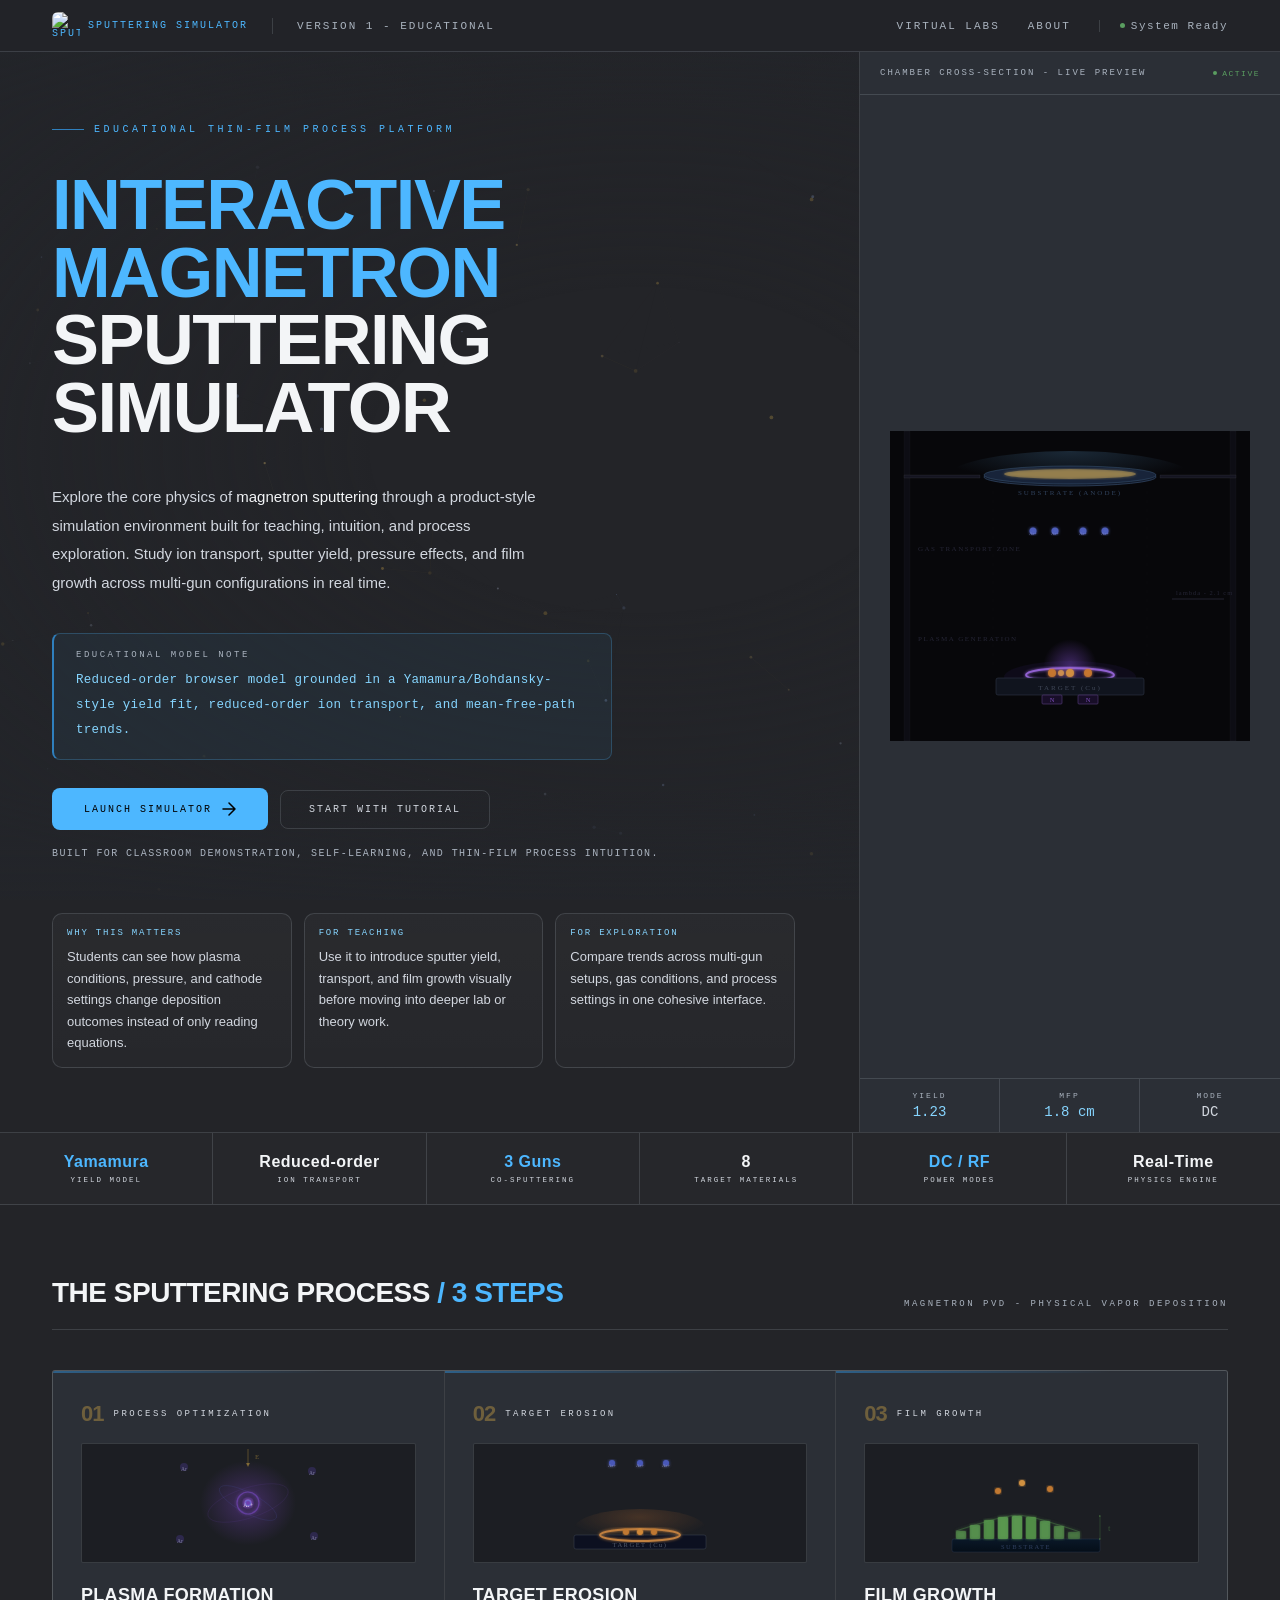
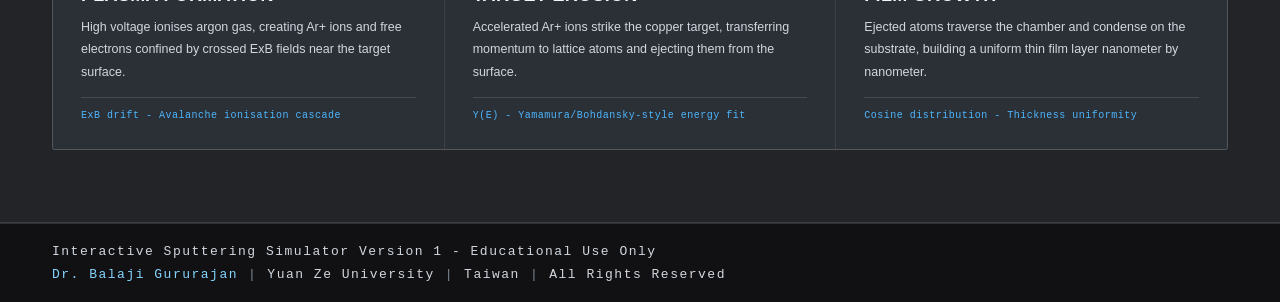
==== index.html @ a0011d99 "Add files via upload" ====
<!DOCTYPE html>
<html lang="en">

<head>
    <meta charset="UTF-8">
    <meta name="viewport" content="width=device-width, initial-scale=1.0">
    <title>Sputtering Simulator - Dr. Balaji Gururajan | YZU Taiwan</title>
    

    <style>
        html {
            color-scheme: dark;
        }

        *,
        *::before,
        *::after {
            margin: 0;
            padding: 0;
            box-sizing: border-box;
        }

        html,
        body {
            height: 100%;
        }

        :root {
            --black: #232428;
            --deep: #2b2f36;
            --panel: rgba(46, 49, 56, 0.92);
            --border: rgba(184, 192, 204, 0.18);
            --bhi: rgba(255, 255, 255, 0.20);

            --gold: #4db7ff;
            --gold-lt: #86d5ff;
            --gold-dk: #2f7fbd;
            --amber: #7fb4da;

            --white: #f3f5f7;
            --grey1: #d2d7df;
            --grey2: #aab3bf;
            --grey3: #7f8895;
            --page-pad: 52px;
            --body-size: 15px;
            --label-size: 10px;
            --card-radius: 10px;

            --sans: 'Segoe UI', 'Helvetica Neue', Arial, sans-serif;
            --cond: 'Arial Narrow', 'Bahnschrift SemiCondensed', 'Segoe UI', sans-serif;
            --mono: 'Cascadia Mono', 'Consolas', 'Courier New', monospace;
        }

        body {
            background: var(--black);
            color: var(--white);
            font-family: var(--sans);
            font-size: var(--body-size);
            overflow-x: hidden;
            overflow-y: auto;
        }

        /* -- CANVAS BACKGROUND -- */
        #cvs {
            position: fixed;
            inset: 0;
            z-index: 0;
            pointer-events: none;
        }

        /* -- VIGNETTE -- */
        #vignette {
            position: fixed;
            inset: 0;
            z-index: 1;
            pointer-events: none;
            background:
                radial-gradient(ellipse 70% 60% at 50% 50%,
                    transparent 30%, rgba(35, 37, 42, 0.76) 100%),
                linear-gradient(180deg,
                    rgba(35, 37, 42, 0.46) 0%,
                    transparent 12%,
                    transparent 88%,
                    rgba(35, 37, 42, 0.72) 100%);
        }

        /* -- PAGE -- */
        #page {
            position: relative;
            z-index: 2;
            display: flex;
            flex-direction: column;
            min-height: 100vh;
        }

        /* ----------------------------
   NAV BAR
---------------------------- */
        #nav {
            display: flex;
            align-items: center;
            justify-content: space-between;
            padding: 0 var(--page-pad);
            height: 52px;
            border-bottom: 1px solid var(--border);
            background: rgba(35, 36, 40, 0.90);
            backdrop-filter: blur(16px);
            flex-shrink: 0;
            position: sticky;
            top: 0;
            z-index: 100;
        }

        .nav-left {
            display: flex;
            align-items: center;
            gap: 24px;
        }

        .nav-logo {
            font-family: var(--mono);
            font-size: var(--label-size);
            font-weight: 500;
            letter-spacing: 2px;
            text-transform: uppercase;
            color: var(--gold);
            display: flex;
            align-items: center;
            gap: 8px;
        }

        .nav-logo-sep {
            width: 1px;
            height: 16px;
            background: var(--border);
        }

        .nav-tag {
            font-family: var(--mono);
            font-size: 11px;
            letter-spacing: 2px;
            text-transform: uppercase;
            color: var(--grey2);
        }

        .nav-right {
            display: flex;
            align-items: center;
            gap: 28px;
        }

        .nav-link {
            font-family: var(--mono);
            font-size: 11px;
            letter-spacing: 2px;
            text-transform: uppercase;
            color: var(--grey2);
            text-decoration: none;
            transition: color 0.2s;
            cursor: pointer;
        }

        .nav-link:hover {
            color: var(--grey1);
        }

        .nav-status {
            display: flex;
            align-items: center;
            gap: 6px;
            font-family: var(--mono);
            font-size: 11px;
            letter-spacing: 1.5px;
            color: var(--grey2);
            padding-left: 20px;
            border-left: 1px solid var(--border);
        }

        .status-dot {
            width: 5px;
            height: 5px;
            border-radius: 50%;
            background: #5a9e60;
            animation: sdot 2.5s ease-in-out infinite;
        }

        @keyframes sdot {

            0%,
            100% {
                opacity: 1;
            }

            50% {
                opacity: 0.25;
            }
        }

        /* ----------------------------
   HERO SECTION
---------------------------- */
        #hero {
            display: grid;
            grid-template-columns: minmax(0, 1.08fr) 420px;
            min-height: calc(100vh - 52px - 48px);
            border-bottom: 1px solid var(--border);
        }

        /* LEFT COLUMN */
        .hero-left {
            padding: 72px 64px 64px var(--page-pad);
            display: flex;
            flex-direction: column;
            justify-content: center;
            border-right: 1px solid var(--border);
        }

        .hl-label {
            display: flex;
            align-items: center;
            gap: 10px;
            margin-bottom: 36px;
            opacity: 0;
            animation: fadeUp 0.8s 0.05s ease forwards;
        }

        .hl-label-line {
            width: 32px;
            height: 1px;
            background: var(--gold-dk);
        }

        .hl-label-text {
            font-family: var(--mono);
            font-size: var(--label-size);
            letter-spacing: 3.5px;
            text-transform: uppercase;
            color: var(--gold);
            font-weight: 400;
        }

        .hero-title {
            font-family: var(--cond);
            font-size: clamp(44px, 5.5vw, 72px);
            font-weight: 700;
            line-height: 0.96;
            letter-spacing: -1.5px;
            text-transform: uppercase;
            color: var(--white);
            margin-bottom: 32px;
            opacity: 0;
            animation: fadeUp 0.8s 0.12s ease forwards;
        }

        .hero-title .line-gold {
            color: var(--gold);
            display: block;
        }

        .hero-title .line-thin {
            font-weight: 300;
            color: var(--grey1);
            font-size: 0;
            letter-spacing: 0px;
            text-transform: none;
            display: block;
            font-family: var(--sans);
            margin-top: 10px;
            max-width: 640px;
        }

        .hero-title .line-thin::before {
            content: "Visualize plasma physics, target interaction, and thin-film growth in one educational workspace.";
            font-size: 0.62em;
            line-height: 1.18;
            color: var(--grey1);
        }

        .hero-desc {
            font-family: var(--sans);
            font-size: 15px;
            font-weight: 400;
            line-height: 1.9;
            color: var(--grey1);
            max-width: 500px;
            margin-bottom: 36px;
            opacity: 0;
            animation: fadeUp 0.8s 0.2s ease forwards;
        }

        .hero-desc strong {
            color: var(--white);
            font-weight: 500;
        }

        /* Formula box */
        .formula-box {
            border: 1px solid rgba(77, 183, 255, 0.24);
            border-left: 2px solid var(--gold-dk);
            background: rgba(77, 183, 255, 0.06);
            padding: 16px 22px;
            border-radius: 8px;
            margin-bottom: 28px;
            opacity: 0;
            animation: fadeUp 0.8s 0.28s ease forwards;
            max-width: 560px;
        }

        .formula-tag {
            font-family: var(--mono);
            font-size: 9px;
            letter-spacing: 2.5px;
            text-transform: uppercase;
            color: var(--grey2);
            margin-bottom: 8px;
        }

        .hero-left .formula-eq {
            font-family: var(--mono);
            font-size: 0;
            font-weight: 300;
            color: var(--gold-lt);
            line-height: 2;
            letter-spacing: 0.3px;
        }

        .hero-left .formula-eq::before {
          content: "Reduced-order browser model grounded in a Yamamura/Bohdansky-style yield fit, reduced-order ion transport, and mean-free-path trends.";
            font-size: 12.5px;
        }

        /* CTA */
        .hero-cta {
            display: flex;
            gap: 12px;
            align-items: center;
            margin-bottom: 18px;
            opacity: 0;
            animation: fadeUp 0.8s 0.35s ease forwards;
        }

        .btn-launch {
            font-family: var(--mono);
            font-size: 10px;
            font-weight: 500;
            letter-spacing: 2px;
            text-transform: uppercase;
            padding: 14px 32px;
            background: var(--gold);
            color: #000;
            border: none;
            border-radius: 8px;
            cursor: pointer;
            text-decoration: none;
            display: flex;
            align-items: center;
            gap: 10px;
            transition: all 0.2s ease;
        }

        .btn-launch:hover {
            background: var(--gold-lt);
            transform: translateY(-1px);
            box-shadow: 0 8px 28px rgba(77, 183, 255, 0.18);
        }

        .btn-launch svg {
            transition: transform 0.2s;
        }

        .btn-launch:hover svg {
            transform: translateX(3px);
        }

        .btn-outline {
            font-family: var(--mono);
            font-size: 10px;
            font-weight: 400;
            letter-spacing: 2px;
            text-transform: uppercase;
            padding: 13px 28px;
            background: transparent;
            color: var(--grey1);
            border: 1px solid var(--border);
            border-radius: 8px;
            cursor: pointer;
            text-decoration: none;
            display: flex;
            align-items: center;
            gap: 10px;
            transition: all 0.2s ease;
        }

        .btn-outline:hover {
            border-color: rgba(255, 255, 255, 0.28);
            color: var(--white);
            transform: translateY(-1px);
        }

        /* Author */
        .hero-author {
            display: flex;
            align-items: center;
            gap: 14px;
            padding-top: 28px;
            border-top: 1px solid var(--border);
            opacity: 0;
            animation: fadeUp 0.8s 0.42s ease forwards;
        }

        .hero-cta-note {
            font-family: var(--mono);
            font-size: 10px;
            letter-spacing: 1.4px;
            text-transform: uppercase;
            color: var(--grey2);
            margin-bottom: 28px;
            opacity: 0;
            animation: fadeUp 0.8s 0.39s ease forwards;
        }

        .hero-why {
            display: grid;
            grid-template-columns: repeat(3, minmax(0, 1fr));
            gap: 12px;
            margin-top: 26px;
            opacity: 0;
            animation: fadeUp 0.8s 0.48s ease forwards;
        }

        .hero-why-card {
            border: 1px solid var(--border);
            border-radius: var(--card-radius);
            background: linear-gradient(180deg, rgba(255,255,255,0.03), rgba(255,255,255,0.015));
            padding: 14px 14px 13px;
        }

        .hero-why-label {
            font-family: var(--mono);
            font-size: 9px;
            letter-spacing: 1.8px;
            text-transform: uppercase;
            color: var(--gold-lt);
            margin-bottom: 8px;
        }

        .hero-why-copy {
            font-size: 13px;
            line-height: 1.65;
            color: var(--grey1);
        }

        .hero-trust {
            display: flex;
            flex-wrap: wrap;
            gap: 10px;
            margin-top: 18px;
            margin-bottom: 10px;
            opacity: 0;
            animation: fadeUp 0.8s 0.31s ease forwards;
        }

        .hero-trust-chip {
            padding: 7px 10px;
            border-radius: 999px;
            border: 1px solid var(--border);
            background: rgba(255,255,255,0.03);
            font-family: var(--mono);
            font-size: 9px;
            letter-spacing: 1.1px;
            text-transform: uppercase;
            color: var(--grey1);
        }

        .author-init {
            width: 38px;
            height: 38px;
            border-radius: 2px;
            border: 1px solid var(--gold-dk);
            background: rgba(77, 183, 255, 0.09);
            display: flex;
            align-items: center;
            justify-content: center;
            font-family: var(--cond);
            font-size: 13px;
            font-weight: 700;
            color: var(--gold);
            flex-shrink: 0;
        }

        .author-name {
            font-family: var(--sans);
            font-size: 13px;
            font-weight: 600;
            color: var(--white);
            letter-spacing: 0.2px;
        }

        .author-inst {
            font-family: var(--mono);
            font-size: 9px;
            letter-spacing: 1.5px;
            text-transform: uppercase;
            color: var(--grey2);
            margin-top: 3px;
        }

        @media (max-width: 980px) {
            #hero {
                grid-template-columns: 1fr;
            }

            .hero-left {
                border-right: none;
                border-bottom: 1px solid var(--border);
            }

            .hero-why {
                grid-template-columns: 1fr;
            }
        }

        @keyframes fadeUp {
            from {
                opacity: 0;
                transform: translateY(16px);
            }

            to {
                opacity: 1;
                transform: translateY(0);
            }
        }

        /* RIGHT COLUMN - live chamber */
        .hero-right {
            display: flex;
            flex-direction: column;
            background: var(--deep);
            opacity: 0;
            animation: fadeUp 1s 0.3s ease forwards;
        }

        .hr-header {
            padding: 16px 20px;
            border-bottom: 1px solid var(--border);
            display: flex;
            align-items: center;
            justify-content: space-between;
            flex-shrink: 0;
        }

        .hr-title {
            font-family: var(--mono);
            font-size: 9px;
            letter-spacing: 2px;
            text-transform: uppercase;
            color: var(--grey2);
        }

        .hr-live {
            display: flex;
            align-items: center;
            gap: 5px;
            font-family: var(--mono);
            font-size: 8px;
            letter-spacing: 1.5px;
            color: #5a9e60;
            text-transform: uppercase;
        }

        .hr-live-dot {
            width: 4px;
            height: 4px;
            border-radius: 50%;
            background: #5a9e60;
            animation: sdot 2s infinite;
        }

        .chamber-svg-wrap {
            flex: 1;
            display: flex;
            align-items: center;
            justify-content: center;
            padding: 20px;
            overflow: hidden;
        }

        /* chamber SVG animations */
        @keyframes ionFall {
            0% {
                transform: translateY(-10px);
                opacity: 0;
            }

            12% {
                opacity: 0.75;
            }

            88% {
                opacity: 0.75;
            }

            100% {
                transform: translateY(56px);
                opacity: 0;
            }
        }

        @keyframes atomUp {
            0% {
                transform: translate(0, 0);
                opacity: 0;
            }

            8% {
                opacity: 0.85;
            }

            92% {
                opacity: 0.85;
            }

            100% {
                transform: translate(var(--ax, 0px), -90px);
                opacity: 0;
            }
        }

        @keyframes plasmaP {

            0%,
            100% {
                opacity: 0.3;
            }

            50% {
                opacity: 0.55;
            }
        }

        @keyframes raceP {

            0%,
            100% {
                stroke-opacity: 0.35;
                stroke-width: 1.8;
            }

            50% {
                stroke-opacity: 0.85;
                stroke-width: 2.5;
            }
        }

        @keyframes filmF {

            0%,
            100% {
                fill-opacity: 0.4;
            }

            50% {
                fill-opacity: 0.75;
            }
        }

        .ci1 {
            animation: ionFall 1.5s 0.00s ease-in infinite;
        }

        .ci2 {
            animation: ionFall 1.5s 0.38s ease-in infinite;
        }

        .ci3 {
            animation: ionFall 1.5s 0.75s ease-in infinite;
        }

        .ci4 {
            animation: ionFall 1.5s 1.12s ease-in infinite;
        }

        .ca1 {
            animation: atomUp 1.7s 0.1s ease-out infinite;
            --ax: -32px;
        }

        .ca2 {
            animation: atomUp 1.7s 0.55s ease-out infinite;
            --ax: 6px;
        }

        .ca3 {
            animation: atomUp 1.7s 1.0s ease-out infinite;
            --ax: 30px;
        }

        .ca4 {
            animation: atomUp 1.9s 1.4s ease-out infinite;
            --ax: -14px;
        }

        .cpl {
            animation: plasmaP 2.2s ease-in-out infinite;
        }

        .crc {
            animation: raceP 1.9s ease-in-out infinite;
        }

        .cfl {
            animation: filmF 2.8s ease-in-out infinite;
        }

        .hr-metrics {
            display: grid;
            grid-template-columns: 1fr 1fr 1fr;
            border-top: 1px solid var(--border);
            flex-shrink: 0;
        }

        .hm-cell {
            padding: 12px 16px;
            border-right: 1px solid var(--border);
            text-align: center;
        }

        .hm-cell:last-child {
            border-right: none;
        }

        .hm-label {
            font-family: var(--mono);
            font-size: 8px;
            letter-spacing: 2px;
            text-transform: uppercase;
            color: var(--grey2);
            margin-bottom: 4px;
        }

        .hm-val {
            font-family: var(--mono);
            font-size: 14px;
            font-weight: 400;
            color: var(--gold-lt);
        }

        .hm-val.w {
            color: var(--grey1);
        }

        /* ----------------------------
   METRICS STRIP
---------------------------- */
        #metrics {
            display: grid;
            grid-template-columns: repeat(6, 1fr);
            border-bottom: 1px solid var(--border);
            background: rgba(255, 255, 255, 0.015);
            opacity: 0;
            animation: fadeUp 0.8s 0.5s ease forwards;
        }

        .mc {
            padding: 20px 0;
            text-align: center;
            border-right: 1px solid var(--border);
            transition: background 0.2s;
            cursor: default;
        }

        .mc:last-child {
            border-right: none;
        }

        .mc:hover {
            background: rgba(77, 183, 255, 0.05);
        }

        .mc-v {
            font-family: var(--cond);
            font-size: 16px;
            font-weight: 700;
            color: var(--white);
            letter-spacing: 0.5px;
            display: block;
        }

        .mc-v.g {
            color: var(--gold);
        }

        .mc-u {
            font-family: var(--mono);
            font-size: 7.5px;
            letter-spacing: 2px;
            text-transform: uppercase;
            color: var(--grey1);
            display: block;
            margin-top: 5px;
        }

        /* ----------------------------
   PROCESS SECTION
---------------------------- */
        #process {
            padding: 72px 52px;
            border-bottom: 1px solid var(--border);
            opacity: 0;
            animation: fadeUp 0.8s 0.55s ease forwards;
        }

        .ps-head {
            display: flex;
            align-items: flex-end;
            justify-content: space-between;
            margin-bottom: 40px;
            padding-bottom: 20px;
            border-bottom: 1px solid var(--border);
        }

        .ps-title {
            font-family: var(--cond);
            font-size: 28px;
            font-weight: 700;
            text-transform: uppercase;
            letter-spacing: -0.5px;
            color: var(--white);
        }

        .ps-title span {
            color: var(--gold);
        }

        .ps-sub {
            font-family: var(--mono);
            font-size: 9px;
            letter-spacing: 2.5px;
            text-transform: uppercase;
            color: var(--grey2);
        }

        .ps-grid {
            display: grid;
            grid-template-columns: repeat(3, 1fr);
            gap: 1px;
            background: var(--border);
            border: 1px solid var(--border);
            border-radius: 3px;
            overflow: hidden;
        }

        .pc {
            background: var(--deep);
            padding: 32px 28px 28px;
            transition: background 0.25s;
            position: relative;
        }

        .pc:hover {
            background: rgba(40, 43, 49, 0.98);
        }

        .pc::before {
            content: '';
            position: absolute;
            top: 0;
            left: 0;
            right: 0;
            height: 2px;
            background: linear-gradient(90deg,
                    var(--gold-dk) 0%,
                    transparent 70%);
            opacity: 0.6;
        }

        .pc-num {
            font-family: var(--mono);
            font-size: 9px;
            letter-spacing: 2.5px;
            text-transform: uppercase;
            color: var(--grey1);
            margin-bottom: 18px;
            display: flex;
            align-items: center;
            gap: 10px;
        }

        .pc-num span {
            font-size: 22px;
            font-family: var(--cond);
            font-weight: 700;
            color: rgba(212, 168, 71, 0.40);
            letter-spacing: -1px;
            line-height: 1;
        }

        .pc-diagram {
            width: 100%;
            height: 120px;
            background: rgba(0, 0, 0, 0.35);
            border: 1px solid var(--border);
            border-radius: 2px;
            margin-bottom: 22px;
            overflow: hidden;
            display: flex;
            align-items: center;
            justify-content: center;
        }

        .pc-title {
            font-family: var(--cond);
            font-size: 18px;
            font-weight: 700;
            text-transform: uppercase;
            letter-spacing: 0.3px;
            color: var(--white);
            margin-bottom: 10px;
        }

        .pc-text {
            font-family: var(--sans);
            font-size: 12.5px;
            font-weight: 400;
            line-height: 1.8;
            color: var(--grey1);
        }

        .pc-eq {
            font-family: var(--mono);
            font-size: 10px;
            font-weight: 300;
            color: var(--gold);
            letter-spacing: 0.5px;
            margin-top: 14px;
            padding-top: 12px;
            border-top: 1px solid var(--border);
            display: block;
        }

        /* Small diagram animations */
        @keyframes di1 {
            0% {
                transform: translateY(-8px);
                opacity: 0;
            }

            15% {
                opacity: 0.7;
            }

            85% {
                opacity: 0.7;
            }

            100% {
                transform: translateY(36px);
                opacity: 0;
            }
        }

        @keyframes da1 {
            0% {
                transform: translate(0, 0);
                opacity: 0;
            }

            10% {
                opacity: 0.8;
            }

            90% {
                opacity: 0.8;
            }

            100% {
                transform: translate(var(--ax, -20px), var(--ay, -36px));
                opacity: 0;
            }
        }

        @keyframes dl1 {
            0% {
                transform: translateY(-22px);
                opacity: 0;
            }

            15% {
                opacity: 0.7;
            }

            85% {
                opacity: 0.7;
            }

            100% {
                transform: translateY(4px);
                opacity: 0;
            }
        }

        @keyframes dpl {

            0%,
            100% {
                opacity: 0.25;
            }

            50% {
                opacity: 0.55;
            }
        }

        @keyframes dob {
            from {
                transform: rotate(0deg) translateX(var(--r, 14px)) rotate(0deg);
            }

            to {
                transform: rotate(360deg) translateX(var(--r, 14px)) rotate(-360deg);
            }
        }

        .dI1 {
            animation: di1 1.2s 0.0s ease-in infinite;
        }

        .dI2 {
            animation: di1 1.2s 0.4s ease-in infinite;
        }

        .dI3 {
            animation: di1 1.2s 0.8s ease-in infinite;
        }

        .dA1 {
            animation: da1 1.5s 0.0s ease-out infinite;
            --ax: -20px;
            --ay: -34px;
        }

        .dA2 {
            animation: da1 1.5s 0.5s ease-out infinite;
            --ax: 3px;
            --ay: -40px;
        }

        .dA3 {
            animation: da1 1.5s 1.0s ease-out infinite;
            --ax: 20px;
            --ay: -32px;
        }

        .dL1 {
            animation: dl1 1.8s 0.0s ease-in infinite;
        }

        .dL2 {
            animation: dl1 1.8s 0.6s ease-in infinite;
        }

        .dL3 {
            animation: dl1 1.8s 1.2s ease-in infinite;
        }

        .dPL {
            animation: dpl 2s ease-in-out infinite;
        }

        .dOB1 {
            animation: dob 2.3s linear infinite;
            transform-origin: center;
            --r: 14px;
        }

        .dOB2 {
            animation: dob 1.7s linear infinite;
            transform-origin: center;
            --r: 9px;
        }

        /* ----------------------------
   FOOTER
---------------------------- */
        #footer {
            padding: 20px 52px;
            border-top: 1px solid var(--border);
            display: flex;
            align-items: center;
            justify-content: space-between;
            flex-wrap: wrap;
            gap: 8px;
            background: rgba(5, 5, 6, 0.6);
        }

        .ft-l {
            font-family: var(--mono);
            font-size: 13px;
            letter-spacing: 1.5px;
            color: var(--grey1);
        }

        .ft-r {
            font-family: var(--mono);
            font-size: 13px;
            letter-spacing: 1.5px;
            color: var(--grey1);
            display: flex;
            align-items: center;
            gap: 0;
        }

        .ft-sep {
            margin: 0 10px;
            color: var(--grey3);
        }

        .ft-hi {
            color: var(--gold-lt);
        }
    </style>
</head>

<body>

    <canvas id="cvs"></canvas>
    <div id="vignette"></div>

    <div id="page">

        <!-- -- NAV -- -->
        <nav id="nav">
            <div class="nav-left">
                <div class="nav-logo">
                    <img src="img/sputterone-icon.png" alt="SputterOne" style="width:28px;height:28px;object-fit:contain;border-radius:6px;display:block;">
                    Sputtering Simulator
                </div>
                <div class="nav-logo-sep"></div>
                <div class="nav-tag">Version 1 - Educational</div>
            </div>
            <div class="nav-right">
        <a href="labs.html" class="nav-link">Virtual Labs</a>
        <a href="about.html" class="nav-link" data-lang-key="about">About</a>
                <div class="nav-status">
                    <div class="status-dot"></div>
                    System Ready
                </div>
            </div>
        </nav>

        <!-- -- HERO -- -->
        <section id="hero">

            <div class="hero-left">

                <div class="hl-label">
                    <div class="hl-label-line"></div>
                    <div class="hl-label-text" data-lang-key="landing-hero-label">Educational Thin-Film Process Platform</div>
                </div>

                <h1 class="hero-title">
                    <span class="line-gold" data-lang-key="landing-hero-title-1">Interactive Magnetron</span>
                    <span data-lang-key="landing-hero-title-2">Sputtering Simulator</span>
                    <span class="line-thin" data-lang-key="landing-hero-title-3">Plasma Physics - Thin Film
                        Deposition</span>
                </h1>

                <p class="hero-desc" data-lang-key="landing-hero-desc">
                    Explore the core physics of <strong>magnetron sputtering</strong> through a product-style simulation environment built for teaching, intuition, and process exploration. Study ion transport, sputter yield, pressure effects, and film growth across multi-gun configurations in real time.
                </p>

                <div class="formula-box">
                    <div class="formula-tag" data-lang-key="landing-formula-tag">Educational Model Note</div>
                    <div class="formula-eq">
                        Reduced-order browser model grounded in sputter yield, transport, and thin-film growth trends.
                    </div>
                </div>

                <div class="hero-cta">
              <a href="index.html" class="btn-launch">
                        <span data-lang-key="landing-btn-launch">Launch Simulator</span>
                        <svg width="14" height="14" viewBox="0 0 14 14" fill="none">
                            <path d="M1 7h12M7 1l6 6-6 6" stroke="currentColor" stroke-width="1.5"
                                stroke-linecap="round" stroke-linejoin="round" />
                        </svg>
                    </a>
              <a href="tutorial.html" class="btn-outline">
                        <span data-lang-key="landing-btn-tutorial">Start with Tutorial</span>
                    </a>
                </div>

                <div class="hero-cta-note">Built for classroom demonstration, self-learning, and thin-film process intuition.</div>


                <div class="hero-why">
                    <div class="hero-why-card">
                        <div class="hero-why-label">Why This Matters</div>
                        <div class="hero-why-copy">Students can see how plasma conditions, pressure, and cathode settings change deposition outcomes instead of only reading equations.</div>
                    </div>
                    <div class="hero-why-card">
                        <div class="hero-why-label">For Teaching</div>
                        <div class="hero-why-copy">Use it to introduce sputter yield, transport, and film growth visually before moving into deeper lab or theory work.</div>
                    </div>
                    <div class="hero-why-card">
                        <div class="hero-why-label">For Exploration</div>
                        <div class="hero-why-copy">Compare trends across multi-gun setups, gas conditions, and process settings in one cohesive interface.</div>
                    </div>
                </div>

            </div>

            <!-- -- LIVE CHAMBER PANEL -- -->
            <div class="hero-right">
                <div class="hr-header">
                    <div class="hr-title">Chamber Cross-Section - Live Preview</div>
                    <div class="hr-live">
                        <div class="hr-live-dot"></div>Active
                    </div>
                </div>

                <div class="chamber-svg-wrap">
                    <svg viewBox="0 0 360 310" width="360" height="310" xmlns="http://www.w3.org/2000/svg">
                        <defs>
                            <radialGradient id="pGlow" cx="50%" cy="55%" r="42%">
                                <stop offset="0%" stop-color="#7848c0" stop-opacity="0.5" />
                                <stop offset="100%" stop-color="#7848c0" stop-opacity="0" />
                            </radialGradient>
                            <radialGradient id="sGlow" cx="50%" cy="0%" r="55%">
                                <stop offset="0%" stop-color="#4878a0" stop-opacity="0.3" />
                                <stop offset="100%" stop-color="#4878a0" stop-opacity="0" />
                            </radialGradient>
                            <filter id="gf1">
                                <feGaussianBlur stdDeviation="2.5" result="b" />
                                <feMerge>
                                    <feMergeNode in="b" />
                                    <feMergeNode in="SourceGraphic" />
                                </feMerge>
                            </filter>
                            <filter id="gf2">
                                <feGaussianBlur stdDeviation="1.5" result="b" />
                                <feMerge>
                                    <feMergeNode in="b" />
                                    <feMergeNode in="SourceGraphic" />
                                </feMerge>
                            </filter>
                        </defs>

                        <!-- bg -->
                        <rect width="360" height="310" fill="#07070a" />

                        <!-- chamber walls -->
                        <rect x="14" y="0" width="6" height="310" fill="#0d0d14" stroke="#ffffff" stroke-opacity="0.06"
                            stroke-width="0.5" />
                        <rect x="340" y="0" width="6" height="310" fill="#0d0d14" stroke="#ffffff" stroke-opacity="0.06"
                            stroke-width="0.5" />

                        <!-- substrate glow -->
                        <ellipse cx="180" cy="48" rx="125" ry="28" fill="url(#sGlow)" />

                        <!-- substrate arms -->
                        <rect x="14" y="44" width="76" height="3" fill="#141420" stroke="#ffffff" stroke-opacity="0.12"
                            stroke-width="0.4" />
                        <rect x="270" y="44" width="76" height="3" fill="#141420" stroke="#ffffff" stroke-opacity="0.12"
                            stroke-width="0.4" />

                        <!-- substrate disc -->
                        <ellipse cx="180" cy="46" rx="86" ry="9" fill="#101828" stroke="#3a5070" stroke-width="1"
                            stroke-opacity="0.65" />
                        <ellipse cx="180" cy="44" rx="86" ry="9" fill="#18243a" stroke="#486888" stroke-width="0.8"
                            stroke-opacity="0.5" />
                        <!-- film -->
                        <ellipse class="cfl" cx="180" cy="43" rx="66" ry="5" fill="#d9b25a" fill-opacity="0.4"
                            filter="url(#gf2)" />

                        <!-- substrate label -->
                        <text x="180" y="64" text-anchor="middle" fill="#3a5070" font-size="7"
                            font-family="IBM Plex Mono" letter-spacing="2" opacity="0.8">SUBSTRATE (ANODE)</text>

                        <!-- zone labels -->
                        <text x="28" y="120" fill="#252535" font-size="7" font-family="IBM Plex Mono"
                            letter-spacing="1.5">GAS TRANSPORT ZONE</text>
                        <text x="28" y="210" fill="#252535" font-size="7" font-family="IBM Plex Mono"
                            letter-spacing="1.5">PLASMA GENERATION</text>

                        <!-- vertical guides -->
                        <line x1="103" y1="60" x2="103" y2="240" stroke="#ffffff" stroke-opacity="0.04"
                            stroke-width="0.6" stroke-dasharray="3,6" />
                        <line x1="257" y1="60" x2="257" y2="240" stroke="#ffffff" stroke-opacity="0.04"
                            stroke-width="0.6" stroke-dasharray="3,6" />

                        <!-- falling ions -->
                        <g filter="url(#gf2)">
                            <circle class="ci1" cx="143" cy="100" r="3.5" fill="#5060c0" opacity="0.9" />
                            <circle class="ci2" cx="165" cy="100" r="3.5" fill="#5060c0" opacity="0.9" />
                            <circle class="ci3" cx="193" cy="100" r="3.5" fill="#5060c0" opacity="0.9" />
                            <circle class="ci4" cx="215" cy="100" r="3.5" fill="#5060c0" opacity="0.9" />
                        </g>
                        <text class="ci1" x="143" y="104" text-anchor="middle" fill="#8890d0" font-size="5"
                            font-family="IBM Plex Mono" opacity="0.75">Ar+</text>
                        <text class="ci2" x="165" y="104" text-anchor="middle" fill="#8890d0" font-size="5"
                            font-family="IBM Plex Mono" opacity="0.75">Ar+</text>
                        <text class="ci3" x="193" y="104" text-anchor="middle" fill="#8890d0" font-size="5"
                            font-family="IBM Plex Mono" opacity="0.75">Ar+</text>
                        <text class="ci4" x="215" y="104" text-anchor="middle" fill="#8890d0" font-size="5"
                            font-family="IBM Plex Mono" opacity="0.75">Ar+</text>

                        <!-- plasma glow -->
                        <circle class="cpl" cx="180" cy="232" r="32" fill="url(#pGlow)" />
                        <ellipse cx="180" cy="246" rx="66" ry="16" fill="#5030a0" fill-opacity="0.1" />

                        <!-- racetrack -->
                        <ellipse class="crc" cx="180" cy="244" rx="44" ry="7" fill="none" stroke="#9060d0"
                            stroke-width="2" filter="url(#gf2)" />

                        <!-- target -->
                        <rect x="106" y="247" width="148" height="17" rx="2" fill="#10141e" stroke="#303848"
                            stroke-width="0.8" stroke-opacity="0.7" />
                        <text x="180" y="259" text-anchor="middle" fill="#404858" font-size="7"
                            font-family="IBM Plex Mono" letter-spacing="2">TARGET (Cu)</text>

                        <!-- magnets -->
                        <rect x="152" y="264" width="20" height="9" rx="1" fill="#180e28" stroke="#503870"
                            stroke-width="0.7" />
                        <text x="162" y="271" text-anchor="middle" fill="#8050c0" font-size="6.5"
                            font-family="IBM Plex Mono" font-weight="500">N</text>
                        <rect x="188" y="264" width="20" height="9" rx="1" fill="#180e28" stroke="#503870"
                            stroke-width="0.7" />
                        <text x="198" y="271" text-anchor="middle" fill="#8050c0" font-size="6.5"
                            font-family="IBM Plex Mono" font-weight="500">N</text>

                        <!-- sputtered atoms rising -->
                        <g filter="url(#gf2)">
                            <circle class="ca1" cx="162" cy="242" r="4" fill="#c87830" opacity="0.9" />
                            <circle class="ca2" cx="180" cy="242" r="4" fill="#d49040" opacity="0.9" />
                            <circle class="ca3" cx="198" cy="242" r="4" fill="#c87830" opacity="0.9" />
                            <circle class="ca4" cx="171" cy="242" r="3" fill="#d09050" opacity="0.9" />
                        </g>

                        <!-- MFP label -->
                        <text x="286" y="164" fill="#252535" font-size="6.5" font-family="IBM Plex Mono"
                            letter-spacing="1">lambda - 2.1 cm</text>
                        <line x1="282" y1="168" x2="334" y2="168" stroke="#303040" stroke-width="0.7" />
                    </svg>
                </div>

                <div class="hr-metrics">
                    <div class="hm-cell">
                        <div class="hm-label">Yield</div>
                        <div class="hm-val" id="dyn-y">--</div>
                    </div>
                    <div class="hm-cell">
                        <div class="hm-label">MFP</div>
                        <div class="hm-val" id="dyn-m">--</div>
                    </div>
                    <div class="hm-cell">
                        <div class="hm-label">Mode</div>
                        <div class="hm-val w">DC</div>
                    </div>
                </div>
            </div>

        </section>

        <!-- -- METRICS STRIP -- -->
        <div id="metrics">
            <div class="mc"><span class="mc-v g">Yamamura</span><span class="mc-u">Yield Model</span></div>
            <div class="mc"><span class="mc-v">Reduced-order</span><span class="mc-u">Ion Transport</span></div>
            <div class="mc"><span class="mc-v g">3 Guns</span><span class="mc-u">Co-Sputtering</span></div>
            <div class="mc"><span class="mc-v">8</span><span class="mc-u">Target Materials</span></div>
            <div class="mc"><span class="mc-v g">DC / RF</span><span class="mc-u">Power Modes</span></div>
            <div class="mc"><span class="mc-v">Real-Time</span><span class="mc-u">Physics Engine</span></div>
        </div>

        <!-- -- PROCESS SECTION -- -->
        <section id="process">
            <div class="ps-head">
                <div class="ps-title">The Sputtering Process <span>/ 3 Steps</span></div>
                <div class="ps-sub">Magnetron PVD - Physical Vapor Deposition</div>
            </div>

            <div class="ps-grid">

                <!-- STEP 1 -->
                <div class="pc">
                    <div class="pc-num"><span>01</span> Process Optimization</div>
                    <div class="pc-diagram">
                        <svg viewBox="0 0 220 120" width="220" height="120" xmlns="http://www.w3.org/2000/svg">
                            <defs>
                                <radialGradient id="dg1" cx="50%" cy="50%" r="48%">
                                    <stop offset="0%" stop-color="#7040b0" stop-opacity="0.45" />
                                    <stop offset="100%" stop-color="#7040b0" stop-opacity="0" />
                                </radialGradient>
                                <filter id="df1">
                                    <feGaussianBlur stdDeviation="1.8" result="b" />
                                    <feMerge>
                                        <feMergeNode in="b" />
                                        <feMergeNode in="SourceGraphic" />
                                    </feMerge>
                                </filter>
                            </defs>
                            <ellipse cx="110" cy="60" rx="50" ry="44" fill="url(#dg1)" />
                            <ellipse cx="110" cy="60" rx="42" ry="15" fill="none" stroke="#6040a0" stroke-width="0.5"
                                stroke-opacity="0.3" transform="rotate(-18,110,60)" />
                            <ellipse cx="110" cy="60" rx="32" ry="10" fill="none" stroke="#5058b0" stroke-width="0.5"
                                stroke-opacity="0.3" transform="rotate(28,110,60)" />
                            <circle class="dPL" cx="110" cy="60" r="11" fill="none" stroke="#7848c0" stroke-width="1.2"
                                stroke-opacity="0.6" filter="url(#df1)" />
                            <circle cx="110" cy="60" r="6" fill="#7040b0" fill-opacity="0.3" />
                            <circle cx="110" cy="60" r="3.5" fill="#9060d0" filter="url(#df1)" />
                            <text x="110" y="64" text-anchor="middle" fill="white" font-size="6"
                                font-family="IBM Plex Mono" opacity="0.85">Ar+</text>
                            <g transform="translate(110,60)">
                                <circle class="dOB1" cx="0" cy="0" r="2.5" fill="#5878d0" filter="url(#df1)" />
                            </g>
                            <g transform="translate(110,60)">
                                <circle class="dOB2" cx="0" cy="0" r="2" fill="#7040b0" filter="url(#df1)" />
                            </g>
                            <circle cx="46" cy="24" r="4" fill="#3a3068" fill-opacity="0.6" /><text x="46" y="28"
                                text-anchor="middle" fill="#8080a0" font-size="5.5"
                                font-family="IBM Plex Mono">Ar</text>
                            <circle cx="174" cy="28" r="4" fill="#3a3068" fill-opacity="0.6" /><text x="174" y="32"
                                text-anchor="middle" fill="#8080a0" font-size="5.5"
                                font-family="IBM Plex Mono">Ar</text>
                            <circle cx="42" cy="96" r="4" fill="#3a3068" fill-opacity="0.6" /><text x="42" y="100"
                                text-anchor="middle" fill="#8080a0" font-size="5.5"
                                font-family="IBM Plex Mono">Ar</text>
                            <circle cx="176" cy="93" r="4" fill="#3a3068" fill-opacity="0.6" /><text x="176" y="97"
                                text-anchor="middle" fill="#8080a0" font-size="5.5"
                                font-family="IBM Plex Mono">Ar</text>
                            <line x1="110" y1="6" x2="110" y2="22" stroke="#c8a040" stroke-width="0.8"
                                stroke-opacity="0.45" marker-end="url(#dea)" />
                            <defs>
                                <marker id="dea" markerWidth="5" markerHeight="5" refX="2.5" refY="2.5" orient="auto">
                                    <path d="M0,0 L0,5 L5,2.5Z" fill="#c8a040" opacity="0.5" />
                                </marker>
                            </defs>
                            <text x="117" y="16" fill="#c8a040" font-size="7" font-family="IBM Plex Mono"
                                opacity="0.45">E</text>
                        </svg>
                    </div>
                    <div class="pc-title">Plasma Formation</div>
                    <div class="pc-text">High voltage ionises argon gas, creating Ar+ ions and free electrons confined
                        by crossed ExB fields near the target surface.</div>
                    <span class="pc-eq">ExB drift - Avalanche ionisation cascade</span>
                </div>

                <!-- STEP 2 -->
                <div class="pc">
                    <div class="pc-num"><span>02</span> Target Erosion</div>
                    <div class="pc-diagram">
                        <svg viewBox="0 0 220 120" width="220" height="120" xmlns="http://www.w3.org/2000/svg">
                            <defs>
                                <radialGradient id="dg2" cx="50%" cy="20%" r="55%">
                                    <stop offset="0%" stop-color="#b06830" stop-opacity="0.28" />
                                    <stop offset="100%" stop-color="#b06830" stop-opacity="0" />
                                </radialGradient>
                                <filter id="df2">
                                    <feGaussianBlur stdDeviation="1.8" result="b" />
                                    <feMerge>
                                        <feMergeNode in="b" />
                                        <feMergeNode in="SourceGraphic" />
                                    </feMerge>
                                </filter>
                            </defs>
                            <rect x="44" y="92" width="132" height="14" rx="2" fill="#0c1020" stroke="#404858"
                                stroke-width="0.8" stroke-opacity="0.6" />
                            <ellipse cx="110" cy="92" rx="40" ry="6" fill="none" stroke="#c08040" stroke-width="2"
                                class="dPL" filter="url(#df2)" />
                            <text x="110" y="104" text-anchor="middle" fill="#505868" font-size="6.5"
                                font-family="IBM Plex Mono" letter-spacing="1.5">TARGET (Cu)</text>
                            <ellipse cx="110" cy="86" rx="66" ry="20" fill="url(#dg2)" />
                            <g filter="url(#df2)">
                                <circle class="dI1" cx="82" cy="20" r="3" fill="#4858b8" /><text class="dI1" x="82"
                                    y="24" text-anchor="middle" fill="#8890c8" font-size="5"
                                    font-family="IBM Plex Mono">Ar+</text>
                                <circle class="dI2" cx="110" cy="20" r="3" fill="#4858b8" /><text class="dI2" x="110"
                                    y="24" text-anchor="middle" fill="#8890c8" font-size="5"
                                    font-family="IBM Plex Mono">Ar+</text>
                                <circle class="dI3" cx="136" cy="20" r="3" fill="#4858b8" /><text class="dI3" x="136"
                                    y="24" text-anchor="middle" fill="#8890c8" font-size="5"
                                    font-family="IBM Plex Mono">Ar+</text>
                            </g>
                            <circle class="dA1" cx="96" cy="89" r="3" fill="#c07830" filter="url(#df2)" />
                            <circle class="dA2" cx="110" cy="89" r="3" fill="#d08838" filter="url(#df2)" />
                            <circle class="dA3" cx="124" cy="89" r="3" fill="#c07830" filter="url(#df2)" />
                        </svg>
                    </div>
                    <div class="pc-title">Target Erosion</div>
                    <div class="pc-text">Accelerated Ar+ ions strike the copper target, transferring momentum to lattice
                        atoms and ejecting them from the surface.</div>
                    <span class="pc-eq">Y(E) - Yamamura/Bohdansky-style energy fit</span>
                </div>

                <!-- STEP 3 -->
                <div class="pc">
                    <div class="pc-num"><span>03</span> Film Growth</div>
                    <div class="pc-diagram">
                        <svg viewBox="0 0 220 120" width="220" height="120" xmlns="http://www.w3.org/2000/svg">
                            <defs>
                                <linearGradient id="dg3" x1="0" y1="0" x2="0" y2="1">
                                    <stop offset="0%" stop-color="#5a9850" stop-opacity="0.85" />
                                    <stop offset="100%" stop-color="#3a7035" stop-opacity="0.35" />
                                </linearGradient>
                                <linearGradient id="dg3s" x1="0" y1="0" x2="0" y2="1">
                                    <stop offset="0%" stop-color="#0a1828" />
                                    <stop offset="100%" stop-color="#050e18" />
                                </linearGradient>
                                <filter id="df3">
                                    <feGaussianBlur stdDeviation="1.6" result="b" />
                                    <feMerge>
                                        <feMergeNode in="b" />
                                        <feMergeNode in="SourceGraphic" />
                                    </feMerge>
                                </filter>
                                <marker id="dga" markerWidth="4" markerHeight="4" refX="2" refY="2" orient="auto">
                                    <path d="M0,4 L2,0 L4,4Z" fill="#5a9850" opacity="0.45" />
                                </marker>
                                <marker id="dgb" markerWidth="4" markerHeight="4" refX="2" refY="2"
                                    orient="auto-start-reverse">
                                    <path d="M0,4 L2,0 L4,4Z" fill="#5a9850" opacity="0.45" />
                                </marker>
                            </defs>
                            <rect x="30" y="96" width="148" height="13" rx="2" fill="url(#dg3s)" stroke="#304060"
                                stroke-width="0.7" stroke-opacity="0.5" />
                            <text x="104" y="106" text-anchor="middle" fill="#304060" font-size="6.5"
                                font-family="IBM Plex Mono" letter-spacing="1.5">SUBSTRATE</text>
                            <rect x="34" y="88" width="10" height="8" rx="1" fill="#5a9850" fill-opacity="0.6"
                                filter="url(#df3)" />
                            <rect x="48" y="82" width="10" height="14" rx="1" fill="#5a9850" fill-opacity="0.72"
                                filter="url(#df3)" />
                            <rect x="62" y="77" width="10" height="19" rx="1" fill="#529048" fill-opacity="0.82"
                                filter="url(#df3)" />
                            <rect x="76" y="74" width="10" height="22" rx="1" fill="#5a9850" fill-opacity="0.88"
                                filter="url(#df3)" />
                            <rect x="90" y="73" width="10" height="23" rx="1" fill="#5a9850" fill-opacity="0.9"
                                filter="url(#df3)" />
                            <rect x="104" y="74" width="10" height="22" rx="1" fill="#529048" fill-opacity="0.88"
                                filter="url(#df3)" />
                            <rect x="118" y="78" width="10" height="18" rx="1" fill="#5a9850" fill-opacity="0.75"
                                filter="url(#df3)" />
                            <rect x="132" y="83" width="10" height="13" rx="1" fill="#5a9850" fill-opacity="0.6"
                                filter="url(#df3)" />
                            <rect x="146" y="89" width="12" height="7" rx="1" fill="#5a9850" fill-opacity="0.45"
                                filter="url(#df3)" />
                            <path d="M34,88 Q90,70 95,73 Q102,70 158,89" fill="none" stroke="#5a9850" stroke-width="1.1"
                                stroke-opacity="0.38" filter="url(#df3)" />
                            <circle class="dL1" cx="76" cy="48" r="3" fill="#c07830" filter="url(#df3)" />
                            <circle class="dL2" cx="100" cy="40" r="3" fill="#d09040" filter="url(#df3)" />
                            <circle class="dL3" cx="128" cy="46" r="3" fill="#c07830" filter="url(#df3)" />
                            <line x1="178" y1="73" x2="178" y2="96" stroke="#5a9850" stroke-width="0.7"
                                stroke-opacity="0.38" marker-start="url(#dga)" marker-end="url(#dgb)" />
                            <text x="186" y="88" fill="#5a9850" font-size="9" font-family="IBM Plex Mono"
                                opacity="0.4">t</text>
                        </svg>
                    </div>
                    <div class="pc-title">Film Growth</div>
                    <div class="pc-text">Ejected atoms traverse the chamber and condense on the substrate, building a
                        uniform thin film layer nanometer by nanometer.</div>
                    <span class="pc-eq">Cosine distribution - Thickness uniformity</span>
                </div>

            </div>
        </section>

        <!-- -- FOOTER -- -->
        <footer id="footer">
            <div class="ft-l">Interactive Sputtering Simulator Version 1 - Educational Use Only</div>
            <div class="ft-r">
                <span class="ft-hi">Dr. Balaji Gururajan</span>
                <span class="ft-sep">|</span>
                Yuan Ze University
                <span class="ft-sep">|</span>
                Taiwan
                <span class="ft-sep">|</span>
                All Rights Reserved
            </div>
        </footer>

    </div>

    <script>
        /* -----------------------------------------------
           PARTICLE WAVE - pure canvas, no libraries
           Muted warm-to-cool palette matching gold theme
        ----------------------------------------------- */
        const cvs = document.getElementById('cvs');
        const ctx = cvs.getContext('2d');
        let W, H, pts;

        function resize() {
            W = cvs.width = window.innerWidth;
            H = cvs.height = window.innerHeight;
        }

        // Colour palette - warm golds + cool slates, no neon
        const PAL = [
            [180, 148, 70],  // warm gold
            [160, 130, 60],  // amber
            [120, 138, 175],  // cool slate blue
            [100, 118, 155],  // muted blue
            [200, 170, 100],  // light gold
            [140, 148, 170],  // silver-blue
        ];

        function mkParticle() {
            const col = PAL[Math.floor(Math.random() * PAL.length)];
            return {
                x: Math.random() * (W || 1400),
                y: Math.random() * (H || 900),
                vx: (Math.random() - 0.5) * 0.28,
                vy: (Math.random() - 0.5) * 0.28,
                r: Math.random() * 1.6 + 0.4,
                col,
                alpha: Math.random() * 0.38 + 0.1,
                phase: Math.random() * Math.PI * 2,
                amp: Math.random() * 28 + 8,
                wfreq: Math.random() * 0.006 + 0.003,
                t: Math.random() * 500,
                _dx: 0, _dy: 0,
            };
        }

        function init(n) {
            pts = Array.from({ length: n }, mkParticle);
        }

        let raf;
        function loop() {
            ctx.clearRect(0, 0, W, H);

            for (const p of pts) {
                p.t += 0.01;

                // Wave oscillation - adds sinusoidal drift
                const wx = Math.cos(p.t * 0.35 + p.phase) * p.amp * 0.5;
                const wy = Math.sin(p.t * p.wfreq * 80 + p.phase) * p.amp;

                p.x += p.vx;
                p.y += p.vy * 0.4;

                // Wrap
                if (p.x < -20) p.x = W + 10;
                if (p.x > W + 20) p.x = -10;
                if (p.y < -20) p.y = H + 10;
                if (p.y > H + 20) p.y = -10;

                p._dx = p.x + wx;
                p._dy = p.y + wy;

                // Draw dot
                const [r, g, b] = p.col;
                ctx.beginPath();
                ctx.arc(p._dx, p._dy, p.r, 0, Math.PI * 2);
                ctx.fillStyle = `rgba(${r},${g},${b},${p.alpha})`;
                ctx.fill();
            }

            // Connection lines - close neighbours only
            const MAX = 110;
            for (let i = 0; i < pts.length; i++) {
                for (let j = i + 1; j < pts.length; j++) {
                    const a = pts[i], b = pts[j];
                    const dx = a._dx - b._dx, dy = a._dy - b._dy;
                    const d2 = dx * dx + dy * dy;
                    if (d2 < MAX * MAX) {
                        const fade = (1 - Math.sqrt(d2) / MAX) * 0.1;
                        ctx.beginPath();
                        ctx.moveTo(a._dx, a._dy);
                        ctx.lineTo(b._dx, b._dy);
                        // blend between the two point colours
                        const [ar, ag, ab] = a.col, [br, bg, bb] = b.col;
                        ctx.strokeStyle = `rgba(${(ar + br) >> 1},${(ag + bg) >> 1},${(ab + bb) >> 1},${fade})`;
                        ctx.lineWidth = 0.5;
                        ctx.stroke();
                    }
                }
            }

            raf = requestAnimationFrame(loop);
        }

        // Live chamber ticker
        function tick() {
            const t = Date.now() / 1200;
            document.getElementById('dyn-y').textContent = (1.5 + Math.sin(t * 0.6) * 0.45).toFixed(2);
            document.getElementById('dyn-m').textContent = (2.1 + Math.cos(t * 0.5) * 0.55).toFixed(1) + ' cm';
        }

        window.addEventListener('resize', () => { resize(); init(85); });
        resize();
        init(85);
        loop();
        setInterval(tick, 900);
    </script>
</body>

</html>
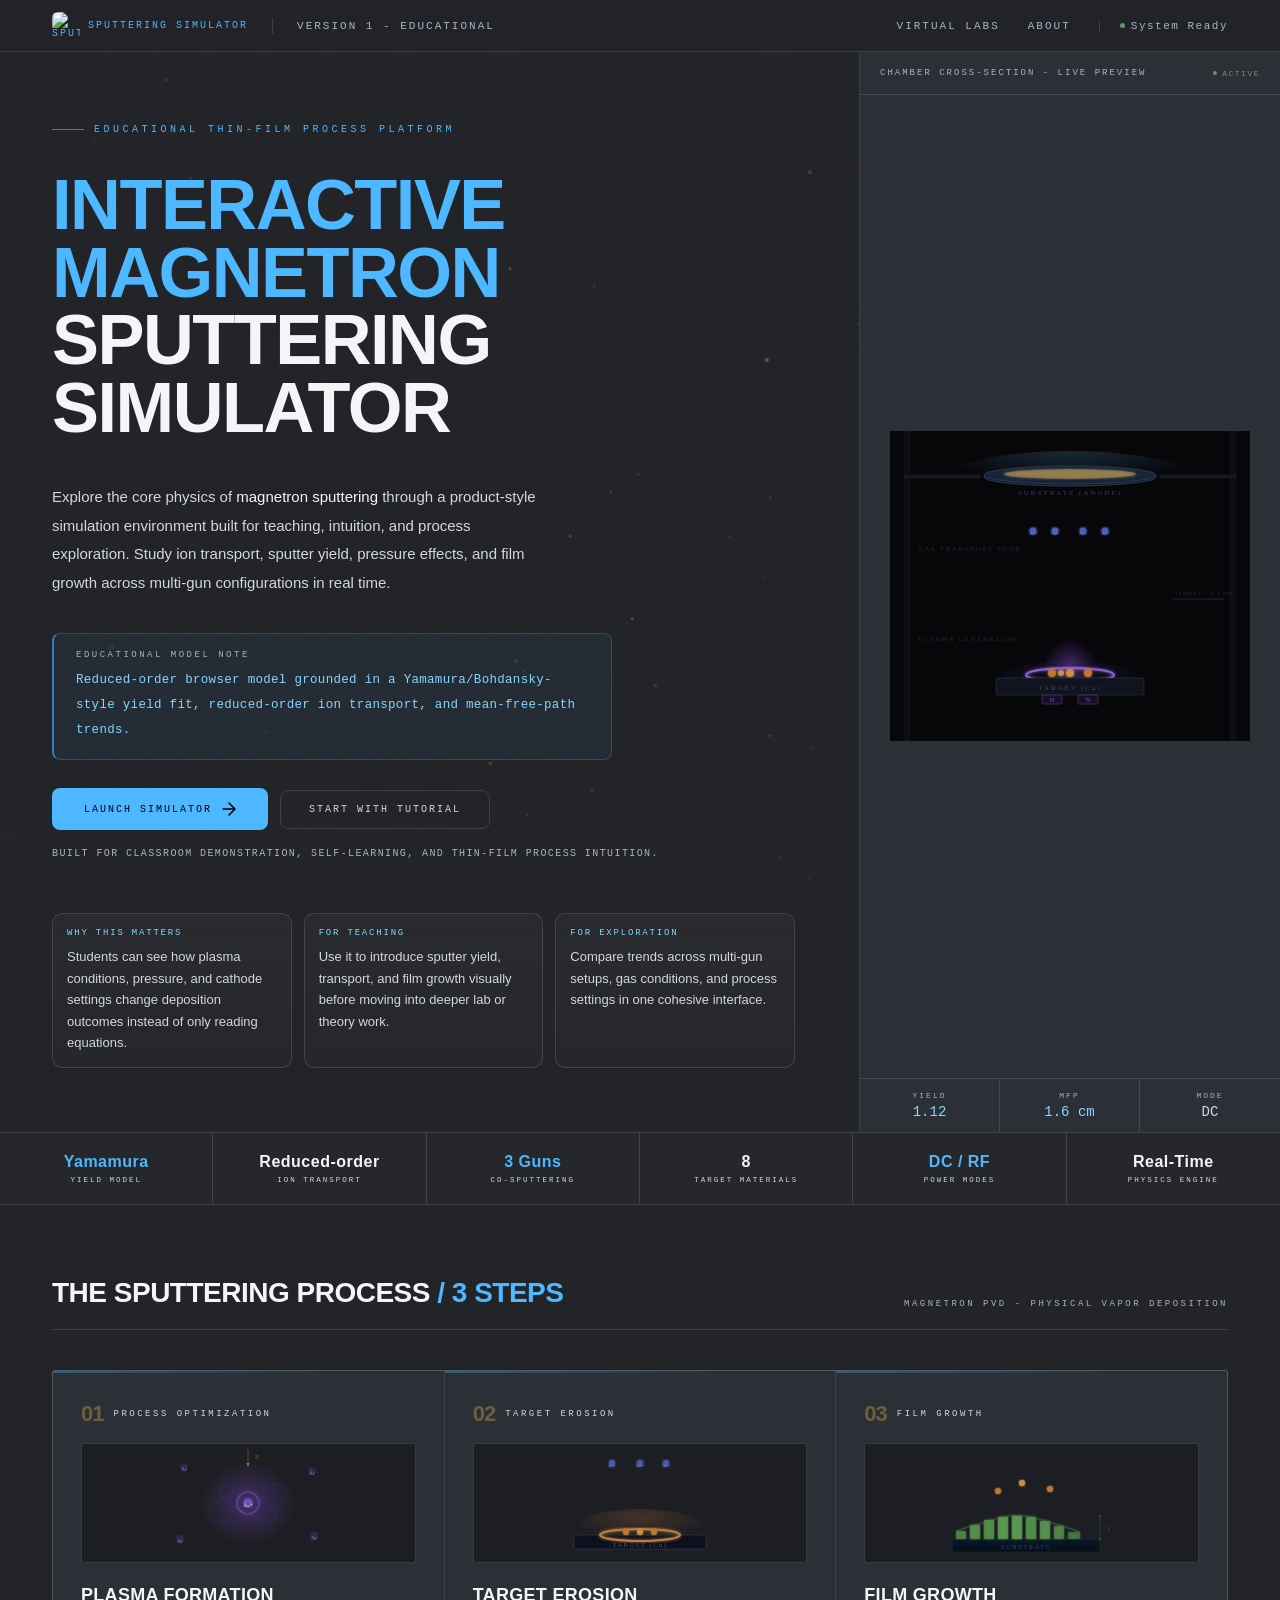
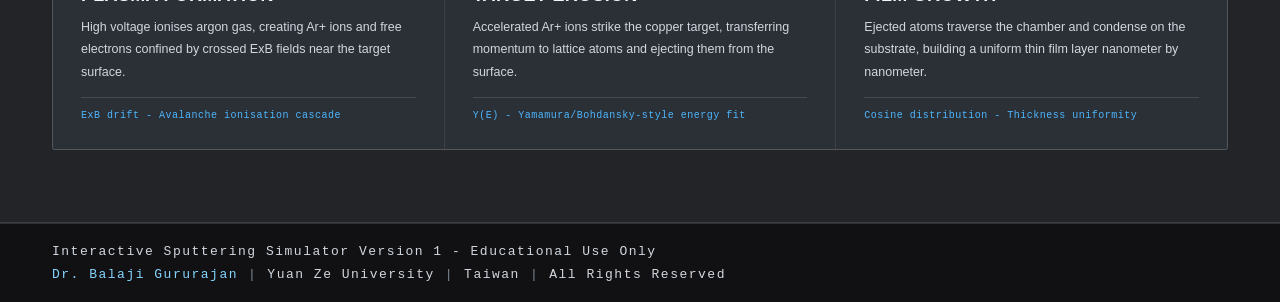
==== commit 5505ac7d: "Update index.html" ====
--- a/index.html
+++ b/index.html
@@ -26,21 +26,21 @@
         }
 
         :root {
-            --black: #232428;
-            --deep: #2b2f36;
-            --panel: rgba(46, 49, 56, 0.92);
-            --border: rgba(184, 192, 204, 0.18);
-            --bhi: rgba(255, 255, 255, 0.20);
-
-            --gold: #4db7ff;
-            --gold-lt: #86d5ff;
-            --gold-dk: #2f7fbd;
-            --amber: #7fb4da;
-
-            --white: #f3f5f7;
-            --grey1: #d2d7df;
-            --grey2: #aab3bf;
-            --grey3: #7f8895;
+            --black: #232428;
+            --deep: #2b2f36;
+            --panel: rgba(46, 49, 56, 0.92);
+            --border: rgba(184, 192, 204, 0.18);
+            --bhi: rgba(255, 255, 255, 0.20);
+
+            --gold: #4db7ff;
+            --gold-lt: #86d5ff;
+            --gold-dk: #2f7fbd;
+            --amber: #7fb4da;
+
+            --white: #f3f5f7;
+            --grey1: #d2d7df;
+            --grey2: #aab3bf;
+            --grey3: #7f8895;
             --page-pad: 52px;
             --body-size: 15px;
             --label-size: 10px;
@@ -75,13 +75,13 @@
             z-index: 1;
             pointer-events: none;
             background:
-                radial-gradient(ellipse 70% 60% at 50% 50%,
-                    transparent 30%, rgba(35, 37, 42, 0.76) 100%),
-                linear-gradient(180deg,
-                    rgba(35, 37, 42, 0.46) 0%,
-                    transparent 12%,
-                    transparent 88%,
-                    rgba(35, 37, 42, 0.72) 100%);
+                radial-gradient(ellipse 70% 60% at 50% 50%,
+                    transparent 30%, rgba(35, 37, 42, 0.76) 100%),
+                linear-gradient(180deg,
+                    rgba(35, 37, 42, 0.46) 0%,
+                    transparent 12%,
+                    transparent 88%,
+                    rgba(35, 37, 42, 0.72) 100%);
         }
 
         /* -- PAGE -- */
@@ -103,7 +103,7 @@
             padding: 0 var(--page-pad);
             height: 52px;
             border-bottom: 1px solid var(--border);
-            background: rgba(35, 36, 40, 0.90);
+            background: rgba(35, 36, 40, 0.90);
             backdrop-filter: blur(16px);
             flex-shrink: 0;
             position: sticky;
@@ -294,11 +294,11 @@
         }
 
         /* Formula box */
-        .formula-box {
-            border: 1px solid rgba(77, 183, 255, 0.24);
-            border-left: 2px solid var(--gold-dk);
-            background: rgba(77, 183, 255, 0.06);
-            padding: 16px 22px;
+        .formula-box {
+            border: 1px solid rgba(77, 183, 255, 0.24);
+            border-left: 2px solid var(--gold-dk);
+            background: rgba(77, 183, 255, 0.06);
+            padding: 16px 22px;
             border-radius: 8px;
             margin-bottom: 28px;
             opacity: 0;
@@ -325,7 +325,7 @@
         }
 
         .hero-left .formula-eq::before {
-          content: "Reduced-order browser model grounded in a Yamamura/Bohdansky-style yield fit, reduced-order ion transport, and mean-free-path trends.";
+          content: "Reduced-order browser model grounded in a Yamamura/Bohdansky-style yield fit, reduced-order ion transport, and mean-free-path trends.";
             font-size: 12.5px;
         }
 
@@ -358,11 +358,11 @@
             transition: all 0.2s ease;
         }
 
-        .btn-launch:hover {
-            background: var(--gold-lt);
-            transform: translateY(-1px);
-            box-shadow: 0 8px 28px rgba(77, 183, 255, 0.18);
-        }
+        .btn-launch:hover {
+            background: var(--gold-lt);
+            transform: translateY(-1px);
+            box-shadow: 0 8px 28px rgba(77, 183, 255, 0.18);
+        }
 
         .btn-launch svg {
             transition: transform 0.2s;
@@ -472,12 +472,12 @@
             color: var(--grey1);
         }
 
-        .author-init {
+        .author-init {
             width: 38px;
             height: 38px;
             border-radius: 2px;
             border: 1px solid var(--gold-dk);
-            background: rgba(77, 183, 255, 0.09);
+            background: rgba(77, 183, 255, 0.09);
             display: flex;
             align-items: center;
             justify-content: center;
@@ -774,9 +774,9 @@
             border-right: none;
         }
 
-        .mc:hover {
-            background: rgba(77, 183, 255, 0.05);
-        }
+        .mc:hover {
+            background: rgba(77, 183, 255, 0.05);
+        }
 
         .mc-v {
             font-family: var(--cond);
@@ -858,9 +858,9 @@
             position: relative;
         }
 
-        .pc:hover {
-            background: rgba(40, 43, 49, 0.98);
-        }
+        .pc:hover {
+            background: rgba(40, 43, 49, 0.98);
+        }
 
         .pc::before {
             content: '';
@@ -1140,8 +1140,8 @@
                 <div class="nav-tag">Version 1 - Educational</div>
             </div>
             <div class="nav-right">
-        <a href="labs.html" class="nav-link">Virtual Labs</a>
-        <a href="about.html" class="nav-link" data-lang-key="about">About</a>
+        <a href="labs.html" class="nav-link">Virtual Labs</a>
+        <a href="about.html" class="nav-link" data-lang-key="about">About</a>
                 <div class="nav-status">
                     <div class="status-dot"></div>
                     System Ready
@@ -1178,14 +1178,14 @@
                 </div>
 
                 <div class="hero-cta">
-              <a href="index.html" class="btn-launch">
+              <a href="simulator.html" class="btn-launch">
                         <span data-lang-key="landing-btn-launch">Launch Simulator</span>
                         <svg width="14" height="14" viewBox="0 0 14 14" fill="none">
                             <path d="M1 7h12M7 1l6 6-6 6" stroke="currentColor" stroke-width="1.5"
                                 stroke-linecap="round" stroke-linejoin="round" />
                         </svg>
                     </a>
-              <a href="tutorial.html" class="btn-outline">
+              <a href="tutorial.html" class="btn-outline">
                         <span data-lang-key="landing-btn-tutorial">Start with Tutorial</span>
                     </a>
                 </div>
@@ -1364,10 +1364,10 @@
 
         <!-- -- METRICS STRIP -- -->
         <div id="metrics">
-            <div class="mc"><span class="mc-v g">Yamamura</span><span class="mc-u">Yield Model</span></div>
-            <div class="mc"><span class="mc-v">Reduced-order</span><span class="mc-u">Ion Transport</span></div>
+            <div class="mc"><span class="mc-v g">Yamamura</span><span class="mc-u">Yield Model</span></div>
+            <div class="mc"><span class="mc-v">Reduced-order</span><span class="mc-u">Ion Transport</span></div>
             <div class="mc"><span class="mc-v g">3 Guns</span><span class="mc-u">Co-Sputtering</span></div>
-            <div class="mc"><span class="mc-v">8</span><span class="mc-u">Target Materials</span></div>
+            <div class="mc"><span class="mc-v">8</span><span class="mc-u">Target Materials</span></div>
             <div class="mc"><span class="mc-v g">DC / RF</span><span class="mc-u">Power Modes</span></div>
             <div class="mc"><span class="mc-v">Real-Time</span><span class="mc-u">Physics Engine</span></div>
         </div>
@@ -1489,7 +1489,7 @@
                     <div class="pc-title">Target Erosion</div>
                     <div class="pc-text">Accelerated Ar+ ions strike the copper target, transferring momentum to lattice
                         atoms and ejecting them from the surface.</div>
-                    <span class="pc-eq">Y(E) - Yamamura/Bohdansky-style energy fit</span>
+                    <span class="pc-eq">Y(E) - Yamamura/Bohdansky-style energy fit</span>
                 </div>
 
                 <!-- STEP 3 -->
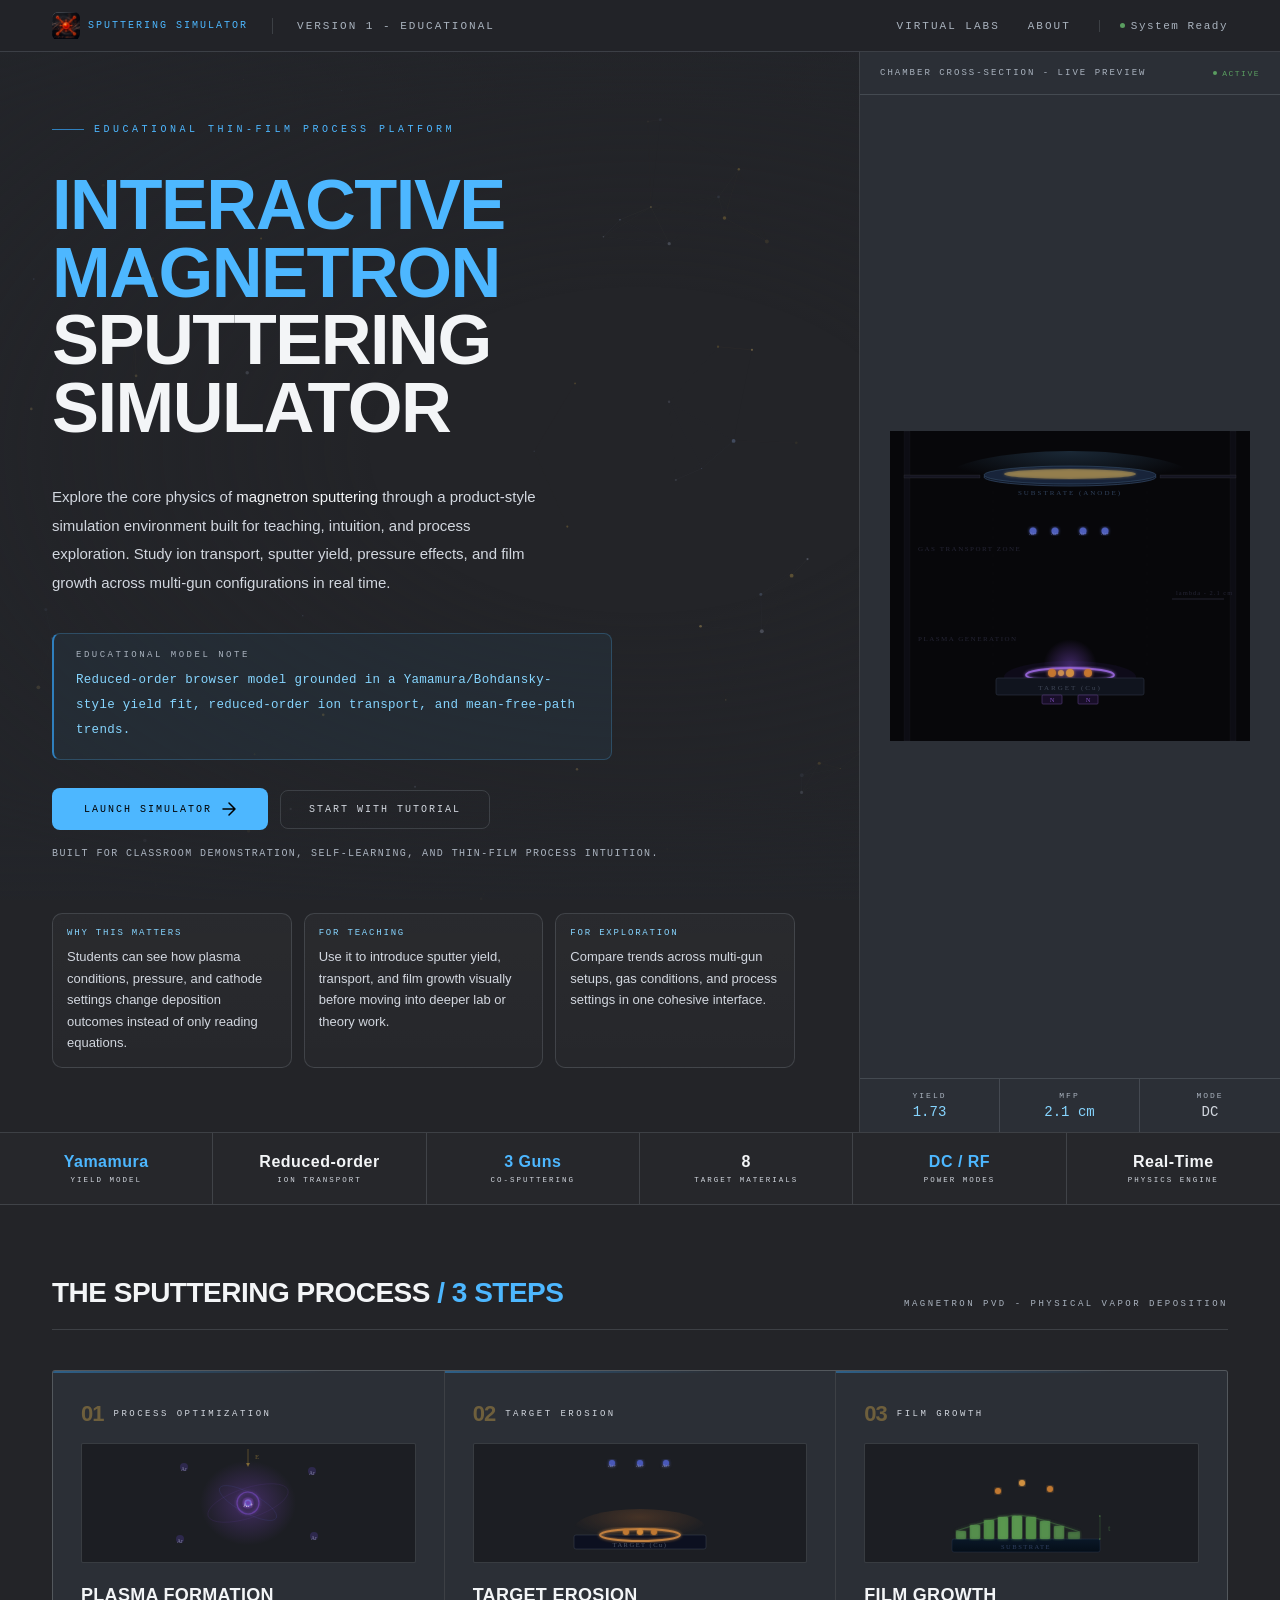
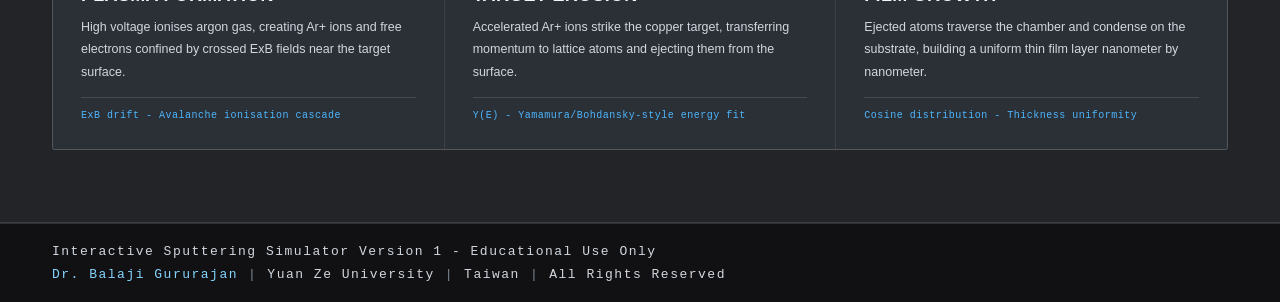
==== commit 73a2b135: "Update index.html" ====
--- a/index.html
+++ b/index.html
@@ -1133,7 +1133,7 @@
         <nav id="nav">
             <div class="nav-left">
                 <div class="nav-logo">
-                    <img src="img/sputterone-icon.png" alt="SputterOne" style="width:28px;height:28px;object-fit:contain;border-radius:6px;display:block;">
+                    <img src="sputterone-icon.png" alt="SputterOne" style="width:28px;height:28px;object-fit:contain;border-radius:6px;display:block;">
                     Sputtering Simulator
                 </div>
                 <div class="nav-logo-sep"></div>
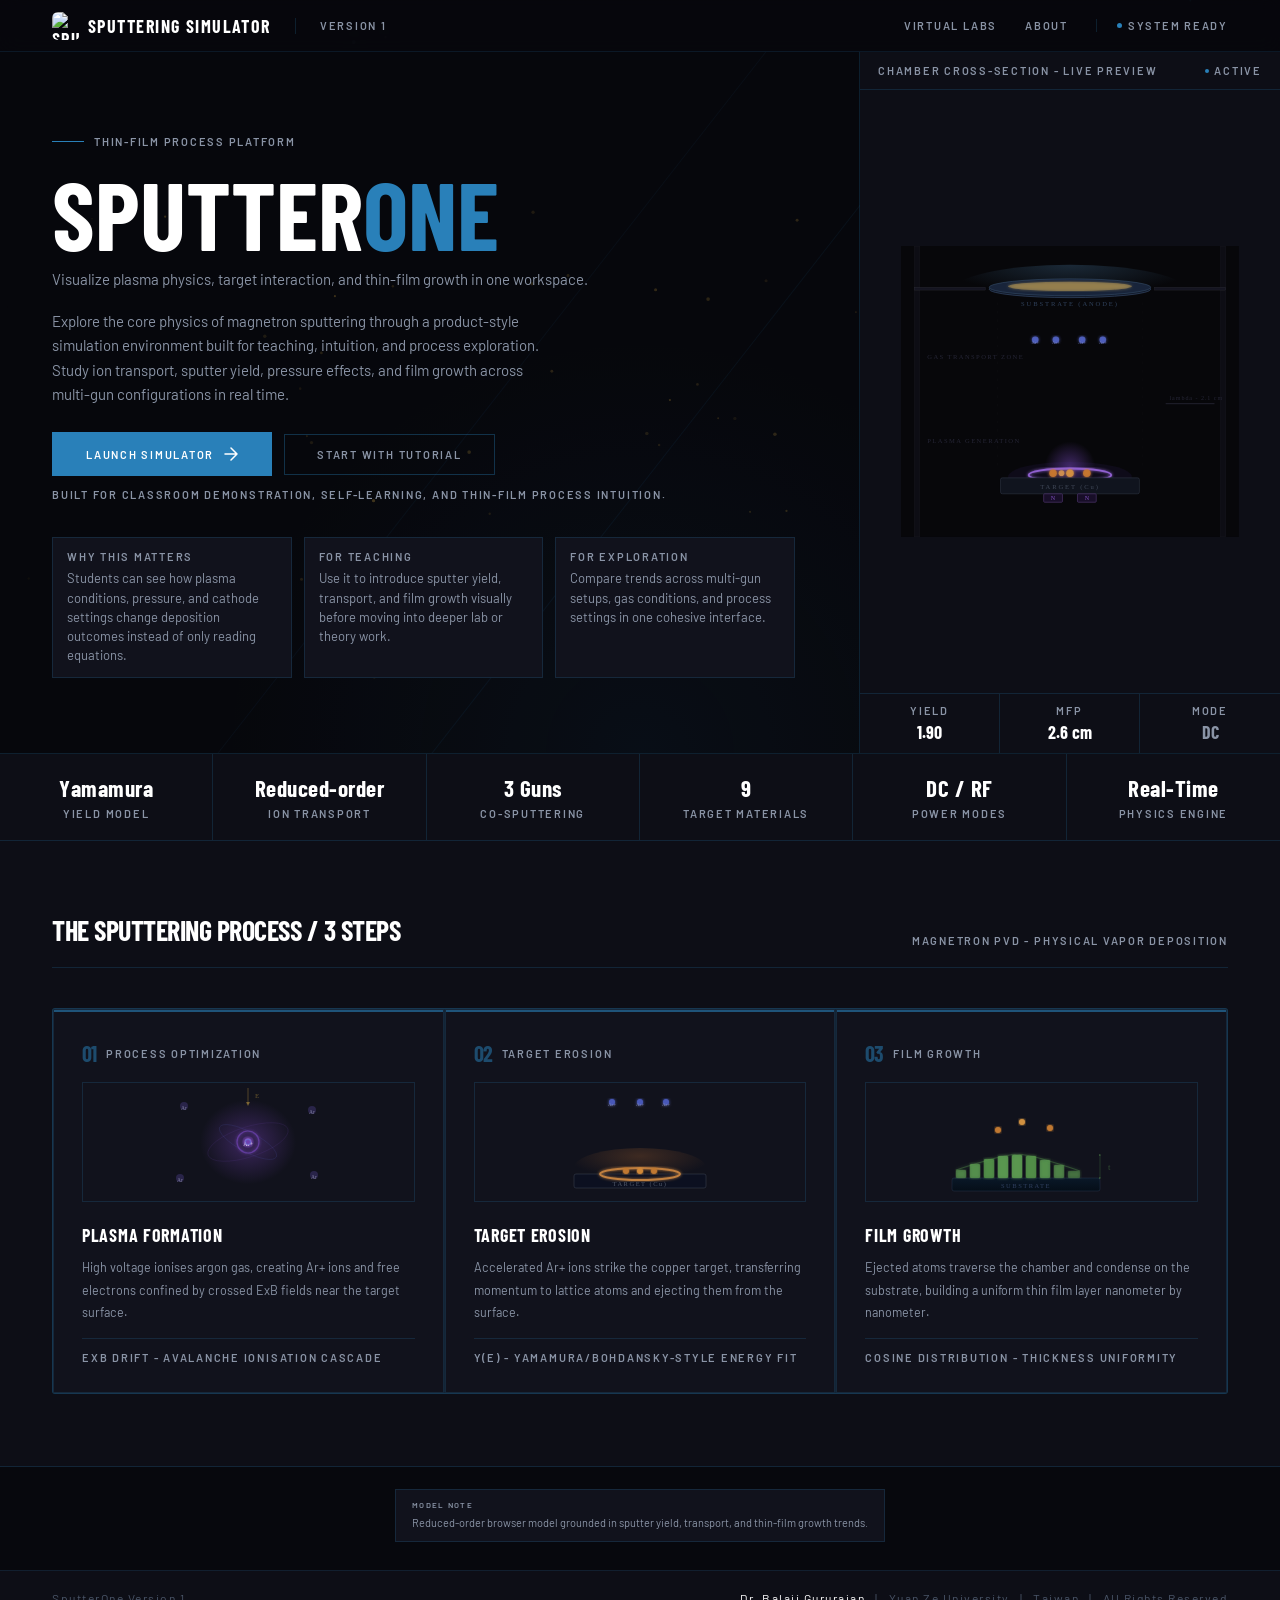
==== commit b16fadd3: "Add files via upload" ====
--- a/index.html
+++ b/index.html
@@ -2,12 +2,13 @@
 <html lang="en">
 
 <head>
-    <meta charset="UTF-8">
-    <meta name="viewport" content="width=device-width, initial-scale=1.0">
-    <title>Sputtering Simulator - Dr. Balaji Gururajan | YZU Taiwan</title>
-    
-
-    <style>
+    <meta charset="UTF-8">
+    <meta name="viewport" content="width=device-width, initial-scale=1.0">
+    <title>Sputtering Simulator - Dr. Balaji Gururajan | YZU Taiwan</title>
+    <link href="https://fonts.googleapis.com/css2?family=Barlow:ital,wght@0,300;0,400;0,500;0,600;1,400&family=Barlow+Condensed:wght@600;700&display=swap" rel="stylesheet">
+    
+
+    <style>
         html {
             color-scheme: dark;
         }
@@ -25,31 +26,36 @@
             height: 100%;
         }
 
-        :root {
-            --black: #232428;
-            --deep: #2b2f36;
-            --panel: rgba(46, 49, 56, 0.92);
-            --border: rgba(184, 192, 204, 0.18);
-            --bhi: rgba(255, 255, 255, 0.20);
-
-            --gold: #4db7ff;
-            --gold-lt: #86d5ff;
-            --gold-dk: #2f7fbd;
-            --amber: #7fb4da;
-
-            --white: #f3f5f7;
-            --grey1: #d2d7df;
-            --grey2: #aab3bf;
-            --grey3: #7f8895;
-            --page-pad: 52px;
-            --body-size: 15px;
-            --label-size: 10px;
-            --card-radius: 10px;
-
-            --sans: 'Segoe UI', 'Helvetica Neue', Arial, sans-serif;
-            --cond: 'Arial Narrow', 'Bahnschrift SemiCondensed', 'Segoe UI', sans-serif;
-            --mono: 'Cascadia Mono', 'Consolas', 'Courier New', monospace;
-        }
+        :root {
+            --bg-deep: #07080D;
+            --bg-section: #0D0E16;
+            --bg-card: #11121C;
+            --accent: #2980B9;
+            --border: rgba(41, 128, 185, 0.20);
+            --white: #FFFFFF;
+            --grey: #8A94A6;
+            --grey-dim: #4A5568;
+
+            --black: var(--bg-deep);
+            --deep: var(--bg-section);
+            --panel: var(--bg-card);
+            --bhi: rgba(255, 255, 255, 0.12);
+            --gold: var(--accent);
+            --gold-lt: var(--accent);
+            --gold-dk: var(--accent);
+            --amber: var(--accent);
+            --grey1: var(--grey);
+            --grey2: var(--grey);
+            --grey3: var(--grey-dim);
+            --page-pad: 52px;
+            --body-size: 15px;
+            --label-size: 10px;
+            --card-radius: 10px;
+
+            --sans: 'Barlow', 'Segoe UI', 'Helvetica Neue', Arial, sans-serif;
+            --cond: 'Barlow Condensed', 'Arial Narrow', 'Bahnschrift SemiCondensed', sans-serif;
+            --mono: 'Barlow', 'Segoe UI', 'Helvetica Neue', Arial, sans-serif;
+        }
 
         body {
             background: var(--black);
@@ -75,13 +81,13 @@
             z-index: 1;
             pointer-events: none;
             background:
-                radial-gradient(ellipse 70% 60% at 50% 50%,
-                    transparent 30%, rgba(35, 37, 42, 0.76) 100%),
-                linear-gradient(180deg,
-                    rgba(35, 37, 42, 0.46) 0%,
-                    transparent 12%,
-                    transparent 88%,
-                    rgba(35, 37, 42, 0.72) 100%);
+                radial-gradient(ellipse 70% 60% at 50% 50%,
+                    transparent 30%, rgba(35, 37, 42, 0.76) 100%),
+                linear-gradient(180deg,
+                    rgba(35, 37, 42, 0.46) 0%,
+                    transparent 12%,
+                    transparent 88%,
+                    rgba(35, 37, 42, 0.72) 100%);
         }
 
         /* -- PAGE -- */
@@ -103,7 +109,7 @@
             padding: 0 var(--page-pad);
             height: 52px;
             border-bottom: 1px solid var(--border);
-            background: rgba(35, 36, 40, 0.90);
+            background: rgba(35, 36, 40, 0.90);
             backdrop-filter: blur(16px);
             flex-shrink: 0;
             position: sticky;
@@ -270,7 +276,7 @@
         }
 
         .hero-title .line-thin::before {
-            content: "Visualize plasma physics, target interaction, and thin-film growth in one educational workspace.";
+            content: "Visualize plasma physics, target interaction, and thin-film growth in one workspace.";
             font-size: 0.62em;
             line-height: 1.18;
             color: var(--grey1);
@@ -294,11 +300,11 @@
         }
 
         /* Formula box */
-        .formula-box {
-            border: 1px solid rgba(77, 183, 255, 0.24);
-            border-left: 2px solid var(--gold-dk);
-            background: rgba(77, 183, 255, 0.06);
-            padding: 16px 22px;
+        .formula-box {
+            border: 1px solid rgba(77, 183, 255, 0.24);
+            border-left: 2px solid var(--gold-dk);
+            background: rgba(77, 183, 255, 0.06);
+            padding: 16px 22px;
             border-radius: 8px;
             margin-bottom: 28px;
             opacity: 0;
@@ -325,7 +331,7 @@
         }
 
         .hero-left .formula-eq::before {
-          content: "Reduced-order browser model grounded in a Yamamura/Bohdansky-style yield fit, reduced-order ion transport, and mean-free-path trends.";
+          content: "Reduced-order browser model grounded in a Yamamura/Bohdansky-style yield fit, reduced-order ion transport, and mean-free-path trends.";
             font-size: 12.5px;
         }
 
@@ -358,11 +364,11 @@
             transition: all 0.2s ease;
         }
 
-        .btn-launch:hover {
-            background: var(--gold-lt);
-            transform: translateY(-1px);
-            box-shadow: 0 8px 28px rgba(77, 183, 255, 0.18);
-        }
+        .btn-launch:hover {
+            background: var(--gold-lt);
+            transform: translateY(-1px);
+            box-shadow: 0 8px 28px rgba(77, 183, 255, 0.18);
+        }
 
         .btn-launch svg {
             transition: transform 0.2s;
@@ -472,12 +478,12 @@
             color: var(--grey1);
         }
 
-        .author-init {
+        .author-init {
             width: 38px;
             height: 38px;
             border-radius: 2px;
             border: 1px solid var(--gold-dk);
-            background: rgba(77, 183, 255, 0.09);
+            background: rgba(77, 183, 255, 0.09);
             display: flex;
             align-items: center;
             justify-content: center;
@@ -774,9 +780,9 @@
             border-right: none;
         }
 
-        .mc:hover {
-            background: rgba(77, 183, 255, 0.05);
-        }
+        .mc:hover {
+            background: rgba(77, 183, 255, 0.05);
+        }
 
         .mc-v {
             font-family: var(--cond);
@@ -858,9 +864,9 @@
             position: relative;
         }
 
-        .pc:hover {
-            background: rgba(40, 43, 49, 0.98);
-        }
+        .pc:hover {
+            background: rgba(40, 43, 49, 0.98);
+        }
 
         .pc::before {
             content: '';
@@ -1116,10 +1122,422 @@
             color: var(--grey3);
         }
 
-        .ft-hi {
-            color: var(--gold-lt);
-        }
-    </style>
+        .ft-hi {
+            color: var(--gold-lt);
+        }
+
+        .model-note-compact {
+            max-width: 620px;
+            margin: 22px auto 28px;
+            padding: 10px 16px;
+        }
+
+        .model-note-compact .formula-tag {
+            font-size: 8px;
+            margin-bottom: 4px;
+        }
+
+        .model-note-compact .formula-eq {
+            font-size: 11px;
+            line-height: 1.55;
+            color: var(--grey2);
+        }
+
+        /* ----------------------------
+   MODERN DARK REDESIGN OVERRIDES
+---------------------------- */
+        :root {
+            --bg-deep: #07080D;
+            --bg-section: #0D0E16;
+            --bg-card: #11121C;
+            --accent: #2980B9;
+            --border: rgba(41, 128, 185, 0.20);
+            --white: #FFFFFF;
+            --grey: #8A94A6;
+            --grey-dim: #4A5568;
+
+            --black: var(--bg-deep);
+            --deep: var(--bg-section);
+            --panel: var(--bg-card);
+            --bhi: rgba(255, 255, 255, 0.12);
+            --gold: var(--accent);
+            --gold-lt: var(--accent);
+            --gold-dk: var(--accent);
+            --amber: var(--accent);
+            --grey1: var(--grey);
+            --grey2: var(--grey);
+            --grey3: var(--grey-dim);
+            --sans: 'Barlow', 'Segoe UI', 'Helvetica Neue', Arial, sans-serif;
+            --cond: 'Barlow Condensed', 'Arial Narrow', 'Bahnschrift SemiCondensed', sans-serif;
+            --mono: 'Barlow', 'Segoe UI', 'Helvetica Neue', Arial, sans-serif;
+            --card-radius: 0;
+        }
+
+        html,
+        body {
+            background: var(--bg-deep);
+            color: var(--white);
+            font-family: var(--sans);
+            font-size: 15px;
+        }
+
+        #vignette {
+            background:
+                radial-gradient(circle at 50% 100%, rgba(41, 128, 185, 0.08), transparent 42%),
+                linear-gradient(180deg, rgba(7, 8, 13, 0.16), transparent 20%, transparent 82%, rgba(7, 8, 13, 0.72));
+        }
+
+        #nav {
+            background: rgba(7, 8, 13, 0.58);
+            backdrop-filter: blur(10px);
+            border-bottom: 1px solid rgba(41, 128, 185, 0.15);
+        }
+
+        .nav-logo {
+            font-family: var(--cond);
+            font-size: 18px;
+            font-weight: 700;
+            letter-spacing: 0.08em;
+            color: var(--white);
+        }
+
+        .nav-tag,
+        .nav-status,
+        .nav-link {
+            font-family: var(--sans);
+            font-size: 11px;
+            font-weight: 600;
+            letter-spacing: 0.16em;
+            text-transform: uppercase;
+            color: var(--grey);
+        }
+
+        .nav-link:hover {
+            color: var(--white);
+            transition: color 0.25s;
+        }
+
+        .status-dot,
+        .hr-live-dot {
+            background: var(--accent);
+        }
+
+        #hero {
+            min-height: clamp(620px, 78vh, 760px);
+            position: relative;
+            overflow: hidden;
+            background:
+                radial-gradient(circle at 50% 100%, rgba(41, 128, 185, 0.08), transparent 44%),
+                var(--bg-deep);
+        }
+
+        #hero::before,
+        #hero::after {
+            content: '';
+            position: absolute;
+            left: -12vw;
+            right: -12vw;
+            height: 1px;
+            background: rgba(41, 128, 185, 0.08);
+            transform: rotate(128deg);
+            transform-origin: center;
+            z-index: 0;
+        }
+
+        #hero::before {
+            top: 23%;
+        }
+
+        #hero::after {
+            top: 62%;
+        }
+
+        #hero-particles {
+            position: absolute;
+            inset: 0;
+            width: 100%;
+            height: 100%;
+            z-index: 0;
+            pointer-events: none;
+        }
+
+        .hero-left,
+        .hero-right {
+            position: relative;
+            z-index: 1;
+        }
+
+        .hero-left {
+            background: transparent;
+            padding-top: 48px;
+            padding-bottom: 40px;
+        }
+
+        .hero-title {
+            font-family: var(--cond);
+            font-size: clamp(48px, 8vw, 96px);
+            font-weight: 700;
+            letter-spacing: 0;
+            line-height: 0.9;
+            text-transform: uppercase;
+            color: var(--white);
+            margin-bottom: 18px;
+        }
+
+        .hero-title .line-gold,
+        .ps-title span,
+        .mc-v.g,
+        .ft-hi {
+            color: var(--white);
+        }
+
+        .hero-title .title-one {
+            color: var(--accent);
+        }
+
+        .hero-title .line-thin::before,
+        .hero-desc,
+        .hero-desc strong {
+            font-family: var(--sans);
+            font-size: 15px;
+            font-weight: 400;
+            line-height: 1.62;
+            color: var(--grey);
+        }
+
+        .hl-label {
+            margin-bottom: 22px;
+        }
+
+        .hero-desc {
+            margin-bottom: 26px;
+        }
+
+        .hl-label-text,
+        .formula-tag,
+        .hero-cta-note,
+        .hero-why-label,
+        .hero-trust-chip,
+        .hr-title,
+        .hr-live,
+        .hm-label,
+        .mc-u,
+        .ps-sub,
+        .pc-num,
+        .pc-eq {
+            font-family: var(--sans);
+            font-weight: 600;
+            font-size: 11px;
+            letter-spacing: 0.16em;
+            text-transform: uppercase;
+            color: var(--grey);
+        }
+
+        .hero-left .formula-eq::before,
+        .hero-why-copy,
+        .pc-text {
+            font-family: var(--sans);
+            font-weight: 400;
+            color: var(--grey);
+        }
+
+        .formula-box,
+        .hero-why-card,
+        .pc,
+        .pc-diagram {
+            background: var(--bg-card);
+            border: 1px solid rgba(41, 128, 185, 0.20);
+            border-radius: 0;
+        }
+
+        .hero-why-card {
+            transition: background 0.25s, border-color 0.25s;
+            padding: 12px 14px 11px;
+        }
+
+        .hero-why-card:hover {
+            background: #161828;
+            border-top-color: var(--accent);
+        }
+
+        .btn-launch,
+        .btn-outline {
+            font-family: var(--sans);
+            font-size: 11px;
+            font-weight: 600;
+            letter-spacing: 0.16em;
+            text-transform: uppercase;
+            padding: 13px 32px;
+            border-radius: 0;
+            transition: all 0.28s ease;
+        }
+
+        .hero-cta {
+            margin-bottom: 12px;
+        }
+
+        .hero-cta-note {
+            margin-bottom: 18px;
+        }
+
+        .hero-why {
+            margin-top: 18px;
+        }
+
+        .hero-why-label {
+            margin-bottom: 6px;
+        }
+
+        .hero-why-copy {
+            line-height: 1.48;
+        }
+
+        .btn-launch {
+            background: var(--accent);
+            color: var(--white);
+            border: 2px solid var(--accent);
+        }
+
+        .btn-launch:hover {
+            background: transparent;
+            border: 2px solid var(--accent);
+            color: var(--accent);
+            box-shadow: none;
+        }
+
+        .btn-outline {
+            background: transparent;
+            border: 1px solid rgba(41, 128, 185, 0.35);
+            color: var(--grey);
+        }
+
+        .btn-outline:hover {
+            border-color: rgba(41, 128, 185, 0.70);
+            color: var(--white);
+        }
+
+        .hero-right,
+        #process,
+        #footer {
+            background: var(--bg-section);
+        }
+
+        .hr-header {
+            padding: 12px 18px;
+        }
+
+        .chamber-svg-wrap {
+            padding: 10px 18px;
+        }
+
+        .chamber-svg-wrap svg {
+            width: min(88%, 430px);
+            height: auto;
+        }
+
+        .hm-cell {
+            padding: 10px 14px;
+        }
+
+        #metrics {
+            background: var(--bg-section);
+        }
+
+        .hm-val,
+        .mc-v,
+        .ps-title,
+        .pc-title {
+            font-family: var(--cond);
+            font-weight: 700;
+            color: var(--white);
+        }
+
+        .hm-val {
+            font-size: 18px;
+        }
+
+        .mc-v {
+            font-size: clamp(18px, 1.8vw, 28px);
+        }
+
+        .pc-title {
+            font-size: 18px;
+            letter-spacing: 0.04em;
+        }
+
+        .pc {
+            transition: background 0.25s, border-color 0.25s;
+        }
+
+        .pc:hover {
+            background: #161828;
+            border-top-color: var(--accent);
+        }
+
+        .pc::before {
+            background: var(--accent);
+        }
+
+        .pc-num span {
+            color: rgba(41, 128, 185, 0.52);
+        }
+
+        #footer {
+            border-top: 1px solid rgba(41, 128, 185, 0.15);
+        }
+
+        .ft-l,
+        .ft-r {
+            font-family: var(--sans);
+            font-weight: 400;
+            font-size: 12px;
+            color: var(--grey-dim);
+        }
+
+        @media (max-width: 768px) {
+            #nav {
+                padding: 0 20px;
+            }
+
+            .nav-tag,
+            .nav-status {
+                display: none;
+            }
+
+            .nav-right {
+                gap: 14px;
+            }
+
+            .hero-left {
+                padding: 56px 24px 48px;
+            }
+
+            .hero-cta {
+                align-items: stretch;
+                flex-direction: column;
+            }
+
+            .btn-launch,
+            .btn-outline {
+                justify-content: center;
+            }
+
+            #metrics,
+            .ps-grid {
+                grid-template-columns: 1fr;
+            }
+
+            #process {
+                padding: 56px 24px;
+            }
+
+            .ps-head {
+                align-items: flex-start;
+                flex-direction: column;
+                gap: 12px;
+            }
+        }
+    </style>
 </head>
 
 <body>
@@ -1133,15 +1551,15 @@
         <nav id="nav">
             <div class="nav-left">
                 <div class="nav-logo">
-                    <img src="sputterone-icon.png" alt="SputterOne" style="width:28px;height:28px;object-fit:contain;border-radius:6px;display:block;">
+                    <img src="img/sputterone-icon.png" alt="SputterOne" style="width:28px;height:28px;object-fit:contain;border-radius:6px;display:block;">
                     Sputtering Simulator
                 </div>
                 <div class="nav-logo-sep"></div>
-                <div class="nav-tag">Version 1 - Educational</div>
+                <div class="nav-tag">Version 1</div>
             </div>
             <div class="nav-right">
-        <a href="labs.html" class="nav-link">Virtual Labs</a>
-        <a href="about.html" class="nav-link" data-lang-key="about">About</a>
+        <a href="labs.html" class="nav-link">Virtual Labs</a>
+        <a href="about.html" class="nav-link" data-lang-key="about">About</a>
                 <div class="nav-status">
                     <div class="status-dot"></div>
                     System Ready
@@ -1149,19 +1567,20 @@
             </div>
         </nav>
 
-        <!-- -- HERO -- -->
-        <section id="hero">
-
-            <div class="hero-left">
+        <!-- -- HERO -- -->
+        <section id="hero">
+            <canvas id="hero-particles" aria-hidden="true"></canvas>
+
+            <div class="hero-left">
 
                 <div class="hl-label">
                     <div class="hl-label-line"></div>
-                    <div class="hl-label-text" data-lang-key="landing-hero-label">Educational Thin-Film Process Platform</div>
+                    <div class="hl-label-text" data-lang-key="landing-hero-label">Thin-Film Process Platform</div>
                 </div>
 
                 <h1 class="hero-title">
-                    <span class="line-gold" data-lang-key="landing-hero-title-1">Interactive Magnetron</span>
-                    <span data-lang-key="landing-hero-title-2">Sputtering Simulator</span>
+                    <span class="line-gold" data-lang-key="landing-hero-title-1">Sputter<span class="title-one">One</span></span>
+                    <span data-lang-key="landing-hero-title-2"></span>
                     <span class="line-thin" data-lang-key="landing-hero-title-3">Plasma Physics - Thin Film
                         Deposition</span>
                 </h1>
@@ -1170,22 +1589,15 @@
                     Explore the core physics of <strong>magnetron sputtering</strong> through a product-style simulation environment built for teaching, intuition, and process exploration. Study ion transport, sputter yield, pressure effects, and film growth across multi-gun configurations in real time.
                 </p>
 
-                <div class="formula-box">
-                    <div class="formula-tag" data-lang-key="landing-formula-tag">Educational Model Note</div>
-                    <div class="formula-eq">
-                        Reduced-order browser model grounded in sputter yield, transport, and thin-film growth trends.
-                    </div>
-                </div>
-
-                <div class="hero-cta">
-              <a href="simulator.html" class="btn-launch">
+                <div class="hero-cta">
+              <a href="simulator.html" class="btn-launch">
                         <span data-lang-key="landing-btn-launch">Launch Simulator</span>
                         <svg width="14" height="14" viewBox="0 0 14 14" fill="none">
                             <path d="M1 7h12M7 1l6 6-6 6" stroke="currentColor" stroke-width="1.5"
                                 stroke-linecap="round" stroke-linejoin="round" />
                         </svg>
                     </a>
-              <a href="tutorial.html" class="btn-outline">
+              <a href="tutorial.html" class="btn-outline">
                         <span data-lang-key="landing-btn-tutorial">Start with Tutorial</span>
                     </a>
                 </div>
@@ -1364,16 +1776,16 @@
 
         <!-- -- METRICS STRIP -- -->
         <div id="metrics">
-            <div class="mc"><span class="mc-v g">Yamamura</span><span class="mc-u">Yield Model</span></div>
-            <div class="mc"><span class="mc-v">Reduced-order</span><span class="mc-u">Ion Transport</span></div>
+            <div class="mc"><span class="mc-v g">Yamamura</span><span class="mc-u">Yield Model</span></div>
+            <div class="mc"><span class="mc-v">Reduced-order</span><span class="mc-u">Ion Transport</span></div>
             <div class="mc"><span class="mc-v g">3 Guns</span><span class="mc-u">Co-Sputtering</span></div>
-            <div class="mc"><span class="mc-v">8</span><span class="mc-u">Target Materials</span></div>
+            <div class="mc"><span class="mc-v">9</span><span class="mc-u">Target Materials</span></div>
             <div class="mc"><span class="mc-v g">DC / RF</span><span class="mc-u">Power Modes</span></div>
             <div class="mc"><span class="mc-v">Real-Time</span><span class="mc-u">Physics Engine</span></div>
-        </div>
-
-        <!-- -- PROCESS SECTION -- -->
-        <section id="process">
+        </div>
+
+        <!-- -- PROCESS SECTION -- -->
+        <section id="process">
             <div class="ps-head">
                 <div class="ps-title">The Sputtering Process <span>/ 3 Steps</span></div>
                 <div class="ps-sub">Magnetron PVD - Physical Vapor Deposition</div>
@@ -1489,7 +1901,7 @@
                     <div class="pc-title">Target Erosion</div>
                     <div class="pc-text">Accelerated Ar+ ions strike the copper target, transferring momentum to lattice
                         atoms and ejecting them from the surface.</div>
-                    <span class="pc-eq">Y(E) - Yamamura/Bohdansky-style energy fit</span>
+                    <span class="pc-eq">Y(E) - Yamamura/Bohdansky-style energy fit</span>
                 </div>
 
                 <!-- STEP 3 -->
@@ -1560,12 +1972,19 @@
                     <span class="pc-eq">Cosine distribution - Thickness uniformity</span>
                 </div>
 
-            </div>
-        </section>
-
-        <!-- -- FOOTER -- -->
-        <footer id="footer">
-            <div class="ft-l">Interactive Sputtering Simulator Version 1 - Educational Use Only</div>
+            </div>
+        </section>
+
+        <div class="formula-box model-note-compact">
+            <div class="formula-tag" data-lang-key="landing-formula-tag">Model Note</div>
+            <div class="formula-eq">
+                Reduced-order browser model grounded in sputter yield, transport, and thin-film growth trends.
+            </div>
+        </div>
+
+        <!-- -- FOOTER -- -->
+        <footer id="footer">
+            <div class="ft-l">SputterOne Version 1</div>
             <div class="ft-r">
                 <span class="ft-hi">Dr. Balaji Gururajan</span>
                 <span class="ft-sep">|</span>
@@ -1580,10 +1999,10 @@
     </div>
 
     <script>
-        /* -----------------------------------------------
-           PARTICLE WAVE - pure canvas, no libraries
-           Muted warm-to-cool palette matching gold theme
-        ----------------------------------------------- */
+        /* -----------------------------------------------
+           PARTICLE WAVE - pure canvas, no libraries
+           Cool blue technical palette
+        ----------------------------------------------- */
         const cvs = document.getElementById('cvs');
         const ctx = cvs.getContext('2d');
         let W, H, pts;
@@ -1593,15 +2012,15 @@
             H = cvs.height = window.innerHeight;
         }
 
-        // Colour palette - warm golds + cool slates, no neon
-        const PAL = [
-            [180, 148, 70],  // warm gold
-            [160, 130, 60],  // amber
-            [120, 138, 175],  // cool slate blue
-            [100, 118, 155],  // muted blue
-            [200, 170, 100],  // light gold
-            [140, 148, 170],  // silver-blue
-        ];
+        // Colour palette - blue technical tones
+        const PAL = [
+            [41, 128, 185],
+            [72, 150, 205],
+            [110, 170, 215],
+            [80, 118, 155],
+            [138, 148, 170],
+            [74, 85, 104],
+        ];
 
         function mkParticle() {
             const col = PAL[Math.floor(Math.random() * PAL.length)];
@@ -1690,9 +2109,108 @@
         window.addEventListener('resize', () => { resize(); init(85); });
         resize();
         init(85);
-        loop();
-        setInterval(tick, 900);
-    </script>
+        loop();
+        setInterval(tick, 900);
+
+        (() => {
+            const hero = document.getElementById('hero');
+            const canvas = document.getElementById('hero-particles');
+            if (!hero || !canvas) return;
+
+            const hctx = canvas.getContext('2d');
+            const reducedMotion = window.matchMedia('(prefers-reduced-motion: reduce)').matches;
+            let hw = 0;
+            let hh = 0;
+            let particles = [];
+
+            function resizeHeroCanvas() {
+                const rect = hero.getBoundingClientRect();
+                hw = Math.max(1, Math.floor(rect.width));
+                hh = Math.max(1, Math.floor(rect.height));
+                const dpr = Math.min(window.devicePixelRatio || 1, 2);
+                canvas.width = Math.floor(hw * dpr);
+                canvas.height = Math.floor(hh * dpr);
+                canvas.style.width = hw + 'px';
+                canvas.style.height = hh + 'px';
+                hctx.setTransform(dpr, 0, 0, dpr, 0, 0);
+            }
+
+            function makeHeroParticle(initial = false) {
+                const band = Math.random();
+                const drift = 0.10 + Math.random() * 0.22;
+                return {
+                    x: initial ? Math.random() * hw : -20 - Math.random() * 120,
+                    yBase: hh * (0.18 + band * 0.68),
+                    vx: drift,
+                    r: 0.75 + Math.random() * 1.15,
+                    alpha: 0.14 + Math.random() * 0.18,
+                    phase: Math.random() * Math.PI * 2,
+                    amp: 10 + Math.random() * 38,
+                    waveRate: 0.006 + Math.random() * 0.012,
+                    waveSkew: 0.0014 + Math.random() * 0.0022,
+                    twinkle: Math.random() * Math.PI * 2
+                };
+            }
+
+            function resetHeroParticles() {
+                particles = Array.from({ length: 86 }, () => makeHeroParticle(true));
+            }
+
+            function drawStaticHeroParticles() {
+                hctx.clearRect(0, 0, hw, hh);
+                particles.forEach(p => {
+                    p.x = Math.random() * hw;
+                    p.y = hh * (0.18 + Math.random() * 0.72);
+                    hctx.beginPath();
+                    hctx.arc(p.x, p.y, p.r, 0, Math.PI * 2);
+                    hctx.fillStyle = `rgba(212,168,67,${p.alpha})`;
+                    hctx.fill();
+                });
+            }
+
+            function animateHeroParticles() {
+                hctx.fillStyle = 'rgba(7,8,13,0.22)';
+                hctx.fillRect(0, 0, hw, hh);
+
+                particles.forEach((p, i) => {
+                    p.x += p.vx;
+                    p.phase += p.waveRate;
+                    p.twinkle += 0.012;
+                    const y = p.yBase + Math.sin(p.phase + p.x * p.waveSkew) * p.amp;
+                    const edgeFade = Math.min(1, p.x / 160, (hw + 80 - p.x) / 160);
+                    const alpha = p.alpha * Math.max(0, edgeFade) * (0.72 + Math.sin(p.twinkle) * 0.18);
+
+                    if (p.x > hw + 90) {
+                        particles[i] = makeHeroParticle();
+                        return;
+                    }
+
+                    hctx.beginPath();
+                    hctx.arc(p.x, y, p.r, 0, Math.PI * 2);
+                    hctx.fillStyle = `rgba(212,168,67,${alpha})`;
+                    hctx.fill();
+                });
+
+                requestAnimationFrame(animateHeroParticles);
+            }
+
+            window.addEventListener('resize', () => {
+                resizeHeroCanvas();
+                resetHeroParticles();
+                if (reducedMotion) drawStaticHeroParticles();
+            });
+
+            resizeHeroCanvas();
+            resetHeroParticles();
+            if (reducedMotion) {
+                drawStaticHeroParticles();
+            } else {
+                hctx.fillStyle = 'rgba(7,8,13,1)';
+                hctx.fillRect(0, 0, hw, hh);
+                requestAnimationFrame(animateHeroParticles);
+            }
+        })();
+    </script>
 </body>
 
 </html>
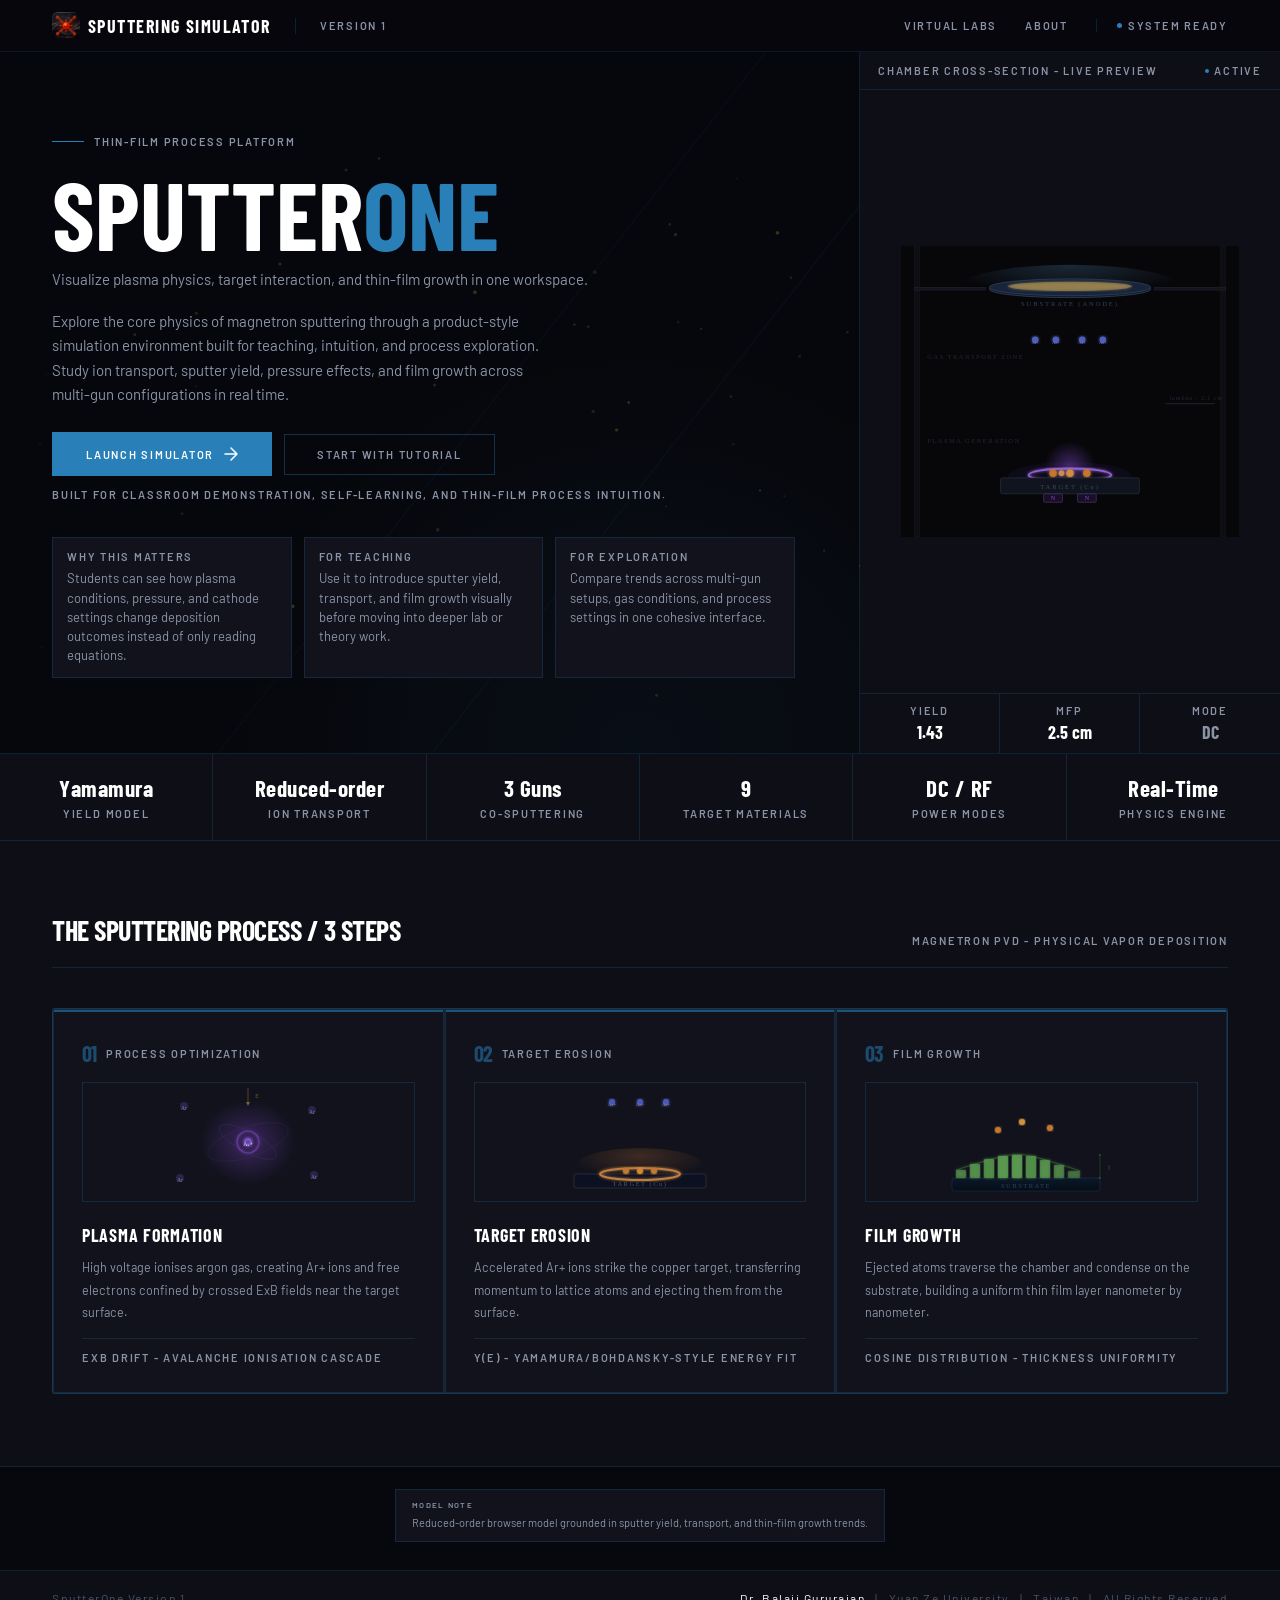
==== commit 5995fb08: "Update index.html" ====
--- a/index.html
+++ b/index.html
@@ -2,13 +2,13 @@
 <html lang="en">
 
 <head>
-    <meta charset="UTF-8">
-    <meta name="viewport" content="width=device-width, initial-scale=1.0">
-    <title>Sputtering Simulator - Dr. Balaji Gururajan | YZU Taiwan</title>
-    <link href="https://fonts.googleapis.com/css2?family=Barlow:ital,wght@0,300;0,400;0,500;0,600;1,400&family=Barlow+Condensed:wght@600;700&display=swap" rel="stylesheet">
-    
-
-    <style>
+    <meta charset="UTF-8">
+    <meta name="viewport" content="width=device-width, initial-scale=1.0">
+    <title>Sputtering Simulator - Dr. Balaji Gururajan | YZU Taiwan</title>
+    <link href="https://fonts.googleapis.com/css2?family=Barlow:ital,wght@0,300;0,400;0,500;0,600;1,400&family=Barlow+Condensed:wght@600;700&display=swap" rel="stylesheet">
+    
+
+    <style>
         html {
             color-scheme: dark;
         }
@@ -26,36 +26,36 @@
             height: 100%;
         }
 
-        :root {
-            --bg-deep: #07080D;
-            --bg-section: #0D0E16;
-            --bg-card: #11121C;
-            --accent: #2980B9;
-            --border: rgba(41, 128, 185, 0.20);
-            --white: #FFFFFF;
-            --grey: #8A94A6;
-            --grey-dim: #4A5568;
-
-            --black: var(--bg-deep);
-            --deep: var(--bg-section);
-            --panel: var(--bg-card);
-            --bhi: rgba(255, 255, 255, 0.12);
-            --gold: var(--accent);
-            --gold-lt: var(--accent);
-            --gold-dk: var(--accent);
-            --amber: var(--accent);
-            --grey1: var(--grey);
-            --grey2: var(--grey);
-            --grey3: var(--grey-dim);
-            --page-pad: 52px;
-            --body-size: 15px;
-            --label-size: 10px;
-            --card-radius: 10px;
-
-            --sans: 'Barlow', 'Segoe UI', 'Helvetica Neue', Arial, sans-serif;
-            --cond: 'Barlow Condensed', 'Arial Narrow', 'Bahnschrift SemiCondensed', sans-serif;
-            --mono: 'Barlow', 'Segoe UI', 'Helvetica Neue', Arial, sans-serif;
-        }
+        :root {
+            --bg-deep: #07080D;
+            --bg-section: #0D0E16;
+            --bg-card: #11121C;
+            --accent: #2980B9;
+            --border: rgba(41, 128, 185, 0.20);
+            --white: #FFFFFF;
+            --grey: #8A94A6;
+            --grey-dim: #4A5568;
+
+            --black: var(--bg-deep);
+            --deep: var(--bg-section);
+            --panel: var(--bg-card);
+            --bhi: rgba(255, 255, 255, 0.12);
+            --gold: var(--accent);
+            --gold-lt: var(--accent);
+            --gold-dk: var(--accent);
+            --amber: var(--accent);
+            --grey1: var(--grey);
+            --grey2: var(--grey);
+            --grey3: var(--grey-dim);
+            --page-pad: 52px;
+            --body-size: 15px;
+            --label-size: 10px;
+            --card-radius: 10px;
+
+            --sans: 'Barlow', 'Segoe UI', 'Helvetica Neue', Arial, sans-serif;
+            --cond: 'Barlow Condensed', 'Arial Narrow', 'Bahnschrift SemiCondensed', sans-serif;
+            --mono: 'Barlow', 'Segoe UI', 'Helvetica Neue', Arial, sans-serif;
+        }
 
         body {
             background: var(--black);
@@ -81,13 +81,13 @@
             z-index: 1;
             pointer-events: none;
             background:
-                radial-gradient(ellipse 70% 60% at 50% 50%,
-                    transparent 30%, rgba(35, 37, 42, 0.76) 100%),
-                linear-gradient(180deg,
-                    rgba(35, 37, 42, 0.46) 0%,
-                    transparent 12%,
-                    transparent 88%,
-                    rgba(35, 37, 42, 0.72) 100%);
+                radial-gradient(ellipse 70% 60% at 50% 50%,
+                    transparent 30%, rgba(35, 37, 42, 0.76) 100%),
+                linear-gradient(180deg,
+                    rgba(35, 37, 42, 0.46) 0%,
+                    transparent 12%,
+                    transparent 88%,
+                    rgba(35, 37, 42, 0.72) 100%);
         }
 
         /* -- PAGE -- */
@@ -99,9 +99,7 @@
             min-height: 100vh;
         }
 
-        /* ----------------------------
-   NAV BAR
----------------------------- */
+        /* ---------------------------- NAV BAR---------------------------- */
         #nav {
             display: flex;
             align-items: center;
@@ -109,7 +107,7 @@
             padding: 0 var(--page-pad);
             height: 52px;
             border-bottom: 1px solid var(--border);
-            background: rgba(35, 36, 40, 0.90);
+            background: rgba(35, 36, 40, 0.90);
             backdrop-filter: blur(16px);
             flex-shrink: 0;
             position: sticky;
@@ -202,9 +200,7 @@
             }
         }
 
-        /* ----------------------------
-   HERO SECTION
----------------------------- */
+        /* ----------------------------HERO SECTION---------------------------- */
         #hero {
             display: grid;
             grid-template-columns: minmax(0, 1.08fr) 420px;
@@ -276,7 +272,7 @@
         }
 
         .hero-title .line-thin::before {
-            content: "Visualize plasma physics, target interaction, and thin-film growth in one workspace.";
+            content: "Visualize plasma physics, target interaction, and thin-film growth in one workspace.";
             font-size: 0.62em;
             line-height: 1.18;
             color: var(--grey1);
@@ -300,11 +296,11 @@
         }
 
         /* Formula box */
-        .formula-box {
-            border: 1px solid rgba(77, 183, 255, 0.24);
-            border-left: 2px solid var(--gold-dk);
-            background: rgba(77, 183, 255, 0.06);
-            padding: 16px 22px;
+        .formula-box {
+            border: 1px solid rgba(77, 183, 255, 0.24);
+            border-left: 2px solid var(--gold-dk);
+            background: rgba(77, 183, 255, 0.06);
+            padding: 16px 22px;
             border-radius: 8px;
             margin-bottom: 28px;
             opacity: 0;
@@ -331,7 +327,7 @@
         }
 
         .hero-left .formula-eq::before {
-          content: "Reduced-order browser model grounded in a Yamamura/Bohdansky-style yield fit, reduced-order ion transport, and mean-free-path trends.";
+          content: "Reduced-order browser model grounded in a Yamamura/Bohdansky-style yield fit, reduced-order ion transport, and mean-free-path trends.";
             font-size: 12.5px;
         }
 
@@ -364,11 +360,11 @@
             transition: all 0.2s ease;
         }
 
-        .btn-launch:hover {
-            background: var(--gold-lt);
-            transform: translateY(-1px);
-            box-shadow: 0 8px 28px rgba(77, 183, 255, 0.18);
-        }
+        .btn-launch:hover {
+            background: var(--gold-lt);
+            transform: translateY(-1px);
+            box-shadow: 0 8px 28px rgba(77, 183, 255, 0.18);
+        }
 
         .btn-launch svg {
             transition: transform 0.2s;
@@ -478,12 +474,12 @@
             color: var(--grey1);
         }
 
-        .author-init {
+        .author-init {
             width: 38px;
             height: 38px;
             border-radius: 2px;
             border: 1px solid var(--gold-dk);
-            background: rgba(77, 183, 255, 0.09);
+            background: rgba(77, 183, 255, 0.09);
             display: flex;
             align-items: center;
             justify-content: center;
@@ -780,9 +776,9 @@
             border-right: none;
         }
 
-        .mc:hover {
-            background: rgba(77, 183, 255, 0.05);
-        }
+        .mc:hover {
+            background: rgba(77, 183, 255, 0.05);
+        }
 
         .mc-v {
             font-family: var(--cond);
@@ -864,9 +860,9 @@
             position: relative;
         }
 
-        .pc:hover {
-            background: rgba(40, 43, 49, 0.98);
-        }
+        .pc:hover {
+            background: rgba(40, 43, 49, 0.98);
+        }
 
         .pc::before {
             content: '';
@@ -1122,422 +1118,422 @@
             color: var(--grey3);
         }
 
-        .ft-hi {
-            color: var(--gold-lt);
-        }
-
-        .model-note-compact {
-            max-width: 620px;
-            margin: 22px auto 28px;
-            padding: 10px 16px;
-        }
-
-        .model-note-compact .formula-tag {
-            font-size: 8px;
-            margin-bottom: 4px;
-        }
-
-        .model-note-compact .formula-eq {
-            font-size: 11px;
-            line-height: 1.55;
-            color: var(--grey2);
-        }
-
-        /* ----------------------------
-   MODERN DARK REDESIGN OVERRIDES
----------------------------- */
-        :root {
-            --bg-deep: #07080D;
-            --bg-section: #0D0E16;
-            --bg-card: #11121C;
-            --accent: #2980B9;
-            --border: rgba(41, 128, 185, 0.20);
-            --white: #FFFFFF;
-            --grey: #8A94A6;
-            --grey-dim: #4A5568;
-
-            --black: var(--bg-deep);
-            --deep: var(--bg-section);
-            --panel: var(--bg-card);
-            --bhi: rgba(255, 255, 255, 0.12);
-            --gold: var(--accent);
-            --gold-lt: var(--accent);
-            --gold-dk: var(--accent);
-            --amber: var(--accent);
-            --grey1: var(--grey);
-            --grey2: var(--grey);
-            --grey3: var(--grey-dim);
-            --sans: 'Barlow', 'Segoe UI', 'Helvetica Neue', Arial, sans-serif;
-            --cond: 'Barlow Condensed', 'Arial Narrow', 'Bahnschrift SemiCondensed', sans-serif;
-            --mono: 'Barlow', 'Segoe UI', 'Helvetica Neue', Arial, sans-serif;
-            --card-radius: 0;
-        }
-
-        html,
-        body {
-            background: var(--bg-deep);
-            color: var(--white);
-            font-family: var(--sans);
-            font-size: 15px;
-        }
-
-        #vignette {
-            background:
-                radial-gradient(circle at 50% 100%, rgba(41, 128, 185, 0.08), transparent 42%),
-                linear-gradient(180deg, rgba(7, 8, 13, 0.16), transparent 20%, transparent 82%, rgba(7, 8, 13, 0.72));
-        }
-
-        #nav {
-            background: rgba(7, 8, 13, 0.58);
-            backdrop-filter: blur(10px);
-            border-bottom: 1px solid rgba(41, 128, 185, 0.15);
-        }
-
-        .nav-logo {
-            font-family: var(--cond);
-            font-size: 18px;
-            font-weight: 700;
-            letter-spacing: 0.08em;
-            color: var(--white);
-        }
-
-        .nav-tag,
-        .nav-status,
-        .nav-link {
-            font-family: var(--sans);
-            font-size: 11px;
-            font-weight: 600;
-            letter-spacing: 0.16em;
-            text-transform: uppercase;
-            color: var(--grey);
-        }
-
-        .nav-link:hover {
-            color: var(--white);
-            transition: color 0.25s;
-        }
-
-        .status-dot,
-        .hr-live-dot {
-            background: var(--accent);
-        }
-
-        #hero {
-            min-height: clamp(620px, 78vh, 760px);
-            position: relative;
-            overflow: hidden;
-            background:
-                radial-gradient(circle at 50% 100%, rgba(41, 128, 185, 0.08), transparent 44%),
-                var(--bg-deep);
-        }
-
-        #hero::before,
-        #hero::after {
-            content: '';
-            position: absolute;
-            left: -12vw;
-            right: -12vw;
-            height: 1px;
-            background: rgba(41, 128, 185, 0.08);
-            transform: rotate(128deg);
-            transform-origin: center;
-            z-index: 0;
-        }
-
-        #hero::before {
-            top: 23%;
-        }
-
-        #hero::after {
-            top: 62%;
-        }
-
-        #hero-particles {
-            position: absolute;
-            inset: 0;
-            width: 100%;
-            height: 100%;
-            z-index: 0;
-            pointer-events: none;
-        }
-
-        .hero-left,
-        .hero-right {
-            position: relative;
-            z-index: 1;
-        }
-
-        .hero-left {
-            background: transparent;
-            padding-top: 48px;
-            padding-bottom: 40px;
-        }
-
-        .hero-title {
-            font-family: var(--cond);
-            font-size: clamp(48px, 8vw, 96px);
-            font-weight: 700;
-            letter-spacing: 0;
-            line-height: 0.9;
-            text-transform: uppercase;
-            color: var(--white);
-            margin-bottom: 18px;
-        }
-
-        .hero-title .line-gold,
-        .ps-title span,
-        .mc-v.g,
-        .ft-hi {
-            color: var(--white);
-        }
-
-        .hero-title .title-one {
-            color: var(--accent);
-        }
-
-        .hero-title .line-thin::before,
-        .hero-desc,
-        .hero-desc strong {
-            font-family: var(--sans);
-            font-size: 15px;
-            font-weight: 400;
-            line-height: 1.62;
-            color: var(--grey);
-        }
-
-        .hl-label {
-            margin-bottom: 22px;
-        }
-
-        .hero-desc {
-            margin-bottom: 26px;
-        }
-
-        .hl-label-text,
-        .formula-tag,
-        .hero-cta-note,
-        .hero-why-label,
-        .hero-trust-chip,
-        .hr-title,
-        .hr-live,
-        .hm-label,
-        .mc-u,
-        .ps-sub,
-        .pc-num,
-        .pc-eq {
-            font-family: var(--sans);
-            font-weight: 600;
-            font-size: 11px;
-            letter-spacing: 0.16em;
-            text-transform: uppercase;
-            color: var(--grey);
-        }
-
-        .hero-left .formula-eq::before,
-        .hero-why-copy,
-        .pc-text {
-            font-family: var(--sans);
-            font-weight: 400;
-            color: var(--grey);
-        }
-
-        .formula-box,
-        .hero-why-card,
-        .pc,
-        .pc-diagram {
-            background: var(--bg-card);
-            border: 1px solid rgba(41, 128, 185, 0.20);
-            border-radius: 0;
-        }
-
-        .hero-why-card {
-            transition: background 0.25s, border-color 0.25s;
-            padding: 12px 14px 11px;
-        }
-
-        .hero-why-card:hover {
-            background: #161828;
-            border-top-color: var(--accent);
-        }
-
-        .btn-launch,
-        .btn-outline {
-            font-family: var(--sans);
-            font-size: 11px;
-            font-weight: 600;
-            letter-spacing: 0.16em;
-            text-transform: uppercase;
-            padding: 13px 32px;
-            border-radius: 0;
-            transition: all 0.28s ease;
-        }
-
-        .hero-cta {
-            margin-bottom: 12px;
-        }
-
-        .hero-cta-note {
-            margin-bottom: 18px;
-        }
-
-        .hero-why {
-            margin-top: 18px;
-        }
-
-        .hero-why-label {
-            margin-bottom: 6px;
-        }
-
-        .hero-why-copy {
-            line-height: 1.48;
-        }
-
-        .btn-launch {
-            background: var(--accent);
-            color: var(--white);
-            border: 2px solid var(--accent);
-        }
-
-        .btn-launch:hover {
-            background: transparent;
-            border: 2px solid var(--accent);
-            color: var(--accent);
-            box-shadow: none;
-        }
-
-        .btn-outline {
-            background: transparent;
-            border: 1px solid rgba(41, 128, 185, 0.35);
-            color: var(--grey);
-        }
-
-        .btn-outline:hover {
-            border-color: rgba(41, 128, 185, 0.70);
-            color: var(--white);
-        }
-
-        .hero-right,
-        #process,
-        #footer {
-            background: var(--bg-section);
-        }
-
-        .hr-header {
-            padding: 12px 18px;
-        }
-
-        .chamber-svg-wrap {
-            padding: 10px 18px;
-        }
-
-        .chamber-svg-wrap svg {
-            width: min(88%, 430px);
-            height: auto;
-        }
-
-        .hm-cell {
-            padding: 10px 14px;
-        }
-
-        #metrics {
-            background: var(--bg-section);
-        }
-
-        .hm-val,
-        .mc-v,
-        .ps-title,
-        .pc-title {
-            font-family: var(--cond);
-            font-weight: 700;
-            color: var(--white);
-        }
-
-        .hm-val {
-            font-size: 18px;
-        }
-
-        .mc-v {
-            font-size: clamp(18px, 1.8vw, 28px);
-        }
-
-        .pc-title {
-            font-size: 18px;
-            letter-spacing: 0.04em;
-        }
-
-        .pc {
-            transition: background 0.25s, border-color 0.25s;
-        }
-
-        .pc:hover {
-            background: #161828;
-            border-top-color: var(--accent);
-        }
-
-        .pc::before {
-            background: var(--accent);
-        }
-
-        .pc-num span {
-            color: rgba(41, 128, 185, 0.52);
-        }
-
-        #footer {
-            border-top: 1px solid rgba(41, 128, 185, 0.15);
-        }
-
-        .ft-l,
-        .ft-r {
-            font-family: var(--sans);
-            font-weight: 400;
-            font-size: 12px;
-            color: var(--grey-dim);
-        }
-
-        @media (max-width: 768px) {
-            #nav {
-                padding: 0 20px;
-            }
-
-            .nav-tag,
-            .nav-status {
-                display: none;
-            }
-
-            .nav-right {
-                gap: 14px;
-            }
-
-            .hero-left {
-                padding: 56px 24px 48px;
-            }
-
-            .hero-cta {
-                align-items: stretch;
-                flex-direction: column;
-            }
-
-            .btn-launch,
-            .btn-outline {
-                justify-content: center;
-            }
-
-            #metrics,
-            .ps-grid {
-                grid-template-columns: 1fr;
-            }
-
-            #process {
-                padding: 56px 24px;
-            }
-
-            .ps-head {
-                align-items: flex-start;
-                flex-direction: column;
-                gap: 12px;
-            }
-        }
-    </style>
+        .ft-hi {
+            color: var(--gold-lt);
+        }
+
+        .model-note-compact {
+            max-width: 620px;
+            margin: 22px auto 28px;
+            padding: 10px 16px;
+        }
+
+        .model-note-compact .formula-tag {
+            font-size: 8px;
+            margin-bottom: 4px;
+        }
+
+        .model-note-compact .formula-eq {
+            font-size: 11px;
+            line-height: 1.55;
+            color: var(--grey2);
+        }
+
+        /* ----------------------------
+   MODERN DARK REDESIGN OVERRIDES
+---------------------------- */
+        :root {
+            --bg-deep: #07080D;
+            --bg-section: #0D0E16;
+            --bg-card: #11121C;
+            --accent: #2980B9;
+            --border: rgba(41, 128, 185, 0.20);
+            --white: #FFFFFF;
+            --grey: #8A94A6;
+            --grey-dim: #4A5568;
+
+            --black: var(--bg-deep);
+            --deep: var(--bg-section);
+            --panel: var(--bg-card);
+            --bhi: rgba(255, 255, 255, 0.12);
+            --gold: var(--accent);
+            --gold-lt: var(--accent);
+            --gold-dk: var(--accent);
+            --amber: var(--accent);
+            --grey1: var(--grey);
+            --grey2: var(--grey);
+            --grey3: var(--grey-dim);
+            --sans: 'Barlow', 'Segoe UI', 'Helvetica Neue', Arial, sans-serif;
+            --cond: 'Barlow Condensed', 'Arial Narrow', 'Bahnschrift SemiCondensed', sans-serif;
+            --mono: 'Barlow', 'Segoe UI', 'Helvetica Neue', Arial, sans-serif;
+            --card-radius: 0;
+        }
+
+        html,
+        body {
+            background: var(--bg-deep);
+            color: var(--white);
+            font-family: var(--sans);
+            font-size: 15px;
+        }
+
+        #vignette {
+            background:
+                radial-gradient(circle at 50% 100%, rgba(41, 128, 185, 0.08), transparent 42%),
+                linear-gradient(180deg, rgba(7, 8, 13, 0.16), transparent 20%, transparent 82%, rgba(7, 8, 13, 0.72));
+        }
+
+        #nav {
+            background: rgba(7, 8, 13, 0.58);
+            backdrop-filter: blur(10px);
+            border-bottom: 1px solid rgba(41, 128, 185, 0.15);
+        }
+
+        .nav-logo {
+            font-family: var(--cond);
+            font-size: 18px;
+            font-weight: 700;
+            letter-spacing: 0.08em;
+            color: var(--white);
+        }
+
+        .nav-tag,
+        .nav-status,
+        .nav-link {
+            font-family: var(--sans);
+            font-size: 11px;
+            font-weight: 600;
+            letter-spacing: 0.16em;
+            text-transform: uppercase;
+            color: var(--grey);
+        }
+
+        .nav-link:hover {
+            color: var(--white);
+            transition: color 0.25s;
+        }
+
+        .status-dot,
+        .hr-live-dot {
+            background: var(--accent);
+        }
+
+        #hero {
+            min-height: clamp(620px, 78vh, 760px);
+            position: relative;
+            overflow: hidden;
+            background:
+                radial-gradient(circle at 50% 100%, rgba(41, 128, 185, 0.08), transparent 44%),
+                var(--bg-deep);
+        }
+
+        #hero::before,
+        #hero::after {
+            content: '';
+            position: absolute;
+            left: -12vw;
+            right: -12vw;
+            height: 1px;
+            background: rgba(41, 128, 185, 0.08);
+            transform: rotate(128deg);
+            transform-origin: center;
+            z-index: 0;
+        }
+
+        #hero::before {
+            top: 23%;
+        }
+
+        #hero::after {
+            top: 62%;
+        }
+
+        #hero-particles {
+            position: absolute;
+            inset: 0;
+            width: 100%;
+            height: 100%;
+            z-index: 0;
+            pointer-events: none;
+        }
+
+        .hero-left,
+        .hero-right {
+            position: relative;
+            z-index: 1;
+        }
+
+        .hero-left {
+            background: transparent;
+            padding-top: 48px;
+            padding-bottom: 40px;
+        }
+
+        .hero-title {
+            font-family: var(--cond);
+            font-size: clamp(48px, 8vw, 96px);
+            font-weight: 700;
+            letter-spacing: 0;
+            line-height: 0.9;
+            text-transform: uppercase;
+            color: var(--white);
+            margin-bottom: 18px;
+        }
+
+        .hero-title .line-gold,
+        .ps-title span,
+        .mc-v.g,
+        .ft-hi {
+            color: var(--white);
+        }
+
+        .hero-title .title-one {
+            color: var(--accent);
+        }
+
+        .hero-title .line-thin::before,
+        .hero-desc,
+        .hero-desc strong {
+            font-family: var(--sans);
+            font-size: 15px;
+            font-weight: 400;
+            line-height: 1.62;
+            color: var(--grey);
+        }
+
+        .hl-label {
+            margin-bottom: 22px;
+        }
+
+        .hero-desc {
+            margin-bottom: 26px;
+        }
+
+        .hl-label-text,
+        .formula-tag,
+        .hero-cta-note,
+        .hero-why-label,
+        .hero-trust-chip,
+        .hr-title,
+        .hr-live,
+        .hm-label,
+        .mc-u,
+        .ps-sub,
+        .pc-num,
+        .pc-eq {
+            font-family: var(--sans);
+            font-weight: 600;
+            font-size: 11px;
+            letter-spacing: 0.16em;
+            text-transform: uppercase;
+            color: var(--grey);
+        }
+
+        .hero-left .formula-eq::before,
+        .hero-why-copy,
+        .pc-text {
+            font-family: var(--sans);
+            font-weight: 400;
+            color: var(--grey);
+        }
+
+        .formula-box,
+        .hero-why-card,
+        .pc,
+        .pc-diagram {
+            background: var(--bg-card);
+            border: 1px solid rgba(41, 128, 185, 0.20);
+            border-radius: 0;
+        }
+
+        .hero-why-card {
+            transition: background 0.25s, border-color 0.25s;
+            padding: 12px 14px 11px;
+        }
+
+        .hero-why-card:hover {
+            background: #161828;
+            border-top-color: var(--accent);
+        }
+
+        .btn-launch,
+        .btn-outline {
+            font-family: var(--sans);
+            font-size: 11px;
+            font-weight: 600;
+            letter-spacing: 0.16em;
+            text-transform: uppercase;
+            padding: 13px 32px;
+            border-radius: 0;
+            transition: all 0.28s ease;
+        }
+
+        .hero-cta {
+            margin-bottom: 12px;
+        }
+
+        .hero-cta-note {
+            margin-bottom: 18px;
+        }
+
+        .hero-why {
+            margin-top: 18px;
+        }
+
+        .hero-why-label {
+            margin-bottom: 6px;
+        }
+
+        .hero-why-copy {
+            line-height: 1.48;
+        }
+
+        .btn-launch {
+            background: var(--accent);
+            color: var(--white);
+            border: 2px solid var(--accent);
+        }
+
+        .btn-launch:hover {
+            background: transparent;
+            border: 2px solid var(--accent);
+            color: var(--accent);
+            box-shadow: none;
+        }
+
+        .btn-outline {
+            background: transparent;
+            border: 1px solid rgba(41, 128, 185, 0.35);
+            color: var(--grey);
+        }
+
+        .btn-outline:hover {
+            border-color: rgba(41, 128, 185, 0.70);
+            color: var(--white);
+        }
+
+        .hero-right,
+        #process,
+        #footer {
+            background: var(--bg-section);
+        }
+
+        .hr-header {
+            padding: 12px 18px;
+        }
+
+        .chamber-svg-wrap {
+            padding: 10px 18px;
+        }
+
+        .chamber-svg-wrap svg {
+            width: min(88%, 430px);
+            height: auto;
+        }
+
+        .hm-cell {
+            padding: 10px 14px;
+        }
+
+        #metrics {
+            background: var(--bg-section);
+        }
+
+        .hm-val,
+        .mc-v,
+        .ps-title,
+        .pc-title {
+            font-family: var(--cond);
+            font-weight: 700;
+            color: var(--white);
+        }
+
+        .hm-val {
+            font-size: 18px;
+        }
+
+        .mc-v {
+            font-size: clamp(18px, 1.8vw, 28px);
+        }
+
+        .pc-title {
+            font-size: 18px;
+            letter-spacing: 0.04em;
+        }
+
+        .pc {
+            transition: background 0.25s, border-color 0.25s;
+        }
+
+        .pc:hover {
+            background: #161828;
+            border-top-color: var(--accent);
+        }
+
+        .pc::before {
+            background: var(--accent);
+        }
+
+        .pc-num span {
+            color: rgba(41, 128, 185, 0.52);
+        }
+
+        #footer {
+            border-top: 1px solid rgba(41, 128, 185, 0.15);
+        }
+
+        .ft-l,
+        .ft-r {
+            font-family: var(--sans);
+            font-weight: 400;
+            font-size: 12px;
+            color: var(--grey-dim);
+        }
+
+        @media (max-width: 768px) {
+            #nav {
+                padding: 0 20px;
+            }
+
+            .nav-tag,
+            .nav-status {
+                display: none;
+            }
+
+            .nav-right {
+                gap: 14px;
+            }
+
+            .hero-left {
+                padding: 56px 24px 48px;
+            }
+
+            .hero-cta {
+                align-items: stretch;
+                flex-direction: column;
+            }
+
+            .btn-launch,
+            .btn-outline {
+                justify-content: center;
+            }
+
+            #metrics,
+            .ps-grid {
+                grid-template-columns: 1fr;
+            }
+
+            #process {
+                padding: 56px 24px;
+            }
+
+            .ps-head {
+                align-items: flex-start;
+                flex-direction: column;
+                gap: 12px;
+            }
+        }
+    </style>
 </head>
 
 <body>
@@ -1551,15 +1547,15 @@
         <nav id="nav">
             <div class="nav-left">
                 <div class="nav-logo">
-                    <img src="img/sputterone-icon.png" alt="SputterOne" style="width:28px;height:28px;object-fit:contain;border-radius:6px;display:block;">
+                    <img src="sputterone-icon.png" alt="SputterOne" style="width:28px;height:28px;object-fit:contain;border-radius:6px;display:block;">
                     Sputtering Simulator
                 </div>
                 <div class="nav-logo-sep"></div>
-                <div class="nav-tag">Version 1</div>
+                <div class="nav-tag">Version 1</div>
             </div>
             <div class="nav-right">
-        <a href="labs.html" class="nav-link">Virtual Labs</a>
-        <a href="about.html" class="nav-link" data-lang-key="about">About</a>
+        <a href="labs.html" class="nav-link">Virtual Labs</a>
+        <a href="about.html" class="nav-link" data-lang-key="about">About</a>
                 <div class="nav-status">
                     <div class="status-dot"></div>
                     System Ready
@@ -1567,20 +1563,20 @@
             </div>
         </nav>
 
-        <!-- -- HERO -- -->
-        <section id="hero">
-            <canvas id="hero-particles" aria-hidden="true"></canvas>
-
-            <div class="hero-left">
+        <!-- -- HERO -- -->
+        <section id="hero">
+            <canvas id="hero-particles" aria-hidden="true"></canvas>
+
+            <div class="hero-left">
 
                 <div class="hl-label">
                     <div class="hl-label-line"></div>
-                    <div class="hl-label-text" data-lang-key="landing-hero-label">Thin-Film Process Platform</div>
+                    <div class="hl-label-text" data-lang-key="landing-hero-label">Thin-Film Process Platform</div>
                 </div>
 
                 <h1 class="hero-title">
-                    <span class="line-gold" data-lang-key="landing-hero-title-1">Sputter<span class="title-one">One</span></span>
-                    <span data-lang-key="landing-hero-title-2"></span>
+                    <span class="line-gold" data-lang-key="landing-hero-title-1">Sputter<span class="title-one">One</span></span>
+                    <span data-lang-key="landing-hero-title-2"></span>
                     <span class="line-thin" data-lang-key="landing-hero-title-3">Plasma Physics - Thin Film
                         Deposition</span>
                 </h1>
@@ -1589,15 +1585,15 @@
                     Explore the core physics of <strong>magnetron sputtering</strong> through a product-style simulation environment built for teaching, intuition, and process exploration. Study ion transport, sputter yield, pressure effects, and film growth across multi-gun configurations in real time.
                 </p>
 
-                <div class="hero-cta">
-              <a href="simulator.html" class="btn-launch">
+                <div class="hero-cta">
+              <a href="simulator.html" class="btn-launch">
                         <span data-lang-key="landing-btn-launch">Launch Simulator</span>
                         <svg width="14" height="14" viewBox="0 0 14 14" fill="none">
                             <path d="M1 7h12M7 1l6 6-6 6" stroke="currentColor" stroke-width="1.5"
                                 stroke-linecap="round" stroke-linejoin="round" />
                         </svg>
                     </a>
-              <a href="tutorial.html" class="btn-outline">
+              <a href="tutorial.html" class="btn-outline">
                         <span data-lang-key="landing-btn-tutorial">Start with Tutorial</span>
                     </a>
                 </div>
@@ -1776,16 +1772,16 @@
 
         <!-- -- METRICS STRIP -- -->
         <div id="metrics">
-            <div class="mc"><span class="mc-v g">Yamamura</span><span class="mc-u">Yield Model</span></div>
-            <div class="mc"><span class="mc-v">Reduced-order</span><span class="mc-u">Ion Transport</span></div>
+            <div class="mc"><span class="mc-v g">Yamamura</span><span class="mc-u">Yield Model</span></div>
+            <div class="mc"><span class="mc-v">Reduced-order</span><span class="mc-u">Ion Transport</span></div>
             <div class="mc"><span class="mc-v g">3 Guns</span><span class="mc-u">Co-Sputtering</span></div>
-            <div class="mc"><span class="mc-v">9</span><span class="mc-u">Target Materials</span></div>
+            <div class="mc"><span class="mc-v">9</span><span class="mc-u">Target Materials</span></div>
             <div class="mc"><span class="mc-v g">DC / RF</span><span class="mc-u">Power Modes</span></div>
             <div class="mc"><span class="mc-v">Real-Time</span><span class="mc-u">Physics Engine</span></div>
-        </div>
-
-        <!-- -- PROCESS SECTION -- -->
-        <section id="process">
+        </div>
+
+        <!-- -- PROCESS SECTION -- -->
+        <section id="process">
             <div class="ps-head">
                 <div class="ps-title">The Sputtering Process <span>/ 3 Steps</span></div>
                 <div class="ps-sub">Magnetron PVD - Physical Vapor Deposition</div>
@@ -1901,7 +1897,7 @@
                     <div class="pc-title">Target Erosion</div>
                     <div class="pc-text">Accelerated Ar+ ions strike the copper target, transferring momentum to lattice
                         atoms and ejecting them from the surface.</div>
-                    <span class="pc-eq">Y(E) - Yamamura/Bohdansky-style energy fit</span>
+                    <span class="pc-eq">Y(E) - Yamamura/Bohdansky-style energy fit</span>
                 </div>
 
                 <!-- STEP 3 -->
@@ -1972,19 +1968,19 @@
                     <span class="pc-eq">Cosine distribution - Thickness uniformity</span>
                 </div>
 
-            </div>
-        </section>
-
-        <div class="formula-box model-note-compact">
-            <div class="formula-tag" data-lang-key="landing-formula-tag">Model Note</div>
-            <div class="formula-eq">
-                Reduced-order browser model grounded in sputter yield, transport, and thin-film growth trends.
-            </div>
-        </div>
-
-        <!-- -- FOOTER -- -->
-        <footer id="footer">
-            <div class="ft-l">SputterOne Version 1</div>
+            </div>
+        </section>
+
+        <div class="formula-box model-note-compact">
+            <div class="formula-tag" data-lang-key="landing-formula-tag">Model Note</div>
+            <div class="formula-eq">
+                Reduced-order browser model grounded in sputter yield, transport, and thin-film growth trends.
+            </div>
+        </div>
+
+        <!-- -- FOOTER -- -->
+        <footer id="footer">
+            <div class="ft-l">SputterOne Version 1</div>
             <div class="ft-r">
                 <span class="ft-hi">Dr. Balaji Gururajan</span>
                 <span class="ft-sep">|</span>
@@ -1999,10 +1995,10 @@
     </div>
 
     <script>
-        /* -----------------------------------------------
-           PARTICLE WAVE - pure canvas, no libraries
-           Cool blue technical palette
-        ----------------------------------------------- */
+        /* -----------------------------------------------
+           PARTICLE WAVE - pure canvas, no libraries
+           Cool blue technical palette
+        ----------------------------------------------- */
         const cvs = document.getElementById('cvs');
         const ctx = cvs.getContext('2d');
         let W, H, pts;
@@ -2012,15 +2008,15 @@
             H = cvs.height = window.innerHeight;
         }
 
-        // Colour palette - blue technical tones
-        const PAL = [
-            [41, 128, 185],
-            [72, 150, 205],
-            [110, 170, 215],
-            [80, 118, 155],
-            [138, 148, 170],
-            [74, 85, 104],
-        ];
+        // Colour palette - blue technical tones
+        const PAL = [
+            [41, 128, 185],
+            [72, 150, 205],
+            [110, 170, 215],
+            [80, 118, 155],
+            [138, 148, 170],
+            [74, 85, 104],
+        ];
 
         function mkParticle() {
             const col = PAL[Math.floor(Math.random() * PAL.length)];
@@ -2109,108 +2105,108 @@
         window.addEventListener('resize', () => { resize(); init(85); });
         resize();
         init(85);
-        loop();
-        setInterval(tick, 900);
-
-        (() => {
-            const hero = document.getElementById('hero');
-            const canvas = document.getElementById('hero-particles');
-            if (!hero || !canvas) return;
-
-            const hctx = canvas.getContext('2d');
-            const reducedMotion = window.matchMedia('(prefers-reduced-motion: reduce)').matches;
-            let hw = 0;
-            let hh = 0;
-            let particles = [];
-
-            function resizeHeroCanvas() {
-                const rect = hero.getBoundingClientRect();
-                hw = Math.max(1, Math.floor(rect.width));
-                hh = Math.max(1, Math.floor(rect.height));
-                const dpr = Math.min(window.devicePixelRatio || 1, 2);
-                canvas.width = Math.floor(hw * dpr);
-                canvas.height = Math.floor(hh * dpr);
-                canvas.style.width = hw + 'px';
-                canvas.style.height = hh + 'px';
-                hctx.setTransform(dpr, 0, 0, dpr, 0, 0);
-            }
-
-            function makeHeroParticle(initial = false) {
-                const band = Math.random();
-                const drift = 0.10 + Math.random() * 0.22;
-                return {
-                    x: initial ? Math.random() * hw : -20 - Math.random() * 120,
-                    yBase: hh * (0.18 + band * 0.68),
-                    vx: drift,
-                    r: 0.75 + Math.random() * 1.15,
-                    alpha: 0.14 + Math.random() * 0.18,
-                    phase: Math.random() * Math.PI * 2,
-                    amp: 10 + Math.random() * 38,
-                    waveRate: 0.006 + Math.random() * 0.012,
-                    waveSkew: 0.0014 + Math.random() * 0.0022,
-                    twinkle: Math.random() * Math.PI * 2
-                };
-            }
-
-            function resetHeroParticles() {
-                particles = Array.from({ length: 86 }, () => makeHeroParticle(true));
-            }
-
-            function drawStaticHeroParticles() {
-                hctx.clearRect(0, 0, hw, hh);
-                particles.forEach(p => {
-                    p.x = Math.random() * hw;
-                    p.y = hh * (0.18 + Math.random() * 0.72);
-                    hctx.beginPath();
-                    hctx.arc(p.x, p.y, p.r, 0, Math.PI * 2);
-                    hctx.fillStyle = `rgba(212,168,67,${p.alpha})`;
-                    hctx.fill();
-                });
-            }
-
-            function animateHeroParticles() {
-                hctx.fillStyle = 'rgba(7,8,13,0.22)';
-                hctx.fillRect(0, 0, hw, hh);
-
-                particles.forEach((p, i) => {
-                    p.x += p.vx;
-                    p.phase += p.waveRate;
-                    p.twinkle += 0.012;
-                    const y = p.yBase + Math.sin(p.phase + p.x * p.waveSkew) * p.amp;
-                    const edgeFade = Math.min(1, p.x / 160, (hw + 80 - p.x) / 160);
-                    const alpha = p.alpha * Math.max(0, edgeFade) * (0.72 + Math.sin(p.twinkle) * 0.18);
-
-                    if (p.x > hw + 90) {
-                        particles[i] = makeHeroParticle();
-                        return;
-                    }
-
-                    hctx.beginPath();
-                    hctx.arc(p.x, y, p.r, 0, Math.PI * 2);
-                    hctx.fillStyle = `rgba(212,168,67,${alpha})`;
-                    hctx.fill();
-                });
-
-                requestAnimationFrame(animateHeroParticles);
-            }
-
-            window.addEventListener('resize', () => {
-                resizeHeroCanvas();
-                resetHeroParticles();
-                if (reducedMotion) drawStaticHeroParticles();
-            });
-
-            resizeHeroCanvas();
-            resetHeroParticles();
-            if (reducedMotion) {
-                drawStaticHeroParticles();
-            } else {
-                hctx.fillStyle = 'rgba(7,8,13,1)';
-                hctx.fillRect(0, 0, hw, hh);
-                requestAnimationFrame(animateHeroParticles);
-            }
-        })();
-    </script>
+        loop();
+        setInterval(tick, 900);
+
+        (() => {
+            const hero = document.getElementById('hero');
+            const canvas = document.getElementById('hero-particles');
+            if (!hero || !canvas) return;
+
+            const hctx = canvas.getContext('2d');
+            const reducedMotion = window.matchMedia('(prefers-reduced-motion: reduce)').matches;
+            let hw = 0;
+            let hh = 0;
+            let particles = [];
+
+            function resizeHeroCanvas() {
+                const rect = hero.getBoundingClientRect();
+                hw = Math.max(1, Math.floor(rect.width));
+                hh = Math.max(1, Math.floor(rect.height));
+                const dpr = Math.min(window.devicePixelRatio || 1, 2);
+                canvas.width = Math.floor(hw * dpr);
+                canvas.height = Math.floor(hh * dpr);
+                canvas.style.width = hw + 'px';
+                canvas.style.height = hh + 'px';
+                hctx.setTransform(dpr, 0, 0, dpr, 0, 0);
+            }
+
+            function makeHeroParticle(initial = false) {
+                const band = Math.random();
+                const drift = 0.10 + Math.random() * 0.22;
+                return {
+                    x: initial ? Math.random() * hw : -20 - Math.random() * 120,
+                    yBase: hh * (0.18 + band * 0.68),
+                    vx: drift,
+                    r: 0.75 + Math.random() * 1.15,
+                    alpha: 0.14 + Math.random() * 0.18,
+                    phase: Math.random() * Math.PI * 2,
+                    amp: 10 + Math.random() * 38,
+                    waveRate: 0.006 + Math.random() * 0.012,
+                    waveSkew: 0.0014 + Math.random() * 0.0022,
+                    twinkle: Math.random() * Math.PI * 2
+                };
+            }
+
+            function resetHeroParticles() {
+                particles = Array.from({ length: 86 }, () => makeHeroParticle(true));
+            }
+
+            function drawStaticHeroParticles() {
+                hctx.clearRect(0, 0, hw, hh);
+                particles.forEach(p => {
+                    p.x = Math.random() * hw;
+                    p.y = hh * (0.18 + Math.random() * 0.72);
+                    hctx.beginPath();
+                    hctx.arc(p.x, p.y, p.r, 0, Math.PI * 2);
+                    hctx.fillStyle = `rgba(212,168,67,${p.alpha})`;
+                    hctx.fill();
+                });
+            }
+
+            function animateHeroParticles() {
+                hctx.fillStyle = 'rgba(7,8,13,0.22)';
+                hctx.fillRect(0, 0, hw, hh);
+
+                particles.forEach((p, i) => {
+                    p.x += p.vx;
+                    p.phase += p.waveRate;
+                    p.twinkle += 0.012;
+                    const y = p.yBase + Math.sin(p.phase + p.x * p.waveSkew) * p.amp;
+                    const edgeFade = Math.min(1, p.x / 160, (hw + 80 - p.x) / 160);
+                    const alpha = p.alpha * Math.max(0, edgeFade) * (0.72 + Math.sin(p.twinkle) * 0.18);
+
+                    if (p.x > hw + 90) {
+                        particles[i] = makeHeroParticle();
+                        return;
+                    }
+
+                    hctx.beginPath();
+                    hctx.arc(p.x, y, p.r, 0, Math.PI * 2);
+                    hctx.fillStyle = `rgba(212,168,67,${alpha})`;
+                    hctx.fill();
+                });
+
+                requestAnimationFrame(animateHeroParticles);
+            }
+
+            window.addEventListener('resize', () => {
+                resizeHeroCanvas();
+                resetHeroParticles();
+                if (reducedMotion) drawStaticHeroParticles();
+            });
+
+            resizeHeroCanvas();
+            resetHeroParticles();
+            if (reducedMotion) {
+                drawStaticHeroParticles();
+            } else {
+                hctx.fillStyle = 'rgba(7,8,13,1)';
+                hctx.fillRect(0, 0, hw, hh);
+                requestAnimationFrame(animateHeroParticles);
+            }
+        })();
+    </script>
 </body>
 
 </html>
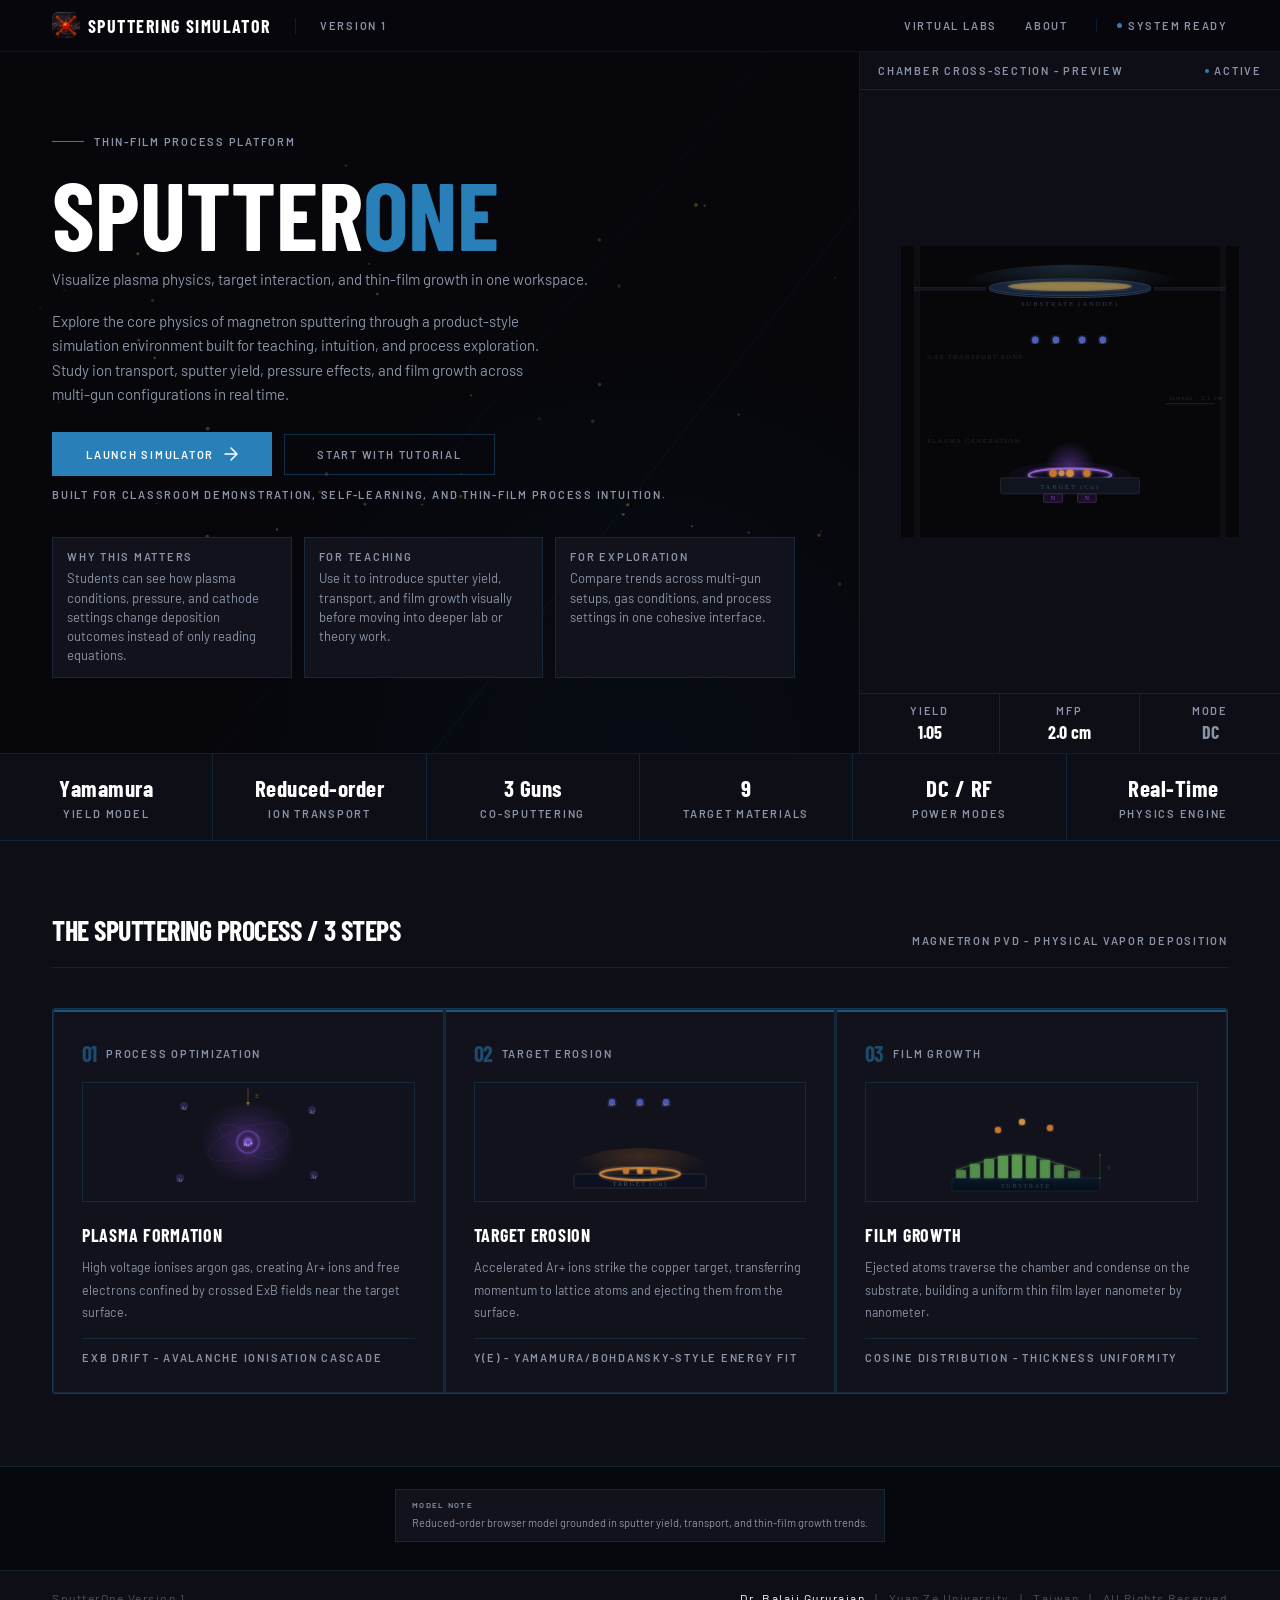
==== commit 9d9cae14: "Update index.html" ====
--- a/index.html
+++ b/index.html
@@ -1621,7 +1621,7 @@
             <!-- -- LIVE CHAMBER PANEL -- -->
             <div class="hero-right">
                 <div class="hr-header">
-                    <div class="hr-title">Chamber Cross-Section - Live Preview</div>
+                    <div class="hr-title">Chamber Cross-Section - Preview</div>
                     <div class="hr-live">
                         <div class="hr-live-dot"></div>Active
                     </div>
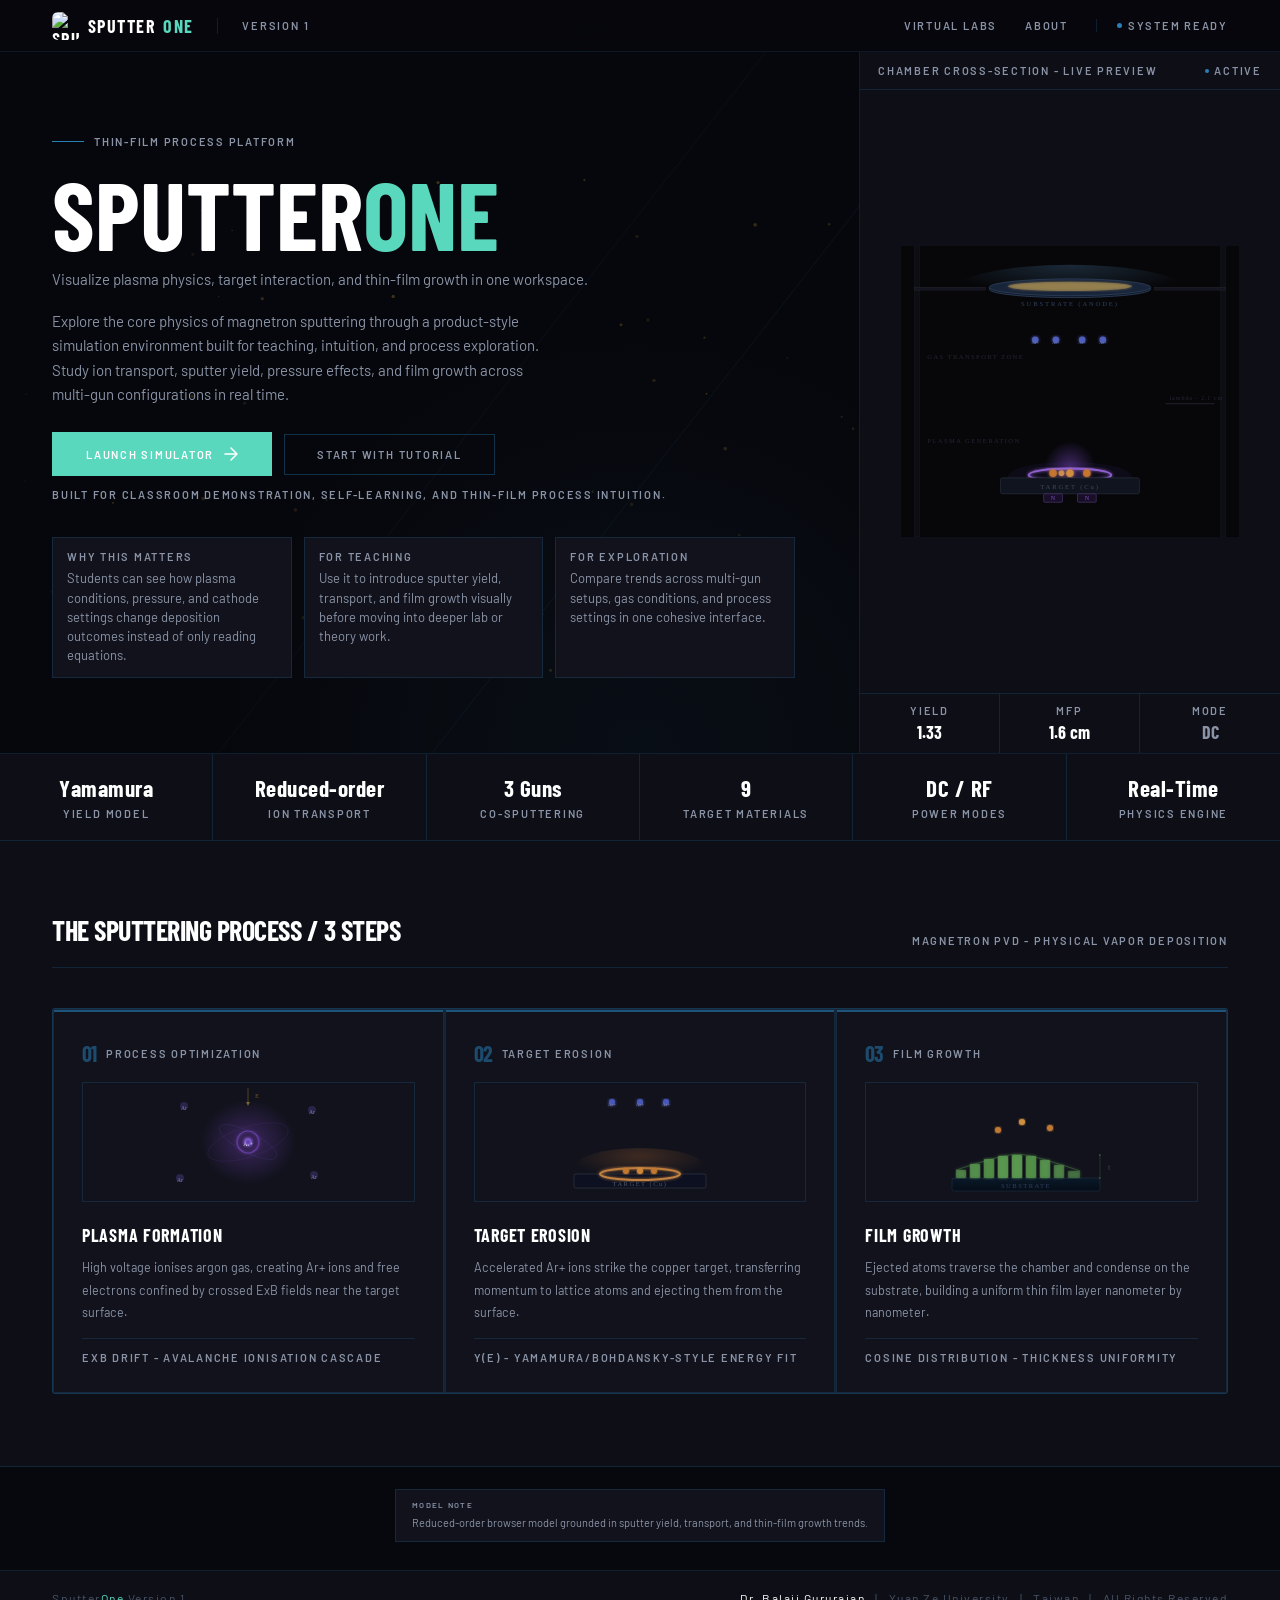
==== commit 843e191a: "Add files via upload" ====
--- a/index.html
+++ b/index.html
@@ -2,13 +2,13 @@
 <html lang="en">
 
 <head>
-    <meta charset="UTF-8">
-    <meta name="viewport" content="width=device-width, initial-scale=1.0">
-    <title>Sputtering Simulator - Dr. Balaji Gururajan | YZU Taiwan</title>
-    <link href="https://fonts.googleapis.com/css2?family=Barlow:ital,wght@0,300;0,400;0,500;0,600;1,400&family=Barlow+Condensed:wght@600;700&display=swap" rel="stylesheet">
-    
-
-    <style>
+    <meta charset="UTF-8">
+    <meta name="viewport" content="width=device-width, initial-scale=1.0">
+    <title>Sputtering Simulator - Dr. Balaji Gururajan | YZU Taiwan</title>
+    <link href="https://fonts.googleapis.com/css2?family=Barlow:ital,wght@0,300;0,400;0,500;0,600;1,400&family=Barlow+Condensed:wght@600;700&display=swap" rel="stylesheet">
+    
+
+    <style>
         html {
             color-scheme: dark;
         }
@@ -26,36 +26,37 @@
             height: 100%;
         }
 
-        :root {
-            --bg-deep: #07080D;
-            --bg-section: #0D0E16;
-            --bg-card: #11121C;
-            --accent: #2980B9;
-            --border: rgba(41, 128, 185, 0.20);
-            --white: #FFFFFF;
-            --grey: #8A94A6;
-            --grey-dim: #4A5568;
-
-            --black: var(--bg-deep);
-            --deep: var(--bg-section);
-            --panel: var(--bg-card);
-            --bhi: rgba(255, 255, 255, 0.12);
-            --gold: var(--accent);
-            --gold-lt: var(--accent);
-            --gold-dk: var(--accent);
-            --amber: var(--accent);
-            --grey1: var(--grey);
-            --grey2: var(--grey);
-            --grey3: var(--grey-dim);
-            --page-pad: 52px;
-            --body-size: 15px;
-            --label-size: 10px;
-            --card-radius: 10px;
-
-            --sans: 'Barlow', 'Segoe UI', 'Helvetica Neue', Arial, sans-serif;
-            --cond: 'Barlow Condensed', 'Arial Narrow', 'Bahnschrift SemiCondensed', sans-serif;
-            --mono: 'Barlow', 'Segoe UI', 'Helvetica Neue', Arial, sans-serif;
-        }
+        :root {
+            --bg-deep: #07080D;
+            --bg-section: #0D0E16;
+            --bg-card: #11121C;
+            --accent: #2980B9;
+            --brand-mint: #5AD8BE;
+            --border: rgba(41, 128, 185, 0.20);
+            --white: #FFFFFF;
+            --grey: #8A94A6;
+            --grey-dim: #4A5568;
+
+            --black: var(--bg-deep);
+            --deep: var(--bg-section);
+            --panel: var(--bg-card);
+            --bhi: rgba(255, 255, 255, 0.12);
+            --gold: var(--accent);
+            --gold-lt: var(--accent);
+            --gold-dk: var(--accent);
+            --amber: var(--accent);
+            --grey1: var(--grey);
+            --grey2: var(--grey);
+            --grey3: var(--grey-dim);
+            --page-pad: 52px;
+            --body-size: 15px;
+            --label-size: 10px;
+            --card-radius: 10px;
+
+            --sans: 'Barlow', 'Segoe UI', 'Helvetica Neue', Arial, sans-serif;
+            --cond: 'Barlow Condensed', 'Arial Narrow', 'Bahnschrift SemiCondensed', sans-serif;
+            --mono: 'Barlow', 'Segoe UI', 'Helvetica Neue', Arial, sans-serif;
+        }
 
         body {
             background: var(--black);
@@ -81,13 +82,13 @@
             z-index: 1;
             pointer-events: none;
             background:
-                radial-gradient(ellipse 70% 60% at 50% 50%,
-                    transparent 30%, rgba(35, 37, 42, 0.76) 100%),
-                linear-gradient(180deg,
-                    rgba(35, 37, 42, 0.46) 0%,
-                    transparent 12%,
-                    transparent 88%,
-                    rgba(35, 37, 42, 0.72) 100%);
+                radial-gradient(ellipse 70% 60% at 50% 50%,
+                    transparent 30%, rgba(35, 37, 42, 0.76) 100%),
+                linear-gradient(180deg,
+                    rgba(35, 37, 42, 0.46) 0%,
+                    transparent 12%,
+                    transparent 88%,
+                    rgba(35, 37, 42, 0.72) 100%);
         }
 
         /* -- PAGE -- */
@@ -99,7 +100,9 @@
             min-height: 100vh;
         }
 
-        /* ---------------------------- NAV BAR---------------------------- */
+        /* ----------------------------
+   NAV BAR
+---------------------------- */
         #nav {
             display: flex;
             align-items: center;
@@ -107,7 +110,7 @@
             padding: 0 var(--page-pad);
             height: 52px;
             border-bottom: 1px solid var(--border);
-            background: rgba(35, 36, 40, 0.90);
+            background: rgba(35, 36, 40, 0.90);
             backdrop-filter: blur(16px);
             flex-shrink: 0;
             position: sticky;
@@ -200,7 +203,9 @@
             }
         }
 
-        /* ----------------------------HERO SECTION---------------------------- */
+        /* ----------------------------
+   HERO SECTION
+---------------------------- */
         #hero {
             display: grid;
             grid-template-columns: minmax(0, 1.08fr) 420px;
@@ -272,7 +277,7 @@
         }
 
         .hero-title .line-thin::before {
-            content: "Visualize plasma physics, target interaction, and thin-film growth in one workspace.";
+            content: "Visualize plasma physics, target interaction, and thin-film growth in one workspace.";
             font-size: 0.62em;
             line-height: 1.18;
             color: var(--grey1);
@@ -296,11 +301,11 @@
         }
 
         /* Formula box */
-        .formula-box {
-            border: 1px solid rgba(77, 183, 255, 0.24);
-            border-left: 2px solid var(--gold-dk);
-            background: rgba(77, 183, 255, 0.06);
-            padding: 16px 22px;
+        .formula-box {
+            border: 1px solid rgba(77, 183, 255, 0.24);
+            border-left: 2px solid var(--gold-dk);
+            background: rgba(77, 183, 255, 0.06);
+            padding: 16px 22px;
             border-radius: 8px;
             margin-bottom: 28px;
             opacity: 0;
@@ -327,7 +332,7 @@
         }
 
         .hero-left .formula-eq::before {
-          content: "Reduced-order browser model grounded in a Yamamura/Bohdansky-style yield fit, reduced-order ion transport, and mean-free-path trends.";
+          content: "Reduced-order browser model grounded in a Yamamura/Bohdansky-style yield fit, reduced-order ion transport, and mean-free-path trends.";
             font-size: 12.5px;
         }
 
@@ -341,30 +346,30 @@
             animation: fadeUp 0.8s 0.35s ease forwards;
         }
 
-        .btn-launch {
-            font-family: var(--mono);
-            font-size: 10px;
-            font-weight: 500;
-            letter-spacing: 2px;
-            text-transform: uppercase;
-            padding: 14px 32px;
-            background: var(--gold);
-            color: #000;
-            border: none;
-            border-radius: 8px;
+        .btn-launch {
+            font-family: var(--mono);
+            font-size: 10px;
+            font-weight: 500;
+            letter-spacing: 2px;
+            text-transform: uppercase;
+            padding: 14px 32px;
+            background: var(--brand-mint);
+            color: #000;
+            border: none;
+            border-radius: 8px;
             cursor: pointer;
             text-decoration: none;
             display: flex;
             align-items: center;
             gap: 10px;
             transition: all 0.2s ease;
-        }
-
-        .btn-launch:hover {
-            background: var(--gold-lt);
-            transform: translateY(-1px);
-            box-shadow: 0 8px 28px rgba(77, 183, 255, 0.18);
-        }
+        }
+
+        .btn-launch:hover {
+            background: #77E3CF;
+            transform: translateY(-1px);
+            box-shadow: 0 8px 28px rgba(90, 216, 190, 0.18);
+        }
 
         .btn-launch svg {
             transition: transform 0.2s;
@@ -474,12 +479,12 @@
             color: var(--grey1);
         }
 
-        .author-init {
+        .author-init {
             width: 38px;
             height: 38px;
             border-radius: 2px;
             border: 1px solid var(--gold-dk);
-            background: rgba(77, 183, 255, 0.09);
+            background: rgba(77, 183, 255, 0.09);
             display: flex;
             align-items: center;
             justify-content: center;
@@ -776,9 +781,9 @@
             border-right: none;
         }
 
-        .mc:hover {
-            background: rgba(77, 183, 255, 0.05);
-        }
+        .mc:hover {
+            background: rgba(77, 183, 255, 0.05);
+        }
 
         .mc-v {
             font-family: var(--cond);
@@ -860,9 +865,9 @@
             position: relative;
         }
 
-        .pc:hover {
-            background: rgba(40, 43, 49, 0.98);
-        }
+        .pc:hover {
+            background: rgba(40, 43, 49, 0.98);
+        }
 
         .pc::before {
             content: '';
@@ -1118,422 +1123,422 @@
             color: var(--grey3);
         }
 
-        .ft-hi {
-            color: var(--gold-lt);
-        }
-
-        .model-note-compact {
-            max-width: 620px;
-            margin: 22px auto 28px;
-            padding: 10px 16px;
-        }
-
-        .model-note-compact .formula-tag {
-            font-size: 8px;
-            margin-bottom: 4px;
-        }
-
-        .model-note-compact .formula-eq {
-            font-size: 11px;
-            line-height: 1.55;
-            color: var(--grey2);
-        }
-
-        /* ----------------------------
-   MODERN DARK REDESIGN OVERRIDES
----------------------------- */
-        :root {
-            --bg-deep: #07080D;
-            --bg-section: #0D0E16;
-            --bg-card: #11121C;
-            --accent: #2980B9;
-            --border: rgba(41, 128, 185, 0.20);
-            --white: #FFFFFF;
-            --grey: #8A94A6;
-            --grey-dim: #4A5568;
-
-            --black: var(--bg-deep);
-            --deep: var(--bg-section);
-            --panel: var(--bg-card);
-            --bhi: rgba(255, 255, 255, 0.12);
-            --gold: var(--accent);
-            --gold-lt: var(--accent);
-            --gold-dk: var(--accent);
-            --amber: var(--accent);
-            --grey1: var(--grey);
-            --grey2: var(--grey);
-            --grey3: var(--grey-dim);
-            --sans: 'Barlow', 'Segoe UI', 'Helvetica Neue', Arial, sans-serif;
-            --cond: 'Barlow Condensed', 'Arial Narrow', 'Bahnschrift SemiCondensed', sans-serif;
-            --mono: 'Barlow', 'Segoe UI', 'Helvetica Neue', Arial, sans-serif;
-            --card-radius: 0;
-        }
-
-        html,
-        body {
-            background: var(--bg-deep);
-            color: var(--white);
-            font-family: var(--sans);
-            font-size: 15px;
-        }
-
-        #vignette {
-            background:
-                radial-gradient(circle at 50% 100%, rgba(41, 128, 185, 0.08), transparent 42%),
-                linear-gradient(180deg, rgba(7, 8, 13, 0.16), transparent 20%, transparent 82%, rgba(7, 8, 13, 0.72));
-        }
-
-        #nav {
-            background: rgba(7, 8, 13, 0.58);
-            backdrop-filter: blur(10px);
-            border-bottom: 1px solid rgba(41, 128, 185, 0.15);
-        }
-
-        .nav-logo {
-            font-family: var(--cond);
-            font-size: 18px;
-            font-weight: 700;
-            letter-spacing: 0.08em;
-            color: var(--white);
-        }
-
-        .nav-tag,
-        .nav-status,
-        .nav-link {
-            font-family: var(--sans);
-            font-size: 11px;
-            font-weight: 600;
-            letter-spacing: 0.16em;
-            text-transform: uppercase;
-            color: var(--grey);
-        }
-
-        .nav-link:hover {
-            color: var(--white);
-            transition: color 0.25s;
-        }
-
-        .status-dot,
-        .hr-live-dot {
-            background: var(--accent);
-        }
-
-        #hero {
-            min-height: clamp(620px, 78vh, 760px);
-            position: relative;
-            overflow: hidden;
-            background:
-                radial-gradient(circle at 50% 100%, rgba(41, 128, 185, 0.08), transparent 44%),
-                var(--bg-deep);
-        }
-
-        #hero::before,
-        #hero::after {
-            content: '';
-            position: absolute;
-            left: -12vw;
-            right: -12vw;
-            height: 1px;
-            background: rgba(41, 128, 185, 0.08);
-            transform: rotate(128deg);
-            transform-origin: center;
-            z-index: 0;
-        }
-
-        #hero::before {
-            top: 23%;
-        }
-
-        #hero::after {
-            top: 62%;
-        }
-
-        #hero-particles {
-            position: absolute;
-            inset: 0;
-            width: 100%;
-            height: 100%;
-            z-index: 0;
-            pointer-events: none;
-        }
-
-        .hero-left,
-        .hero-right {
-            position: relative;
-            z-index: 1;
-        }
-
-        .hero-left {
-            background: transparent;
-            padding-top: 48px;
-            padding-bottom: 40px;
-        }
-
-        .hero-title {
-            font-family: var(--cond);
-            font-size: clamp(48px, 8vw, 96px);
-            font-weight: 700;
-            letter-spacing: 0;
-            line-height: 0.9;
-            text-transform: uppercase;
-            color: var(--white);
-            margin-bottom: 18px;
-        }
-
-        .hero-title .line-gold,
-        .ps-title span,
-        .mc-v.g,
-        .ft-hi {
-            color: var(--white);
-        }
-
-        .hero-title .title-one {
-            color: var(--accent);
-        }
-
-        .hero-title .line-thin::before,
-        .hero-desc,
-        .hero-desc strong {
-            font-family: var(--sans);
-            font-size: 15px;
-            font-weight: 400;
-            line-height: 1.62;
-            color: var(--grey);
-        }
-
-        .hl-label {
-            margin-bottom: 22px;
-        }
-
-        .hero-desc {
-            margin-bottom: 26px;
-        }
-
-        .hl-label-text,
-        .formula-tag,
-        .hero-cta-note,
-        .hero-why-label,
-        .hero-trust-chip,
-        .hr-title,
-        .hr-live,
-        .hm-label,
-        .mc-u,
-        .ps-sub,
-        .pc-num,
-        .pc-eq {
-            font-family: var(--sans);
-            font-weight: 600;
-            font-size: 11px;
-            letter-spacing: 0.16em;
-            text-transform: uppercase;
-            color: var(--grey);
-        }
-
-        .hero-left .formula-eq::before,
-        .hero-why-copy,
-        .pc-text {
-            font-family: var(--sans);
-            font-weight: 400;
-            color: var(--grey);
-        }
-
-        .formula-box,
-        .hero-why-card,
-        .pc,
-        .pc-diagram {
-            background: var(--bg-card);
-            border: 1px solid rgba(41, 128, 185, 0.20);
-            border-radius: 0;
-        }
-
-        .hero-why-card {
-            transition: background 0.25s, border-color 0.25s;
-            padding: 12px 14px 11px;
-        }
-
-        .hero-why-card:hover {
-            background: #161828;
-            border-top-color: var(--accent);
-        }
-
-        .btn-launch,
-        .btn-outline {
-            font-family: var(--sans);
-            font-size: 11px;
-            font-weight: 600;
-            letter-spacing: 0.16em;
-            text-transform: uppercase;
-            padding: 13px 32px;
-            border-radius: 0;
-            transition: all 0.28s ease;
-        }
-
-        .hero-cta {
-            margin-bottom: 12px;
-        }
-
-        .hero-cta-note {
-            margin-bottom: 18px;
-        }
-
-        .hero-why {
-            margin-top: 18px;
-        }
-
-        .hero-why-label {
-            margin-bottom: 6px;
-        }
-
-        .hero-why-copy {
-            line-height: 1.48;
-        }
-
-        .btn-launch {
-            background: var(--accent);
-            color: var(--white);
-            border: 2px solid var(--accent);
-        }
-
-        .btn-launch:hover {
-            background: transparent;
-            border: 2px solid var(--accent);
-            color: var(--accent);
-            box-shadow: none;
-        }
-
-        .btn-outline {
-            background: transparent;
-            border: 1px solid rgba(41, 128, 185, 0.35);
-            color: var(--grey);
-        }
-
-        .btn-outline:hover {
-            border-color: rgba(41, 128, 185, 0.70);
-            color: var(--white);
-        }
-
-        .hero-right,
-        #process,
-        #footer {
-            background: var(--bg-section);
-        }
-
-        .hr-header {
-            padding: 12px 18px;
-        }
-
-        .chamber-svg-wrap {
-            padding: 10px 18px;
-        }
-
-        .chamber-svg-wrap svg {
-            width: min(88%, 430px);
-            height: auto;
-        }
-
-        .hm-cell {
-            padding: 10px 14px;
-        }
-
-        #metrics {
-            background: var(--bg-section);
-        }
-
-        .hm-val,
-        .mc-v,
-        .ps-title,
-        .pc-title {
-            font-family: var(--cond);
-            font-weight: 700;
-            color: var(--white);
-        }
-
-        .hm-val {
-            font-size: 18px;
-        }
-
-        .mc-v {
-            font-size: clamp(18px, 1.8vw, 28px);
-        }
-
-        .pc-title {
-            font-size: 18px;
-            letter-spacing: 0.04em;
-        }
-
-        .pc {
-            transition: background 0.25s, border-color 0.25s;
-        }
-
-        .pc:hover {
-            background: #161828;
-            border-top-color: var(--accent);
-        }
-
-        .pc::before {
-            background: var(--accent);
-        }
-
-        .pc-num span {
-            color: rgba(41, 128, 185, 0.52);
-        }
-
-        #footer {
-            border-top: 1px solid rgba(41, 128, 185, 0.15);
-        }
-
-        .ft-l,
-        .ft-r {
-            font-family: var(--sans);
-            font-weight: 400;
-            font-size: 12px;
-            color: var(--grey-dim);
-        }
-
-        @media (max-width: 768px) {
-            #nav {
-                padding: 0 20px;
-            }
-
-            .nav-tag,
-            .nav-status {
-                display: none;
-            }
-
-            .nav-right {
-                gap: 14px;
-            }
-
-            .hero-left {
-                padding: 56px 24px 48px;
-            }
-
-            .hero-cta {
-                align-items: stretch;
-                flex-direction: column;
-            }
-
-            .btn-launch,
-            .btn-outline {
-                justify-content: center;
-            }
-
-            #metrics,
-            .ps-grid {
-                grid-template-columns: 1fr;
-            }
-
-            #process {
-                padding: 56px 24px;
-            }
-
-            .ps-head {
-                align-items: flex-start;
-                flex-direction: column;
-                gap: 12px;
-            }
-        }
-    </style>
+        .ft-hi {
+            color: var(--gold-lt);
+        }
+
+        .model-note-compact {
+            max-width: 620px;
+            margin: 22px auto 28px;
+            padding: 10px 16px;
+        }
+
+        .model-note-compact .formula-tag {
+            font-size: 8px;
+            margin-bottom: 4px;
+        }
+
+        .model-note-compact .formula-eq {
+            font-size: 11px;
+            line-height: 1.55;
+            color: var(--grey2);
+        }
+
+        /* ----------------------------
+   MODERN DARK REDESIGN OVERRIDES
+---------------------------- */
+        :root {
+            --bg-deep: #07080D;
+            --bg-section: #0D0E16;
+            --bg-card: #11121C;
+            --accent: #2980B9;
+            --border: rgba(41, 128, 185, 0.20);
+            --white: #FFFFFF;
+            --grey: #8A94A6;
+            --grey-dim: #4A5568;
+
+            --black: var(--bg-deep);
+            --deep: var(--bg-section);
+            --panel: var(--bg-card);
+            --bhi: rgba(255, 255, 255, 0.12);
+            --gold: var(--accent);
+            --gold-lt: var(--accent);
+            --gold-dk: var(--accent);
+            --amber: var(--accent);
+            --grey1: var(--grey);
+            --grey2: var(--grey);
+            --grey3: var(--grey-dim);
+            --sans: 'Barlow', 'Segoe UI', 'Helvetica Neue', Arial, sans-serif;
+            --cond: 'Barlow Condensed', 'Arial Narrow', 'Bahnschrift SemiCondensed', sans-serif;
+            --mono: 'Barlow', 'Segoe UI', 'Helvetica Neue', Arial, sans-serif;
+            --card-radius: 0;
+        }
+
+        html,
+        body {
+            background: var(--bg-deep);
+            color: var(--white);
+            font-family: var(--sans);
+            font-size: 15px;
+        }
+
+        #vignette {
+            background:
+                radial-gradient(circle at 50% 100%, rgba(41, 128, 185, 0.08), transparent 42%),
+                linear-gradient(180deg, rgba(7, 8, 13, 0.16), transparent 20%, transparent 82%, rgba(7, 8, 13, 0.72));
+        }
+
+        #nav {
+            background: rgba(7, 8, 13, 0.58);
+            backdrop-filter: blur(10px);
+            border-bottom: 1px solid rgba(41, 128, 185, 0.15);
+        }
+
+        .nav-logo {
+            font-family: var(--cond);
+            font-size: 18px;
+            font-weight: 700;
+            letter-spacing: 0.08em;
+            color: var(--white);
+        }
+
+        .nav-tag,
+        .nav-status,
+        .nav-link {
+            font-family: var(--sans);
+            font-size: 11px;
+            font-weight: 600;
+            letter-spacing: 0.16em;
+            text-transform: uppercase;
+            color: var(--grey);
+        }
+
+        .nav-link:hover {
+            color: var(--white);
+            transition: color 0.25s;
+        }
+
+        .status-dot,
+        .hr-live-dot {
+            background: var(--accent);
+        }
+
+        #hero {
+            min-height: clamp(620px, 78vh, 760px);
+            position: relative;
+            overflow: hidden;
+            background:
+                radial-gradient(circle at 50% 100%, rgba(41, 128, 185, 0.08), transparent 44%),
+                var(--bg-deep);
+        }
+
+        #hero::before,
+        #hero::after {
+            content: '';
+            position: absolute;
+            left: -12vw;
+            right: -12vw;
+            height: 1px;
+            background: rgba(41, 128, 185, 0.08);
+            transform: rotate(128deg);
+            transform-origin: center;
+            z-index: 0;
+        }
+
+        #hero::before {
+            top: 23%;
+        }
+
+        #hero::after {
+            top: 62%;
+        }
+
+        #hero-particles {
+            position: absolute;
+            inset: 0;
+            width: 100%;
+            height: 100%;
+            z-index: 0;
+            pointer-events: none;
+        }
+
+        .hero-left,
+        .hero-right {
+            position: relative;
+            z-index: 1;
+        }
+
+        .hero-left {
+            background: transparent;
+            padding-top: 48px;
+            padding-bottom: 40px;
+        }
+
+        .hero-title {
+            font-family: var(--cond);
+            font-size: clamp(48px, 8vw, 96px);
+            font-weight: 700;
+            letter-spacing: 0;
+            line-height: 0.9;
+            text-transform: uppercase;
+            color: var(--white);
+            margin-bottom: 18px;
+        }
+
+        .hero-title .line-gold,
+        .ps-title span,
+        .mc-v.g,
+        .ft-hi {
+            color: var(--white);
+        }
+
+        .hero-title .title-one {
+            color: var(--brand-mint);
+        }
+
+        .hero-title .line-thin::before,
+        .hero-desc,
+        .hero-desc strong {
+            font-family: var(--sans);
+            font-size: 15px;
+            font-weight: 400;
+            line-height: 1.62;
+            color: var(--grey);
+        }
+
+        .hl-label {
+            margin-bottom: 22px;
+        }
+
+        .hero-desc {
+            margin-bottom: 26px;
+        }
+
+        .hl-label-text,
+        .formula-tag,
+        .hero-cta-note,
+        .hero-why-label,
+        .hero-trust-chip,
+        .hr-title,
+        .hr-live,
+        .hm-label,
+        .mc-u,
+        .ps-sub,
+        .pc-num,
+        .pc-eq {
+            font-family: var(--sans);
+            font-weight: 600;
+            font-size: 11px;
+            letter-spacing: 0.16em;
+            text-transform: uppercase;
+            color: var(--grey);
+        }
+
+        .hero-left .formula-eq::before,
+        .hero-why-copy,
+        .pc-text {
+            font-family: var(--sans);
+            font-weight: 400;
+            color: var(--grey);
+        }
+
+        .formula-box,
+        .hero-why-card,
+        .pc,
+        .pc-diagram {
+            background: var(--bg-card);
+            border: 1px solid rgba(41, 128, 185, 0.20);
+            border-radius: 0;
+        }
+
+        .hero-why-card {
+            transition: background 0.25s, border-color 0.25s;
+            padding: 12px 14px 11px;
+        }
+
+        .hero-why-card:hover {
+            background: #161828;
+            border-top-color: var(--accent);
+        }
+
+        .btn-launch,
+        .btn-outline {
+            font-family: var(--sans);
+            font-size: 11px;
+            font-weight: 600;
+            letter-spacing: 0.16em;
+            text-transform: uppercase;
+            padding: 13px 32px;
+            border-radius: 0;
+            transition: all 0.28s ease;
+        }
+
+        .hero-cta {
+            margin-bottom: 12px;
+        }
+
+        .hero-cta-note {
+            margin-bottom: 18px;
+        }
+
+        .hero-why {
+            margin-top: 18px;
+        }
+
+        .hero-why-label {
+            margin-bottom: 6px;
+        }
+
+        .hero-why-copy {
+            line-height: 1.48;
+        }
+
+        .btn-launch {
+            background: var(--brand-mint);
+            color: var(--white);
+            border: 2px solid var(--brand-mint);
+        }
+
+        .btn-launch:hover {
+            background: transparent;
+            border: 2px solid var(--brand-mint);
+            color: var(--brand-mint);
+            box-shadow: none;
+        }
+
+        .btn-outline {
+            background: transparent;
+            border: 1px solid rgba(41, 128, 185, 0.35);
+            color: var(--grey);
+        }
+
+        .btn-outline:hover {
+            border-color: rgba(41, 128, 185, 0.70);
+            color: var(--white);
+        }
+
+        .hero-right,
+        #process,
+        #footer {
+            background: var(--bg-section);
+        }
+
+        .hr-header {
+            padding: 12px 18px;
+        }
+
+        .chamber-svg-wrap {
+            padding: 10px 18px;
+        }
+
+        .chamber-svg-wrap svg {
+            width: min(88%, 430px);
+            height: auto;
+        }
+
+        .hm-cell {
+            padding: 10px 14px;
+        }
+
+        #metrics {
+            background: var(--bg-section);
+        }
+
+        .hm-val,
+        .mc-v,
+        .ps-title,
+        .pc-title {
+            font-family: var(--cond);
+            font-weight: 700;
+            color: var(--white);
+        }
+
+        .hm-val {
+            font-size: 18px;
+        }
+
+        .mc-v {
+            font-size: clamp(18px, 1.8vw, 28px);
+        }
+
+        .pc-title {
+            font-size: 18px;
+            letter-spacing: 0.04em;
+        }
+
+        .pc {
+            transition: background 0.25s, border-color 0.25s;
+        }
+
+        .pc:hover {
+            background: #161828;
+            border-top-color: var(--accent);
+        }
+
+        .pc::before {
+            background: var(--accent);
+        }
+
+        .pc-num span {
+            color: rgba(41, 128, 185, 0.52);
+        }
+
+        #footer {
+            border-top: 1px solid rgba(41, 128, 185, 0.15);
+        }
+
+        .ft-l,
+        .ft-r {
+            font-family: var(--sans);
+            font-weight: 400;
+            font-size: 12px;
+            color: var(--grey-dim);
+        }
+
+        @media (max-width: 768px) {
+            #nav {
+                padding: 0 20px;
+            }
+
+            .nav-tag,
+            .nav-status {
+                display: none;
+            }
+
+            .nav-right {
+                gap: 14px;
+            }
+
+            .hero-left {
+                padding: 56px 24px 48px;
+            }
+
+            .hero-cta {
+                align-items: stretch;
+                flex-direction: column;
+            }
+
+            .btn-launch,
+            .btn-outline {
+                justify-content: center;
+            }
+
+            #metrics,
+            .ps-grid {
+                grid-template-columns: 1fr;
+            }
+
+            #process {
+                padding: 56px 24px;
+            }
+
+            .ps-head {
+                align-items: flex-start;
+                flex-direction: column;
+                gap: 12px;
+            }
+        }
+    </style>
 </head>
 
 <body>
@@ -1546,16 +1551,16 @@
         <!-- -- NAV -- -->
         <nav id="nav">
             <div class="nav-left">
-                <div class="nav-logo">
-                    <img src="sputterone-icon.png" alt="SputterOne" style="width:28px;height:28px;object-fit:contain;border-radius:6px;display:block;">
-                    Sputtering Simulator
-                </div>
+                <div class="nav-logo">
+                    <img src="img/sputterone-icon.png" alt="SputterOne" style="width:28px;height:28px;object-fit:contain;border-radius:6px;display:block;">
+                    Sputter<span style="color:#5AD8BE;">One</span>
+                </div>
                 <div class="nav-logo-sep"></div>
-                <div class="nav-tag">Version 1</div>
+                <div class="nav-tag">Version 1</div>
             </div>
             <div class="nav-right">
-        <a href="labs.html" class="nav-link">Virtual Labs</a>
-        <a href="about.html" class="nav-link" data-lang-key="about">About</a>
+        <a href="labs.html" class="nav-link">Virtual Labs</a>
+        <a href="about.html" class="nav-link" data-lang-key="about">About</a>
                 <div class="nav-status">
                     <div class="status-dot"></div>
                     System Ready
@@ -1563,20 +1568,20 @@
             </div>
         </nav>
 
-        <!-- -- HERO -- -->
-        <section id="hero">
-            <canvas id="hero-particles" aria-hidden="true"></canvas>
-
-            <div class="hero-left">
+        <!-- -- HERO -- -->
+        <section id="hero">
+            <canvas id="hero-particles" aria-hidden="true"></canvas>
+
+            <div class="hero-left">
 
                 <div class="hl-label">
                     <div class="hl-label-line"></div>
-                    <div class="hl-label-text" data-lang-key="landing-hero-label">Thin-Film Process Platform</div>
+                    <div class="hl-label-text" data-lang-key="landing-hero-label">Thin-Film Process Platform</div>
                 </div>
 
                 <h1 class="hero-title">
-                    <span class="line-gold" data-lang-key="landing-hero-title-1">Sputter<span class="title-one">One</span></span>
-                    <span data-lang-key="landing-hero-title-2"></span>
+                    <span class="line-gold" data-lang-key="landing-hero-title-1">Sputter<span class="title-one">One</span></span>
+                    <span data-lang-key="landing-hero-title-2"></span>
                     <span class="line-thin" data-lang-key="landing-hero-title-3">Plasma Physics - Thin Film
                         Deposition</span>
                 </h1>
@@ -1585,15 +1590,15 @@
                     Explore the core physics of <strong>magnetron sputtering</strong> through a product-style simulation environment built for teaching, intuition, and process exploration. Study ion transport, sputter yield, pressure effects, and film growth across multi-gun configurations in real time.
                 </p>
 
-                <div class="hero-cta">
-              <a href="simulator.html" class="btn-launch">
+                <div class="hero-cta">
+              <a href="simulator.html" class="btn-launch">
                         <span data-lang-key="landing-btn-launch">Launch Simulator</span>
                         <svg width="14" height="14" viewBox="0 0 14 14" fill="none">
                             <path d="M1 7h12M7 1l6 6-6 6" stroke="currentColor" stroke-width="1.5"
                                 stroke-linecap="round" stroke-linejoin="round" />
                         </svg>
                     </a>
-              <a href="tutorial.html" class="btn-outline">
+              <a href="tutorial.html" class="btn-outline">
                         <span data-lang-key="landing-btn-tutorial">Start with Tutorial</span>
                     </a>
                 </div>
@@ -1621,7 +1626,7 @@
             <!-- -- LIVE CHAMBER PANEL -- -->
             <div class="hero-right">
                 <div class="hr-header">
-                    <div class="hr-title">Chamber Cross-Section - Preview</div>
+                    <div class="hr-title">Chamber Cross-Section - Live Preview</div>
                     <div class="hr-live">
                         <div class="hr-live-dot"></div>Active
                     </div>
@@ -1772,16 +1777,16 @@
 
         <!-- -- METRICS STRIP -- -->
         <div id="metrics">
-            <div class="mc"><span class="mc-v g">Yamamura</span><span class="mc-u">Yield Model</span></div>
-            <div class="mc"><span class="mc-v">Reduced-order</span><span class="mc-u">Ion Transport</span></div>
+            <div class="mc"><span class="mc-v g">Yamamura</span><span class="mc-u">Yield Model</span></div>
+            <div class="mc"><span class="mc-v">Reduced-order</span><span class="mc-u">Ion Transport</span></div>
             <div class="mc"><span class="mc-v g">3 Guns</span><span class="mc-u">Co-Sputtering</span></div>
-            <div class="mc"><span class="mc-v">9</span><span class="mc-u">Target Materials</span></div>
+            <div class="mc"><span class="mc-v">9</span><span class="mc-u">Target Materials</span></div>
             <div class="mc"><span class="mc-v g">DC / RF</span><span class="mc-u">Power Modes</span></div>
             <div class="mc"><span class="mc-v">Real-Time</span><span class="mc-u">Physics Engine</span></div>
-        </div>
-
-        <!-- -- PROCESS SECTION -- -->
-        <section id="process">
+        </div>
+
+        <!-- -- PROCESS SECTION -- -->
+        <section id="process">
             <div class="ps-head">
                 <div class="ps-title">The Sputtering Process <span>/ 3 Steps</span></div>
                 <div class="ps-sub">Magnetron PVD - Physical Vapor Deposition</div>
@@ -1897,7 +1902,7 @@
                     <div class="pc-title">Target Erosion</div>
                     <div class="pc-text">Accelerated Ar+ ions strike the copper target, transferring momentum to lattice
                         atoms and ejecting them from the surface.</div>
-                    <span class="pc-eq">Y(E) - Yamamura/Bohdansky-style energy fit</span>
+                    <span class="pc-eq">Y(E) - Yamamura/Bohdansky-style energy fit</span>
                 </div>
 
                 <!-- STEP 3 -->
@@ -1968,19 +1973,19 @@
                     <span class="pc-eq">Cosine distribution - Thickness uniformity</span>
                 </div>
 
-            </div>
-        </section>
-
-        <div class="formula-box model-note-compact">
-            <div class="formula-tag" data-lang-key="landing-formula-tag">Model Note</div>
-            <div class="formula-eq">
-                Reduced-order browser model grounded in sputter yield, transport, and thin-film growth trends.
-            </div>
-        </div>
-
-        <!-- -- FOOTER -- -->
-        <footer id="footer">
-            <div class="ft-l">SputterOne Version 1</div>
+            </div>
+        </section>
+
+        <div class="formula-box model-note-compact">
+            <div class="formula-tag" data-lang-key="landing-formula-tag">Model Note</div>
+            <div class="formula-eq">
+                Reduced-order browser model grounded in sputter yield, transport, and thin-film growth trends.
+            </div>
+        </div>
+
+        <!-- -- FOOTER -- -->
+        <footer id="footer">
+            <div class="ft-l">Sputter<span style="color:#5AD8BE;">One</span> Version 1</div>
             <div class="ft-r">
                 <span class="ft-hi">Dr. Balaji Gururajan</span>
                 <span class="ft-sep">|</span>
@@ -1995,10 +2000,10 @@
     </div>
 
     <script>
-        /* -----------------------------------------------
-           PARTICLE WAVE - pure canvas, no libraries
-           Cool blue technical palette
-        ----------------------------------------------- */
+        /* -----------------------------------------------
+           PARTICLE WAVE - pure canvas, no libraries
+           Cool blue technical palette
+        ----------------------------------------------- */
         const cvs = document.getElementById('cvs');
         const ctx = cvs.getContext('2d');
         let W, H, pts;
@@ -2008,15 +2013,15 @@
             H = cvs.height = window.innerHeight;
         }
 
-        // Colour palette - blue technical tones
-        const PAL = [
-            [41, 128, 185],
-            [72, 150, 205],
-            [110, 170, 215],
-            [80, 118, 155],
-            [138, 148, 170],
-            [74, 85, 104],
-        ];
+        // Colour palette - blue technical tones
+        const PAL = [
+            [41, 128, 185],
+            [72, 150, 205],
+            [110, 170, 215],
+            [80, 118, 155],
+            [138, 148, 170],
+            [74, 85, 104],
+        ];
 
         function mkParticle() {
             const col = PAL[Math.floor(Math.random() * PAL.length)];
@@ -2105,108 +2110,108 @@
         window.addEventListener('resize', () => { resize(); init(85); });
         resize();
         init(85);
-        loop();
-        setInterval(tick, 900);
-
-        (() => {
-            const hero = document.getElementById('hero');
-            const canvas = document.getElementById('hero-particles');
-            if (!hero || !canvas) return;
-
-            const hctx = canvas.getContext('2d');
-            const reducedMotion = window.matchMedia('(prefers-reduced-motion: reduce)').matches;
-            let hw = 0;
-            let hh = 0;
-            let particles = [];
-
-            function resizeHeroCanvas() {
-                const rect = hero.getBoundingClientRect();
-                hw = Math.max(1, Math.floor(rect.width));
-                hh = Math.max(1, Math.floor(rect.height));
-                const dpr = Math.min(window.devicePixelRatio || 1, 2);
-                canvas.width = Math.floor(hw * dpr);
-                canvas.height = Math.floor(hh * dpr);
-                canvas.style.width = hw + 'px';
-                canvas.style.height = hh + 'px';
-                hctx.setTransform(dpr, 0, 0, dpr, 0, 0);
-            }
-
-            function makeHeroParticle(initial = false) {
-                const band = Math.random();
-                const drift = 0.10 + Math.random() * 0.22;
-                return {
-                    x: initial ? Math.random() * hw : -20 - Math.random() * 120,
-                    yBase: hh * (0.18 + band * 0.68),
-                    vx: drift,
-                    r: 0.75 + Math.random() * 1.15,
-                    alpha: 0.14 + Math.random() * 0.18,
-                    phase: Math.random() * Math.PI * 2,
-                    amp: 10 + Math.random() * 38,
-                    waveRate: 0.006 + Math.random() * 0.012,
-                    waveSkew: 0.0014 + Math.random() * 0.0022,
-                    twinkle: Math.random() * Math.PI * 2
-                };
-            }
-
-            function resetHeroParticles() {
-                particles = Array.from({ length: 86 }, () => makeHeroParticle(true));
-            }
-
-            function drawStaticHeroParticles() {
-                hctx.clearRect(0, 0, hw, hh);
-                particles.forEach(p => {
-                    p.x = Math.random() * hw;
-                    p.y = hh * (0.18 + Math.random() * 0.72);
-                    hctx.beginPath();
-                    hctx.arc(p.x, p.y, p.r, 0, Math.PI * 2);
-                    hctx.fillStyle = `rgba(212,168,67,${p.alpha})`;
-                    hctx.fill();
-                });
-            }
-
-            function animateHeroParticles() {
-                hctx.fillStyle = 'rgba(7,8,13,0.22)';
-                hctx.fillRect(0, 0, hw, hh);
-
-                particles.forEach((p, i) => {
-                    p.x += p.vx;
-                    p.phase += p.waveRate;
-                    p.twinkle += 0.012;
-                    const y = p.yBase + Math.sin(p.phase + p.x * p.waveSkew) * p.amp;
-                    const edgeFade = Math.min(1, p.x / 160, (hw + 80 - p.x) / 160);
-                    const alpha = p.alpha * Math.max(0, edgeFade) * (0.72 + Math.sin(p.twinkle) * 0.18);
-
-                    if (p.x > hw + 90) {
-                        particles[i] = makeHeroParticle();
-                        return;
-                    }
-
-                    hctx.beginPath();
-                    hctx.arc(p.x, y, p.r, 0, Math.PI * 2);
-                    hctx.fillStyle = `rgba(212,168,67,${alpha})`;
-                    hctx.fill();
-                });
-
-                requestAnimationFrame(animateHeroParticles);
-            }
-
-            window.addEventListener('resize', () => {
-                resizeHeroCanvas();
-                resetHeroParticles();
-                if (reducedMotion) drawStaticHeroParticles();
-            });
-
-            resizeHeroCanvas();
-            resetHeroParticles();
-            if (reducedMotion) {
-                drawStaticHeroParticles();
-            } else {
-                hctx.fillStyle = 'rgba(7,8,13,1)';
-                hctx.fillRect(0, 0, hw, hh);
-                requestAnimationFrame(animateHeroParticles);
-            }
-        })();
-    </script>
+        loop();
+        setInterval(tick, 900);
+
+        (() => {
+            const hero = document.getElementById('hero');
+            const canvas = document.getElementById('hero-particles');
+            if (!hero || !canvas) return;
+
+            const hctx = canvas.getContext('2d');
+            const reducedMotion = window.matchMedia('(prefers-reduced-motion: reduce)').matches;
+            let hw = 0;
+            let hh = 0;
+            let particles = [];
+
+            function resizeHeroCanvas() {
+                const rect = hero.getBoundingClientRect();
+                hw = Math.max(1, Math.floor(rect.width));
+                hh = Math.max(1, Math.floor(rect.height));
+                const dpr = Math.min(window.devicePixelRatio || 1, 2);
+                canvas.width = Math.floor(hw * dpr);
+                canvas.height = Math.floor(hh * dpr);
+                canvas.style.width = hw + 'px';
+                canvas.style.height = hh + 'px';
+                hctx.setTransform(dpr, 0, 0, dpr, 0, 0);
+            }
+
+            function makeHeroParticle(initial = false) {
+                const band = Math.random();
+                const drift = 0.10 + Math.random() * 0.22;
+                return {
+                    x: initial ? Math.random() * hw : -20 - Math.random() * 120,
+                    yBase: hh * (0.18 + band * 0.68),
+                    vx: drift,
+                    r: 0.75 + Math.random() * 1.15,
+                    alpha: 0.14 + Math.random() * 0.18,
+                    phase: Math.random() * Math.PI * 2,
+                    amp: 10 + Math.random() * 38,
+                    waveRate: 0.006 + Math.random() * 0.012,
+                    waveSkew: 0.0014 + Math.random() * 0.0022,
+                    twinkle: Math.random() * Math.PI * 2
+                };
+            }
+
+            function resetHeroParticles() {
+                particles = Array.from({ length: 86 }, () => makeHeroParticle(true));
+            }
+
+            function drawStaticHeroParticles() {
+                hctx.clearRect(0, 0, hw, hh);
+                particles.forEach(p => {
+                    p.x = Math.random() * hw;
+                    p.y = hh * (0.18 + Math.random() * 0.72);
+                    hctx.beginPath();
+                    hctx.arc(p.x, p.y, p.r, 0, Math.PI * 2);
+                    hctx.fillStyle = `rgba(212,168,67,${p.alpha})`;
+                    hctx.fill();
+                });
+            }
+
+            function animateHeroParticles() {
+                hctx.fillStyle = 'rgba(7,8,13,0.22)';
+                hctx.fillRect(0, 0, hw, hh);
+
+                particles.forEach((p, i) => {
+                    p.x += p.vx;
+                    p.phase += p.waveRate;
+                    p.twinkle += 0.012;
+                    const y = p.yBase + Math.sin(p.phase + p.x * p.waveSkew) * p.amp;
+                    const edgeFade = Math.min(1, p.x / 160, (hw + 80 - p.x) / 160);
+                    const alpha = p.alpha * Math.max(0, edgeFade) * (0.72 + Math.sin(p.twinkle) * 0.18);
+
+                    if (p.x > hw + 90) {
+                        particles[i] = makeHeroParticle();
+                        return;
+                    }
+
+                    hctx.beginPath();
+                    hctx.arc(p.x, y, p.r, 0, Math.PI * 2);
+                    hctx.fillStyle = `rgba(212,168,67,${alpha})`;
+                    hctx.fill();
+                });
+
+                requestAnimationFrame(animateHeroParticles);
+            }
+
+            window.addEventListener('resize', () => {
+                resizeHeroCanvas();
+                resetHeroParticles();
+                if (reducedMotion) drawStaticHeroParticles();
+            });
+
+            resizeHeroCanvas();
+            resetHeroParticles();
+            if (reducedMotion) {
+                drawStaticHeroParticles();
+            } else {
+                hctx.fillStyle = 'rgba(7,8,13,1)';
+                hctx.fillRect(0, 0, hw, hh);
+                requestAnimationFrame(animateHeroParticles);
+            }
+        })();
+    </script>
 </body>
 
 </html>
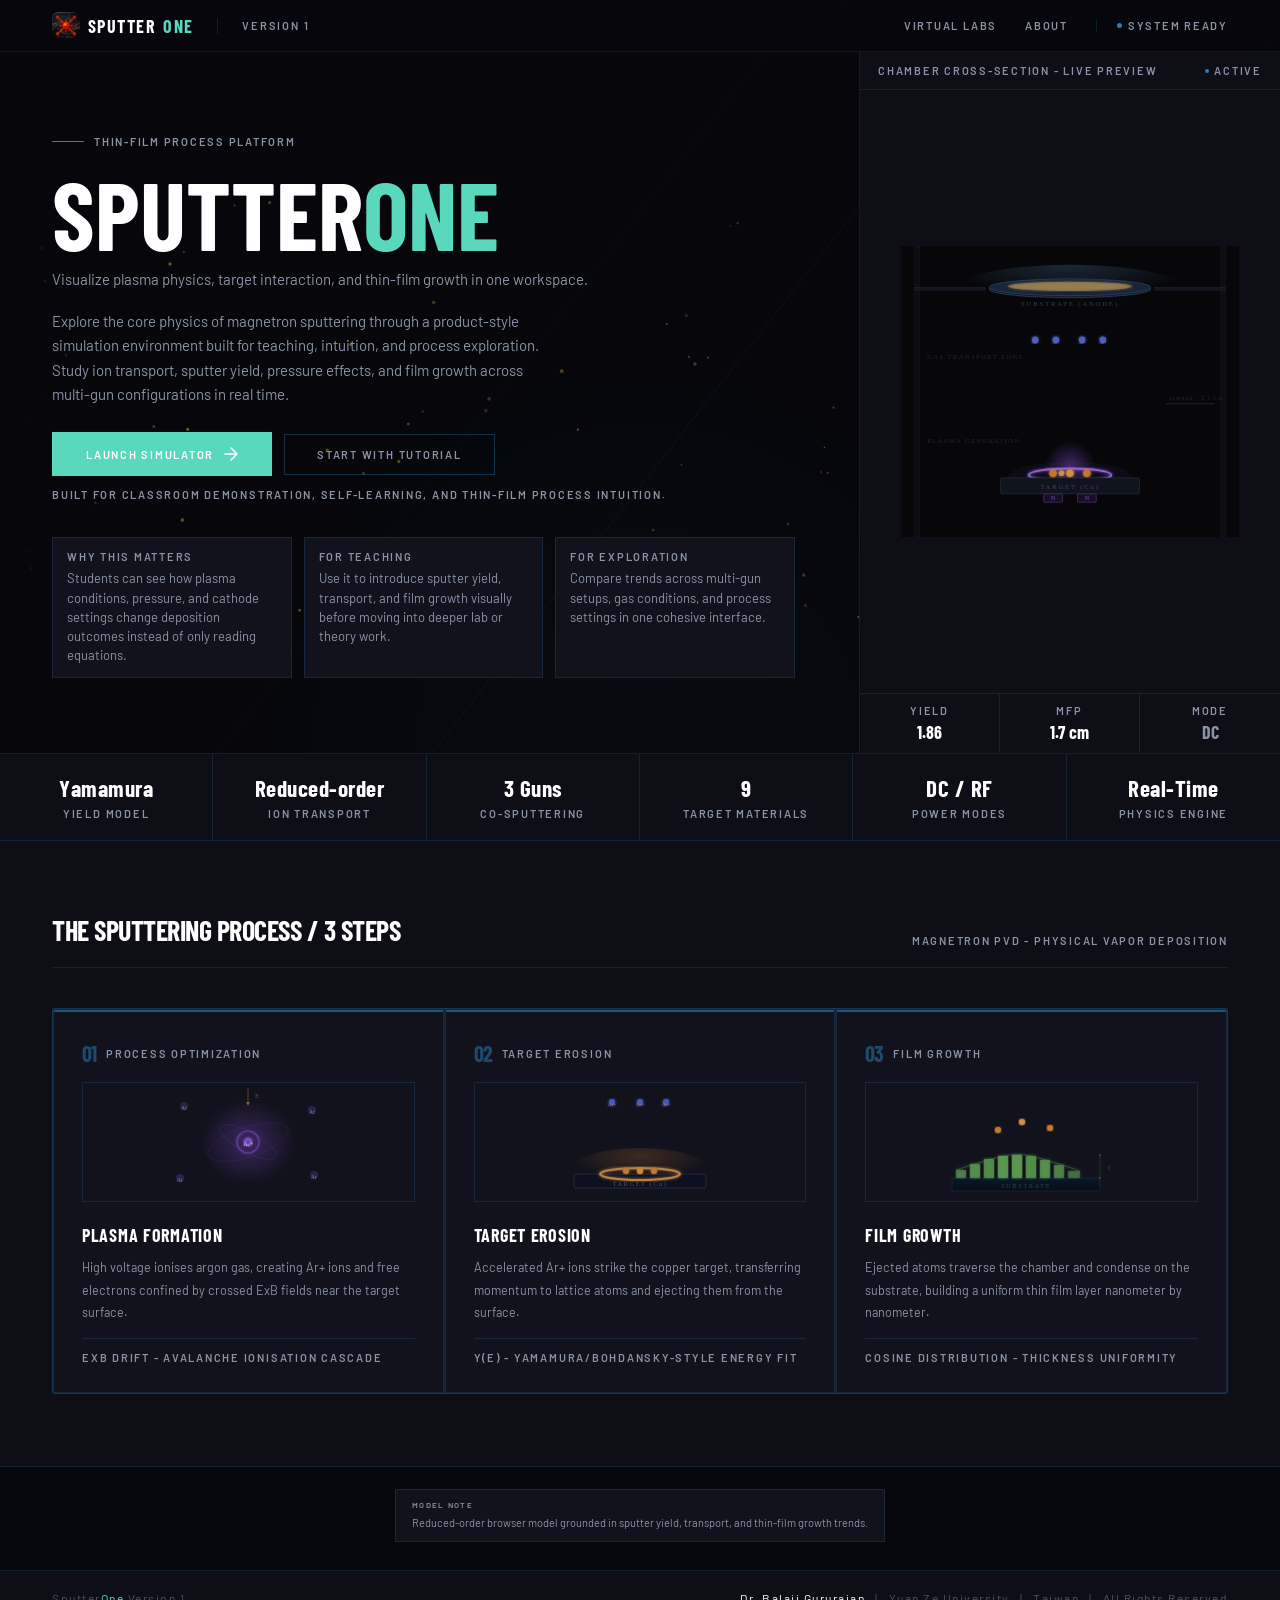
==== commit 80b620f3: "Update index.html" ====
--- a/index.html
+++ b/index.html
@@ -2,13 +2,13 @@
 <html lang="en">
 
 <head>
-    <meta charset="UTF-8">
-    <meta name="viewport" content="width=device-width, initial-scale=1.0">
-    <title>Sputtering Simulator - Dr. Balaji Gururajan | YZU Taiwan</title>
-    <link href="https://fonts.googleapis.com/css2?family=Barlow:ital,wght@0,300;0,400;0,500;0,600;1,400&family=Barlow+Condensed:wght@600;700&display=swap" rel="stylesheet">
-    
-
-    <style>
+    <meta charset="UTF-8">
+    <meta name="viewport" content="width=device-width, initial-scale=1.0">
+    <title>Sputtering Simulator - Dr. Balaji Gururajan | YZU Taiwan</title>
+    <link href="https://fonts.googleapis.com/css2?family=Barlow:ital,wght@0,300;0,400;0,500;0,600;1,400&family=Barlow+Condensed:wght@600;700&display=swap" rel="stylesheet">
+    
+
+    <style>
         html {
             color-scheme: dark;
         }
@@ -26,37 +26,37 @@
             height: 100%;
         }
 
-        :root {
-            --bg-deep: #07080D;
-            --bg-section: #0D0E16;
-            --bg-card: #11121C;
-            --accent: #2980B9;
-            --brand-mint: #5AD8BE;
-            --border: rgba(41, 128, 185, 0.20);
-            --white: #FFFFFF;
-            --grey: #8A94A6;
-            --grey-dim: #4A5568;
-
-            --black: var(--bg-deep);
-            --deep: var(--bg-section);
-            --panel: var(--bg-card);
-            --bhi: rgba(255, 255, 255, 0.12);
-            --gold: var(--accent);
-            --gold-lt: var(--accent);
-            --gold-dk: var(--accent);
-            --amber: var(--accent);
-            --grey1: var(--grey);
-            --grey2: var(--grey);
-            --grey3: var(--grey-dim);
-            --page-pad: 52px;
-            --body-size: 15px;
-            --label-size: 10px;
-            --card-radius: 10px;
-
-            --sans: 'Barlow', 'Segoe UI', 'Helvetica Neue', Arial, sans-serif;
-            --cond: 'Barlow Condensed', 'Arial Narrow', 'Bahnschrift SemiCondensed', sans-serif;
-            --mono: 'Barlow', 'Segoe UI', 'Helvetica Neue', Arial, sans-serif;
-        }
+        :root {
+            --bg-deep: #07080D;
+            --bg-section: #0D0E16;
+            --bg-card: #11121C;
+            --accent: #2980B9;
+            --brand-mint: #5AD8BE;
+            --border: rgba(41, 128, 185, 0.20);
+            --white: #FFFFFF;
+            --grey: #8A94A6;
+            --grey-dim: #4A5568;
+
+            --black: var(--bg-deep);
+            --deep: var(--bg-section);
+            --panel: var(--bg-card);
+            --bhi: rgba(255, 255, 255, 0.12);
+            --gold: var(--accent);
+            --gold-lt: var(--accent);
+            --gold-dk: var(--accent);
+            --amber: var(--accent);
+            --grey1: var(--grey);
+            --grey2: var(--grey);
+            --grey3: var(--grey-dim);
+            --page-pad: 52px;
+            --body-size: 15px;
+            --label-size: 10px;
+            --card-radius: 10px;
+
+            --sans: 'Barlow', 'Segoe UI', 'Helvetica Neue', Arial, sans-serif;
+            --cond: 'Barlow Condensed', 'Arial Narrow', 'Bahnschrift SemiCondensed', sans-serif;
+            --mono: 'Barlow', 'Segoe UI', 'Helvetica Neue', Arial, sans-serif;
+        }
 
         body {
             background: var(--black);
@@ -82,13 +82,13 @@
             z-index: 1;
             pointer-events: none;
             background:
-                radial-gradient(ellipse 70% 60% at 50% 50%,
-                    transparent 30%, rgba(35, 37, 42, 0.76) 100%),
-                linear-gradient(180deg,
-                    rgba(35, 37, 42, 0.46) 0%,
-                    transparent 12%,
-                    transparent 88%,
-                    rgba(35, 37, 42, 0.72) 100%);
+                radial-gradient(ellipse 70% 60% at 50% 50%,
+                    transparent 30%, rgba(35, 37, 42, 0.76) 100%),
+                linear-gradient(180deg,
+                    rgba(35, 37, 42, 0.46) 0%,
+                    transparent 12%,
+                    transparent 88%,
+                    rgba(35, 37, 42, 0.72) 100%);
         }
 
         /* -- PAGE -- */
@@ -100,9 +100,7 @@
             min-height: 100vh;
         }
 
-        /* ----------------------------
-   NAV BAR
----------------------------- */
+        /* ---------------------------- NAV BAR---------------------------- */
         #nav {
             display: flex;
             align-items: center;
@@ -110,7 +108,7 @@
             padding: 0 var(--page-pad);
             height: 52px;
             border-bottom: 1px solid var(--border);
-            background: rgba(35, 36, 40, 0.90);
+            background: rgba(35, 36, 40, 0.90);
             backdrop-filter: blur(16px);
             flex-shrink: 0;
             position: sticky;
@@ -277,7 +275,7 @@
         }
 
         .hero-title .line-thin::before {
-            content: "Visualize plasma physics, target interaction, and thin-film growth in one workspace.";
+            content: "Visualize plasma physics, target interaction, and thin-film growth in one workspace.";
             font-size: 0.62em;
             line-height: 1.18;
             color: var(--grey1);
@@ -301,11 +299,11 @@
         }
 
         /* Formula box */
-        .formula-box {
-            border: 1px solid rgba(77, 183, 255, 0.24);
-            border-left: 2px solid var(--gold-dk);
-            background: rgba(77, 183, 255, 0.06);
-            padding: 16px 22px;
+        .formula-box {
+            border: 1px solid rgba(77, 183, 255, 0.24);
+            border-left: 2px solid var(--gold-dk);
+            background: rgba(77, 183, 255, 0.06);
+            padding: 16px 22px;
             border-radius: 8px;
             margin-bottom: 28px;
             opacity: 0;
@@ -332,7 +330,7 @@
         }
 
         .hero-left .formula-eq::before {
-          content: "Reduced-order browser model grounded in a Yamamura/Bohdansky-style yield fit, reduced-order ion transport, and mean-free-path trends.";
+          content: "Reduced-order browser model grounded in a Yamamura/Bohdansky-style yield fit, reduced-order ion transport, and mean-free-path trends.";
             font-size: 12.5px;
         }
 
@@ -346,30 +344,30 @@
             animation: fadeUp 0.8s 0.35s ease forwards;
         }
 
-        .btn-launch {
-            font-family: var(--mono);
-            font-size: 10px;
-            font-weight: 500;
-            letter-spacing: 2px;
-            text-transform: uppercase;
-            padding: 14px 32px;
-            background: var(--brand-mint);
-            color: #000;
-            border: none;
-            border-radius: 8px;
+        .btn-launch {
+            font-family: var(--mono);
+            font-size: 10px;
+            font-weight: 500;
+            letter-spacing: 2px;
+            text-transform: uppercase;
+            padding: 14px 32px;
+            background: var(--brand-mint);
+            color: #000;
+            border: none;
+            border-radius: 8px;
             cursor: pointer;
             text-decoration: none;
             display: flex;
             align-items: center;
             gap: 10px;
             transition: all 0.2s ease;
-        }
-
-        .btn-launch:hover {
-            background: #77E3CF;
-            transform: translateY(-1px);
-            box-shadow: 0 8px 28px rgba(90, 216, 190, 0.18);
-        }
+        }
+
+        .btn-launch:hover {
+            background: #77E3CF;
+            transform: translateY(-1px);
+            box-shadow: 0 8px 28px rgba(90, 216, 190, 0.18);
+        }
 
         .btn-launch svg {
             transition: transform 0.2s;
@@ -479,12 +477,12 @@
             color: var(--grey1);
         }
 
-        .author-init {
+        .author-init {
             width: 38px;
             height: 38px;
             border-radius: 2px;
             border: 1px solid var(--gold-dk);
-            background: rgba(77, 183, 255, 0.09);
+            background: rgba(77, 183, 255, 0.09);
             display: flex;
             align-items: center;
             justify-content: center;
@@ -781,9 +779,9 @@
             border-right: none;
         }
 
-        .mc:hover {
-            background: rgba(77, 183, 255, 0.05);
-        }
+        .mc:hover {
+            background: rgba(77, 183, 255, 0.05);
+        }
 
         .mc-v {
             font-family: var(--cond);
@@ -865,9 +863,9 @@
             position: relative;
         }
 
-        .pc:hover {
-            background: rgba(40, 43, 49, 0.98);
-        }
+        .pc:hover {
+            background: rgba(40, 43, 49, 0.98);
+        }
 
         .pc::before {
             content: '';
@@ -1123,422 +1121,422 @@
             color: var(--grey3);
         }
 
-        .ft-hi {
-            color: var(--gold-lt);
-        }
-
-        .model-note-compact {
-            max-width: 620px;
-            margin: 22px auto 28px;
-            padding: 10px 16px;
-        }
-
-        .model-note-compact .formula-tag {
-            font-size: 8px;
-            margin-bottom: 4px;
-        }
-
-        .model-note-compact .formula-eq {
-            font-size: 11px;
-            line-height: 1.55;
-            color: var(--grey2);
-        }
-
-        /* ----------------------------
-   MODERN DARK REDESIGN OVERRIDES
----------------------------- */
-        :root {
-            --bg-deep: #07080D;
-            --bg-section: #0D0E16;
-            --bg-card: #11121C;
-            --accent: #2980B9;
-            --border: rgba(41, 128, 185, 0.20);
-            --white: #FFFFFF;
-            --grey: #8A94A6;
-            --grey-dim: #4A5568;
-
-            --black: var(--bg-deep);
-            --deep: var(--bg-section);
-            --panel: var(--bg-card);
-            --bhi: rgba(255, 255, 255, 0.12);
-            --gold: var(--accent);
-            --gold-lt: var(--accent);
-            --gold-dk: var(--accent);
-            --amber: var(--accent);
-            --grey1: var(--grey);
-            --grey2: var(--grey);
-            --grey3: var(--grey-dim);
-            --sans: 'Barlow', 'Segoe UI', 'Helvetica Neue', Arial, sans-serif;
-            --cond: 'Barlow Condensed', 'Arial Narrow', 'Bahnschrift SemiCondensed', sans-serif;
-            --mono: 'Barlow', 'Segoe UI', 'Helvetica Neue', Arial, sans-serif;
-            --card-radius: 0;
-        }
-
-        html,
-        body {
-            background: var(--bg-deep);
-            color: var(--white);
-            font-family: var(--sans);
-            font-size: 15px;
-        }
-
-        #vignette {
-            background:
-                radial-gradient(circle at 50% 100%, rgba(41, 128, 185, 0.08), transparent 42%),
-                linear-gradient(180deg, rgba(7, 8, 13, 0.16), transparent 20%, transparent 82%, rgba(7, 8, 13, 0.72));
-        }
-
-        #nav {
-            background: rgba(7, 8, 13, 0.58);
-            backdrop-filter: blur(10px);
-            border-bottom: 1px solid rgba(41, 128, 185, 0.15);
-        }
-
-        .nav-logo {
-            font-family: var(--cond);
-            font-size: 18px;
-            font-weight: 700;
-            letter-spacing: 0.08em;
-            color: var(--white);
-        }
-
-        .nav-tag,
-        .nav-status,
-        .nav-link {
-            font-family: var(--sans);
-            font-size: 11px;
-            font-weight: 600;
-            letter-spacing: 0.16em;
-            text-transform: uppercase;
-            color: var(--grey);
-        }
-
-        .nav-link:hover {
-            color: var(--white);
-            transition: color 0.25s;
-        }
-
-        .status-dot,
-        .hr-live-dot {
-            background: var(--accent);
-        }
-
-        #hero {
-            min-height: clamp(620px, 78vh, 760px);
-            position: relative;
-            overflow: hidden;
-            background:
-                radial-gradient(circle at 50% 100%, rgba(41, 128, 185, 0.08), transparent 44%),
-                var(--bg-deep);
-        }
-
-        #hero::before,
-        #hero::after {
-            content: '';
-            position: absolute;
-            left: -12vw;
-            right: -12vw;
-            height: 1px;
-            background: rgba(41, 128, 185, 0.08);
-            transform: rotate(128deg);
-            transform-origin: center;
-            z-index: 0;
-        }
-
-        #hero::before {
-            top: 23%;
-        }
-
-        #hero::after {
-            top: 62%;
-        }
-
-        #hero-particles {
-            position: absolute;
-            inset: 0;
-            width: 100%;
-            height: 100%;
-            z-index: 0;
-            pointer-events: none;
-        }
-
-        .hero-left,
-        .hero-right {
-            position: relative;
-            z-index: 1;
-        }
-
-        .hero-left {
-            background: transparent;
-            padding-top: 48px;
-            padding-bottom: 40px;
-        }
-
-        .hero-title {
-            font-family: var(--cond);
-            font-size: clamp(48px, 8vw, 96px);
-            font-weight: 700;
-            letter-spacing: 0;
-            line-height: 0.9;
-            text-transform: uppercase;
-            color: var(--white);
-            margin-bottom: 18px;
-        }
-
-        .hero-title .line-gold,
-        .ps-title span,
-        .mc-v.g,
-        .ft-hi {
-            color: var(--white);
-        }
-
-        .hero-title .title-one {
-            color: var(--brand-mint);
-        }
-
-        .hero-title .line-thin::before,
-        .hero-desc,
-        .hero-desc strong {
-            font-family: var(--sans);
-            font-size: 15px;
-            font-weight: 400;
-            line-height: 1.62;
-            color: var(--grey);
-        }
-
-        .hl-label {
-            margin-bottom: 22px;
-        }
-
-        .hero-desc {
-            margin-bottom: 26px;
-        }
-
-        .hl-label-text,
-        .formula-tag,
-        .hero-cta-note,
-        .hero-why-label,
-        .hero-trust-chip,
-        .hr-title,
-        .hr-live,
-        .hm-label,
-        .mc-u,
-        .ps-sub,
-        .pc-num,
-        .pc-eq {
-            font-family: var(--sans);
-            font-weight: 600;
-            font-size: 11px;
-            letter-spacing: 0.16em;
-            text-transform: uppercase;
-            color: var(--grey);
-        }
-
-        .hero-left .formula-eq::before,
-        .hero-why-copy,
-        .pc-text {
-            font-family: var(--sans);
-            font-weight: 400;
-            color: var(--grey);
-        }
-
-        .formula-box,
-        .hero-why-card,
-        .pc,
-        .pc-diagram {
-            background: var(--bg-card);
-            border: 1px solid rgba(41, 128, 185, 0.20);
-            border-radius: 0;
-        }
-
-        .hero-why-card {
-            transition: background 0.25s, border-color 0.25s;
-            padding: 12px 14px 11px;
-        }
-
-        .hero-why-card:hover {
-            background: #161828;
-            border-top-color: var(--accent);
-        }
-
-        .btn-launch,
-        .btn-outline {
-            font-family: var(--sans);
-            font-size: 11px;
-            font-weight: 600;
-            letter-spacing: 0.16em;
-            text-transform: uppercase;
-            padding: 13px 32px;
-            border-radius: 0;
-            transition: all 0.28s ease;
-        }
-
-        .hero-cta {
-            margin-bottom: 12px;
-        }
-
-        .hero-cta-note {
-            margin-bottom: 18px;
-        }
-
-        .hero-why {
-            margin-top: 18px;
-        }
-
-        .hero-why-label {
-            margin-bottom: 6px;
-        }
-
-        .hero-why-copy {
-            line-height: 1.48;
-        }
-
-        .btn-launch {
-            background: var(--brand-mint);
-            color: var(--white);
-            border: 2px solid var(--brand-mint);
-        }
-
-        .btn-launch:hover {
-            background: transparent;
-            border: 2px solid var(--brand-mint);
-            color: var(--brand-mint);
-            box-shadow: none;
-        }
-
-        .btn-outline {
-            background: transparent;
-            border: 1px solid rgba(41, 128, 185, 0.35);
-            color: var(--grey);
-        }
-
-        .btn-outline:hover {
-            border-color: rgba(41, 128, 185, 0.70);
-            color: var(--white);
-        }
-
-        .hero-right,
-        #process,
-        #footer {
-            background: var(--bg-section);
-        }
-
-        .hr-header {
-            padding: 12px 18px;
-        }
-
-        .chamber-svg-wrap {
-            padding: 10px 18px;
-        }
-
-        .chamber-svg-wrap svg {
-            width: min(88%, 430px);
-            height: auto;
-        }
-
-        .hm-cell {
-            padding: 10px 14px;
-        }
-
-        #metrics {
-            background: var(--bg-section);
-        }
-
-        .hm-val,
-        .mc-v,
-        .ps-title,
-        .pc-title {
-            font-family: var(--cond);
-            font-weight: 700;
-            color: var(--white);
-        }
-
-        .hm-val {
-            font-size: 18px;
-        }
-
-        .mc-v {
-            font-size: clamp(18px, 1.8vw, 28px);
-        }
-
-        .pc-title {
-            font-size: 18px;
-            letter-spacing: 0.04em;
-        }
-
-        .pc {
-            transition: background 0.25s, border-color 0.25s;
-        }
-
-        .pc:hover {
-            background: #161828;
-            border-top-color: var(--accent);
-        }
-
-        .pc::before {
-            background: var(--accent);
-        }
-
-        .pc-num span {
-            color: rgba(41, 128, 185, 0.52);
-        }
-
-        #footer {
-            border-top: 1px solid rgba(41, 128, 185, 0.15);
-        }
-
-        .ft-l,
-        .ft-r {
-            font-family: var(--sans);
-            font-weight: 400;
-            font-size: 12px;
-            color: var(--grey-dim);
-        }
-
-        @media (max-width: 768px) {
-            #nav {
-                padding: 0 20px;
-            }
-
-            .nav-tag,
-            .nav-status {
-                display: none;
-            }
-
-            .nav-right {
-                gap: 14px;
-            }
-
-            .hero-left {
-                padding: 56px 24px 48px;
-            }
-
-            .hero-cta {
-                align-items: stretch;
-                flex-direction: column;
-            }
-
-            .btn-launch,
-            .btn-outline {
-                justify-content: center;
-            }
-
-            #metrics,
-            .ps-grid {
-                grid-template-columns: 1fr;
-            }
-
-            #process {
-                padding: 56px 24px;
-            }
-
-            .ps-head {
-                align-items: flex-start;
-                flex-direction: column;
-                gap: 12px;
-            }
-        }
-    </style>
+        .ft-hi {
+            color: var(--gold-lt);
+        }
+
+        .model-note-compact {
+            max-width: 620px;
+            margin: 22px auto 28px;
+            padding: 10px 16px;
+        }
+
+        .model-note-compact .formula-tag {
+            font-size: 8px;
+            margin-bottom: 4px;
+        }
+
+        .model-note-compact .formula-eq {
+            font-size: 11px;
+            line-height: 1.55;
+            color: var(--grey2);
+        }
+
+        /* ----------------------------
+   MODERN DARK REDESIGN OVERRIDES
+---------------------------- */
+        :root {
+            --bg-deep: #07080D;
+            --bg-section: #0D0E16;
+            --bg-card: #11121C;
+            --accent: #2980B9;
+            --border: rgba(41, 128, 185, 0.20);
+            --white: #FFFFFF;
+            --grey: #8A94A6;
+            --grey-dim: #4A5568;
+
+            --black: var(--bg-deep);
+            --deep: var(--bg-section);
+            --panel: var(--bg-card);
+            --bhi: rgba(255, 255, 255, 0.12);
+            --gold: var(--accent);
+            --gold-lt: var(--accent);
+            --gold-dk: var(--accent);
+            --amber: var(--accent);
+            --grey1: var(--grey);
+            --grey2: var(--grey);
+            --grey3: var(--grey-dim);
+            --sans: 'Barlow', 'Segoe UI', 'Helvetica Neue', Arial, sans-serif;
+            --cond: 'Barlow Condensed', 'Arial Narrow', 'Bahnschrift SemiCondensed', sans-serif;
+            --mono: 'Barlow', 'Segoe UI', 'Helvetica Neue', Arial, sans-serif;
+            --card-radius: 0;
+        }
+
+        html,
+        body {
+            background: var(--bg-deep);
+            color: var(--white);
+            font-family: var(--sans);
+            font-size: 15px;
+        }
+
+        #vignette {
+            background:
+                radial-gradient(circle at 50% 100%, rgba(41, 128, 185, 0.08), transparent 42%),
+                linear-gradient(180deg, rgba(7, 8, 13, 0.16), transparent 20%, transparent 82%, rgba(7, 8, 13, 0.72));
+        }
+
+        #nav {
+            background: rgba(7, 8, 13, 0.58);
+            backdrop-filter: blur(10px);
+            border-bottom: 1px solid rgba(41, 128, 185, 0.15);
+        }
+
+        .nav-logo {
+            font-family: var(--cond);
+            font-size: 18px;
+            font-weight: 700;
+            letter-spacing: 0.08em;
+            color: var(--white);
+        }
+
+        .nav-tag,
+        .nav-status,
+        .nav-link {
+            font-family: var(--sans);
+            font-size: 11px;
+            font-weight: 600;
+            letter-spacing: 0.16em;
+            text-transform: uppercase;
+            color: var(--grey);
+        }
+
+        .nav-link:hover {
+            color: var(--white);
+            transition: color 0.25s;
+        }
+
+        .status-dot,
+        .hr-live-dot {
+            background: var(--accent);
+        }
+
+        #hero {
+            min-height: clamp(620px, 78vh, 760px);
+            position: relative;
+            overflow: hidden;
+            background:
+                radial-gradient(circle at 50% 100%, rgba(41, 128, 185, 0.08), transparent 44%),
+                var(--bg-deep);
+        }
+
+        #hero::before,
+        #hero::after {
+            content: '';
+            position: absolute;
+            left: -12vw;
+            right: -12vw;
+            height: 1px;
+            background: rgba(41, 128, 185, 0.08);
+            transform: rotate(128deg);
+            transform-origin: center;
+            z-index: 0;
+        }
+
+        #hero::before {
+            top: 23%;
+        }
+
+        #hero::after {
+            top: 62%;
+        }
+
+        #hero-particles {
+            position: absolute;
+            inset: 0;
+            width: 100%;
+            height: 100%;
+            z-index: 0;
+            pointer-events: none;
+        }
+
+        .hero-left,
+        .hero-right {
+            position: relative;
+            z-index: 1;
+        }
+
+        .hero-left {
+            background: transparent;
+            padding-top: 48px;
+            padding-bottom: 40px;
+        }
+
+        .hero-title {
+            font-family: var(--cond);
+            font-size: clamp(48px, 8vw, 96px);
+            font-weight: 700;
+            letter-spacing: 0;
+            line-height: 0.9;
+            text-transform: uppercase;
+            color: var(--white);
+            margin-bottom: 18px;
+        }
+
+        .hero-title .line-gold,
+        .ps-title span,
+        .mc-v.g,
+        .ft-hi {
+            color: var(--white);
+        }
+
+        .hero-title .title-one {
+            color: var(--brand-mint);
+        }
+
+        .hero-title .line-thin::before,
+        .hero-desc,
+        .hero-desc strong {
+            font-family: var(--sans);
+            font-size: 15px;
+            font-weight: 400;
+            line-height: 1.62;
+            color: var(--grey);
+        }
+
+        .hl-label {
+            margin-bottom: 22px;
+        }
+
+        .hero-desc {
+            margin-bottom: 26px;
+        }
+
+        .hl-label-text,
+        .formula-tag,
+        .hero-cta-note,
+        .hero-why-label,
+        .hero-trust-chip,
+        .hr-title,
+        .hr-live,
+        .hm-label,
+        .mc-u,
+        .ps-sub,
+        .pc-num,
+        .pc-eq {
+            font-family: var(--sans);
+            font-weight: 600;
+            font-size: 11px;
+            letter-spacing: 0.16em;
+            text-transform: uppercase;
+            color: var(--grey);
+        }
+
+        .hero-left .formula-eq::before,
+        .hero-why-copy,
+        .pc-text {
+            font-family: var(--sans);
+            font-weight: 400;
+            color: var(--grey);
+        }
+
+        .formula-box,
+        .hero-why-card,
+        .pc,
+        .pc-diagram {
+            background: var(--bg-card);
+            border: 1px solid rgba(41, 128, 185, 0.20);
+            border-radius: 0;
+        }
+
+        .hero-why-card {
+            transition: background 0.25s, border-color 0.25s;
+            padding: 12px 14px 11px;
+        }
+
+        .hero-why-card:hover {
+            background: #161828;
+            border-top-color: var(--accent);
+        }
+
+        .btn-launch,
+        .btn-outline {
+            font-family: var(--sans);
+            font-size: 11px;
+            font-weight: 600;
+            letter-spacing: 0.16em;
+            text-transform: uppercase;
+            padding: 13px 32px;
+            border-radius: 0;
+            transition: all 0.28s ease;
+        }
+
+        .hero-cta {
+            margin-bottom: 12px;
+        }
+
+        .hero-cta-note {
+            margin-bottom: 18px;
+        }
+
+        .hero-why {
+            margin-top: 18px;
+        }
+
+        .hero-why-label {
+            margin-bottom: 6px;
+        }
+
+        .hero-why-copy {
+            line-height: 1.48;
+        }
+
+        .btn-launch {
+            background: var(--brand-mint);
+            color: var(--white);
+            border: 2px solid var(--brand-mint);
+        }
+
+        .btn-launch:hover {
+            background: transparent;
+            border: 2px solid var(--brand-mint);
+            color: var(--brand-mint);
+            box-shadow: none;
+        }
+
+        .btn-outline {
+            background: transparent;
+            border: 1px solid rgba(41, 128, 185, 0.35);
+            color: var(--grey);
+        }
+
+        .btn-outline:hover {
+            border-color: rgba(41, 128, 185, 0.70);
+            color: var(--white);
+        }
+
+        .hero-right,
+        #process,
+        #footer {
+            background: var(--bg-section);
+        }
+
+        .hr-header {
+            padding: 12px 18px;
+        }
+
+        .chamber-svg-wrap {
+            padding: 10px 18px;
+        }
+
+        .chamber-svg-wrap svg {
+            width: min(88%, 430px);
+            height: auto;
+        }
+
+        .hm-cell {
+            padding: 10px 14px;
+        }
+
+        #metrics {
+            background: var(--bg-section);
+        }
+
+        .hm-val,
+        .mc-v,
+        .ps-title,
+        .pc-title {
+            font-family: var(--cond);
+            font-weight: 700;
+            color: var(--white);
+        }
+
+        .hm-val {
+            font-size: 18px;
+        }
+
+        .mc-v {
+            font-size: clamp(18px, 1.8vw, 28px);
+        }
+
+        .pc-title {
+            font-size: 18px;
+            letter-spacing: 0.04em;
+        }
+
+        .pc {
+            transition: background 0.25s, border-color 0.25s;
+        }
+
+        .pc:hover {
+            background: #161828;
+            border-top-color: var(--accent);
+        }
+
+        .pc::before {
+            background: var(--accent);
+        }
+
+        .pc-num span {
+            color: rgba(41, 128, 185, 0.52);
+        }
+
+        #footer {
+            border-top: 1px solid rgba(41, 128, 185, 0.15);
+        }
+
+        .ft-l,
+        .ft-r {
+            font-family: var(--sans);
+            font-weight: 400;
+            font-size: 12px;
+            color: var(--grey-dim);
+        }
+
+        @media (max-width: 768px) {
+            #nav {
+                padding: 0 20px;
+            }
+
+            .nav-tag,
+            .nav-status {
+                display: none;
+            }
+
+            .nav-right {
+                gap: 14px;
+            }
+
+            .hero-left {
+                padding: 56px 24px 48px;
+            }
+
+            .hero-cta {
+                align-items: stretch;
+                flex-direction: column;
+            }
+
+            .btn-launch,
+            .btn-outline {
+                justify-content: center;
+            }
+
+            #metrics,
+            .ps-grid {
+                grid-template-columns: 1fr;
+            }
+
+            #process {
+                padding: 56px 24px;
+            }
+
+            .ps-head {
+                align-items: flex-start;
+                flex-direction: column;
+                gap: 12px;
+            }
+        }
+    </style>
 </head>
 
 <body>
@@ -1551,16 +1549,16 @@
         <!-- -- NAV -- -->
         <nav id="nav">
             <div class="nav-left">
-                <div class="nav-logo">
-                    <img src="img/sputterone-icon.png" alt="SputterOne" style="width:28px;height:28px;object-fit:contain;border-radius:6px;display:block;">
-                    Sputter<span style="color:#5AD8BE;">One</span>
-                </div>
+                <div class="nav-logo">
+                    <img src="sputterone-icon.png" alt="SputterOne" style="width:28px;height:28px;object-fit:contain;border-radius:6px;display:block;">
+                    Sputter<span style="color:#5AD8BE;">One</span>
+                </div>
                 <div class="nav-logo-sep"></div>
-                <div class="nav-tag">Version 1</div>
+                <div class="nav-tag">Version 1</div>
             </div>
             <div class="nav-right">
-        <a href="labs.html" class="nav-link">Virtual Labs</a>
-        <a href="about.html" class="nav-link" data-lang-key="about">About</a>
+        <a href="labs.html" class="nav-link">Virtual Labs</a>
+        <a href="about.html" class="nav-link" data-lang-key="about">About</a>
                 <div class="nav-status">
                     <div class="status-dot"></div>
                     System Ready
@@ -1568,20 +1566,20 @@
             </div>
         </nav>
 
-        <!-- -- HERO -- -->
-        <section id="hero">
-            <canvas id="hero-particles" aria-hidden="true"></canvas>
-
-            <div class="hero-left">
+        <!-- -- HERO -- -->
+        <section id="hero">
+            <canvas id="hero-particles" aria-hidden="true"></canvas>
+
+            <div class="hero-left">
 
                 <div class="hl-label">
                     <div class="hl-label-line"></div>
-                    <div class="hl-label-text" data-lang-key="landing-hero-label">Thin-Film Process Platform</div>
+                    <div class="hl-label-text" data-lang-key="landing-hero-label">Thin-Film Process Platform</div>
                 </div>
 
                 <h1 class="hero-title">
-                    <span class="line-gold" data-lang-key="landing-hero-title-1">Sputter<span class="title-one">One</span></span>
-                    <span data-lang-key="landing-hero-title-2"></span>
+                    <span class="line-gold" data-lang-key="landing-hero-title-1">Sputter<span class="title-one">One</span></span>
+                    <span data-lang-key="landing-hero-title-2"></span>
                     <span class="line-thin" data-lang-key="landing-hero-title-3">Plasma Physics - Thin Film
                         Deposition</span>
                 </h1>
@@ -1590,15 +1588,15 @@
                     Explore the core physics of <strong>magnetron sputtering</strong> through a product-style simulation environment built for teaching, intuition, and process exploration. Study ion transport, sputter yield, pressure effects, and film growth across multi-gun configurations in real time.
                 </p>
 
-                <div class="hero-cta">
-              <a href="simulator.html" class="btn-launch">
+                <div class="hero-cta">
+              <a href="simulator.html" class="btn-launch">
                         <span data-lang-key="landing-btn-launch">Launch Simulator</span>
                         <svg width="14" height="14" viewBox="0 0 14 14" fill="none">
                             <path d="M1 7h12M7 1l6 6-6 6" stroke="currentColor" stroke-width="1.5"
                                 stroke-linecap="round" stroke-linejoin="round" />
                         </svg>
                     </a>
-              <a href="tutorial.html" class="btn-outline">
+              <a href="tutorial.html" class="btn-outline">
                         <span data-lang-key="landing-btn-tutorial">Start with Tutorial</span>
                     </a>
                 </div>
@@ -1777,16 +1775,16 @@
 
         <!-- -- METRICS STRIP -- -->
         <div id="metrics">
-            <div class="mc"><span class="mc-v g">Yamamura</span><span class="mc-u">Yield Model</span></div>
-            <div class="mc"><span class="mc-v">Reduced-order</span><span class="mc-u">Ion Transport</span></div>
+            <div class="mc"><span class="mc-v g">Yamamura</span><span class="mc-u">Yield Model</span></div>
+            <div class="mc"><span class="mc-v">Reduced-order</span><span class="mc-u">Ion Transport</span></div>
             <div class="mc"><span class="mc-v g">3 Guns</span><span class="mc-u">Co-Sputtering</span></div>
-            <div class="mc"><span class="mc-v">9</span><span class="mc-u">Target Materials</span></div>
+            <div class="mc"><span class="mc-v">9</span><span class="mc-u">Target Materials</span></div>
             <div class="mc"><span class="mc-v g">DC / RF</span><span class="mc-u">Power Modes</span></div>
             <div class="mc"><span class="mc-v">Real-Time</span><span class="mc-u">Physics Engine</span></div>
-        </div>
-
-        <!-- -- PROCESS SECTION -- -->
-        <section id="process">
+        </div>
+
+        <!-- -- PROCESS SECTION -- -->
+        <section id="process">
             <div class="ps-head">
                 <div class="ps-title">The Sputtering Process <span>/ 3 Steps</span></div>
                 <div class="ps-sub">Magnetron PVD - Physical Vapor Deposition</div>
@@ -1902,7 +1900,7 @@
                     <div class="pc-title">Target Erosion</div>
                     <div class="pc-text">Accelerated Ar+ ions strike the copper target, transferring momentum to lattice
                         atoms and ejecting them from the surface.</div>
-                    <span class="pc-eq">Y(E) - Yamamura/Bohdansky-style energy fit</span>
+                    <span class="pc-eq">Y(E) - Yamamura/Bohdansky-style energy fit</span>
                 </div>
 
                 <!-- STEP 3 -->
@@ -1973,19 +1971,19 @@
                     <span class="pc-eq">Cosine distribution - Thickness uniformity</span>
                 </div>
 
-            </div>
-        </section>
-
-        <div class="formula-box model-note-compact">
-            <div class="formula-tag" data-lang-key="landing-formula-tag">Model Note</div>
-            <div class="formula-eq">
-                Reduced-order browser model grounded in sputter yield, transport, and thin-film growth trends.
-            </div>
-        </div>
-
-        <!-- -- FOOTER -- -->
-        <footer id="footer">
-            <div class="ft-l">Sputter<span style="color:#5AD8BE;">One</span> Version 1</div>
+            </div>
+        </section>
+
+        <div class="formula-box model-note-compact">
+            <div class="formula-tag" data-lang-key="landing-formula-tag">Model Note</div>
+            <div class="formula-eq">
+                Reduced-order browser model grounded in sputter yield, transport, and thin-film growth trends.
+            </div>
+        </div>
+
+        <!-- -- FOOTER -- -->
+        <footer id="footer">
+            <div class="ft-l">Sputter<span style="color:#5AD8BE;">One</span> Version 1</div>
             <div class="ft-r">
                 <span class="ft-hi">Dr. Balaji Gururajan</span>
                 <span class="ft-sep">|</span>
@@ -2000,10 +1998,10 @@
     </div>
 
     <script>
-        /* -----------------------------------------------
-           PARTICLE WAVE - pure canvas, no libraries
-           Cool blue technical palette
-        ----------------------------------------------- */
+        /* -----------------------------------------------
+           PARTICLE WAVE - pure canvas, no libraries
+           Cool blue technical palette
+        ----------------------------------------------- */
         const cvs = document.getElementById('cvs');
         const ctx = cvs.getContext('2d');
         let W, H, pts;
@@ -2013,15 +2011,15 @@
             H = cvs.height = window.innerHeight;
         }
 
-        // Colour palette - blue technical tones
-        const PAL = [
-            [41, 128, 185],
-            [72, 150, 205],
-            [110, 170, 215],
-            [80, 118, 155],
-            [138, 148, 170],
-            [74, 85, 104],
-        ];
+        // Colour palette - blue technical tones
+        const PAL = [
+            [41, 128, 185],
+            [72, 150, 205],
+            [110, 170, 215],
+            [80, 118, 155],
+            [138, 148, 170],
+            [74, 85, 104],
+        ];
 
         function mkParticle() {
             const col = PAL[Math.floor(Math.random() * PAL.length)];
@@ -2110,117 +2108,109 @@
         window.addEventListener('resize', () => { resize(); init(85); });
         resize();
         init(85);
-        loop();
-        setInterval(tick, 900);
-
-        (() => {
-            const hero = document.getElementById('hero');
-            const canvas = document.getElementById('hero-particles');
-            if (!hero || !canvas) return;
-
-            const hctx = canvas.getContext('2d');
-            const reducedMotion = window.matchMedia('(prefers-reduced-motion: reduce)').matches;
-            let hw = 0;
-            let hh = 0;
-            let particles = [];
-
-            function resizeHeroCanvas() {
-                const rect = hero.getBoundingClientRect();
-                hw = Math.max(1, Math.floor(rect.width));
-                hh = Math.max(1, Math.floor(rect.height));
-                const dpr = Math.min(window.devicePixelRatio || 1, 2);
-                canvas.width = Math.floor(hw * dpr);
-                canvas.height = Math.floor(hh * dpr);
-                canvas.style.width = hw + 'px';
-                canvas.style.height = hh + 'px';
-                hctx.setTransform(dpr, 0, 0, dpr, 0, 0);
-            }
-
-            function makeHeroParticle(initial = false) {
-                const band = Math.random();
-                const drift = 0.10 + Math.random() * 0.22;
-                return {
-                    x: initial ? Math.random() * hw : -20 - Math.random() * 120,
-                    yBase: hh * (0.18 + band * 0.68),
-                    vx: drift,
-                    r: 0.75 + Math.random() * 1.15,
-                    alpha: 0.14 + Math.random() * 0.18,
-                    phase: Math.random() * Math.PI * 2,
-                    amp: 10 + Math.random() * 38,
-                    waveRate: 0.006 + Math.random() * 0.012,
-                    waveSkew: 0.0014 + Math.random() * 0.0022,
-                    twinkle: Math.random() * Math.PI * 2
-                };
-            }
-
-            function resetHeroParticles() {
-                particles = Array.from({ length: 86 }, () => makeHeroParticle(true));
-            }
-
-            function drawStaticHeroParticles() {
-                hctx.clearRect(0, 0, hw, hh);
-                particles.forEach(p => {
-                    p.x = Math.random() * hw;
-                    p.y = hh * (0.18 + Math.random() * 0.72);
-                    hctx.beginPath();
-                    hctx.arc(p.x, p.y, p.r, 0, Math.PI * 2);
-                    hctx.fillStyle = `rgba(212,168,67,${p.alpha})`;
-                    hctx.fill();
-                });
-            }
-
-            function animateHeroParticles() {
-                hctx.fillStyle = 'rgba(7,8,13,0.22)';
-                hctx.fillRect(0, 0, hw, hh);
-
-                particles.forEach((p, i) => {
-                    p.x += p.vx;
-                    p.phase += p.waveRate;
-                    p.twinkle += 0.012;
-                    const y = p.yBase + Math.sin(p.phase + p.x * p.waveSkew) * p.amp;
-                    const edgeFade = Math.min(1, p.x / 160, (hw + 80 - p.x) / 160);
-                    const alpha = p.alpha * Math.max(0, edgeFade) * (0.72 + Math.sin(p.twinkle) * 0.18);
-
-                    if (p.x > hw + 90) {
-                        particles[i] = makeHeroParticle();
-                        return;
-                    }
-
-                    hctx.beginPath();
-                    hctx.arc(p.x, y, p.r, 0, Math.PI * 2);
-                    hctx.fillStyle = `rgba(212,168,67,${alpha})`;
-                    hctx.fill();
-                });
-
-                requestAnimationFrame(animateHeroParticles);
-            }
-
-            window.addEventListener('resize', () => {
-                resizeHeroCanvas();
-                resetHeroParticles();
-                if (reducedMotion) drawStaticHeroParticles();
-            });
-
-            resizeHeroCanvas();
-            resetHeroParticles();
-            if (reducedMotion) {
-                drawStaticHeroParticles();
-            } else {
-                hctx.fillStyle = 'rgba(7,8,13,1)';
-                hctx.fillRect(0, 0, hw, hh);
-                requestAnimationFrame(animateHeroParticles);
-            }
-        })();
-    </script>
+        loop();
+        setInterval(tick, 900);
+
+        (() => {
+            const hero = document.getElementById('hero');
+            const canvas = document.getElementById('hero-particles');
+            if (!hero || !canvas) return;
+
+            const hctx = canvas.getContext('2d');
+            const reducedMotion = window.matchMedia('(prefers-reduced-motion: reduce)').matches;
+            let hw = 0;
+            let hh = 0;
+            let particles = [];
+
+            function resizeHeroCanvas() {
+                const rect = hero.getBoundingClientRect();
+                hw = Math.max(1, Math.floor(rect.width));
+                hh = Math.max(1, Math.floor(rect.height));
+                const dpr = Math.min(window.devicePixelRatio || 1, 2);
+                canvas.width = Math.floor(hw * dpr);
+                canvas.height = Math.floor(hh * dpr);
+                canvas.style.width = hw + 'px';
+                canvas.style.height = hh + 'px';
+                hctx.setTransform(dpr, 0, 0, dpr, 0, 0);
+            }
+
+            function makeHeroParticle(initial = false) {
+                const band = Math.random();
+                const drift = 0.10 + Math.random() * 0.22;
+                return {
+                    x: initial ? Math.random() * hw : -20 - Math.random() * 120,
+                    yBase: hh * (0.18 + band * 0.68),
+                    vx: drift,
+                    r: 0.75 + Math.random() * 1.15,
+                    alpha: 0.14 + Math.random() * 0.18,
+                    phase: Math.random() * Math.PI * 2,
+                    amp: 10 + Math.random() * 38,
+                    waveRate: 0.006 + Math.random() * 0.012,
+                    waveSkew: 0.0014 + Math.random() * 0.0022,
+                    twinkle: Math.random() * Math.PI * 2
+                };
+            }
+
+            function resetHeroParticles() {
+                particles = Array.from({ length: 86 }, () => makeHeroParticle(true));
+            }
+
+            function drawStaticHeroParticles() {
+                hctx.clearRect(0, 0, hw, hh);
+                particles.forEach(p => {
+                    p.x = Math.random() * hw;
+                    p.y = hh * (0.18 + Math.random() * 0.72);
+                    hctx.beginPath();
+                    hctx.arc(p.x, p.y, p.r, 0, Math.PI * 2);
+                    hctx.fillStyle = `rgba(212,168,67,${p.alpha})`;
+                    hctx.fill();
+                });
+            }
+
+            function animateHeroParticles() {
+                hctx.fillStyle = 'rgba(7,8,13,0.22)';
+                hctx.fillRect(0, 0, hw, hh);
+
+                particles.forEach((p, i) => {
+                    p.x += p.vx;
+                    p.phase += p.waveRate;
+                    p.twinkle += 0.012;
+                    const y = p.yBase + Math.sin(p.phase + p.x * p.waveSkew) * p.amp;
+                    const edgeFade = Math.min(1, p.x / 160, (hw + 80 - p.x) / 160);
+                    const alpha = p.alpha * Math.max(0, edgeFade) * (0.72 + Math.sin(p.twinkle) * 0.18);
+
+                    if (p.x > hw + 90) {
+                        particles[i] = makeHeroParticle();
+                        return;
+                    }
+
+                    hctx.beginPath();
+                    hctx.arc(p.x, y, p.r, 0, Math.PI * 2);
+                    hctx.fillStyle = `rgba(212,168,67,${alpha})`;
+                    hctx.fill();
+                });
+
+                requestAnimationFrame(animateHeroParticles);
+            }
+
+            window.addEventListener('resize', () => {
+                resizeHeroCanvas();
+                resetHeroParticles();
+                if (reducedMotion) drawStaticHeroParticles();
+            });
+
+            resizeHeroCanvas();
+            resetHeroParticles();
+            if (reducedMotion) {
+                drawStaticHeroParticles();
+            } else {
+                hctx.fillStyle = 'rgba(7,8,13,1)';
+                hctx.fillRect(0, 0, hw, hh);
+                requestAnimationFrame(animateHeroParticles);
+            }
+        })();
+    </script>
 </body>
 
 </html>
 
-
-
-
-
-
-
-
-
